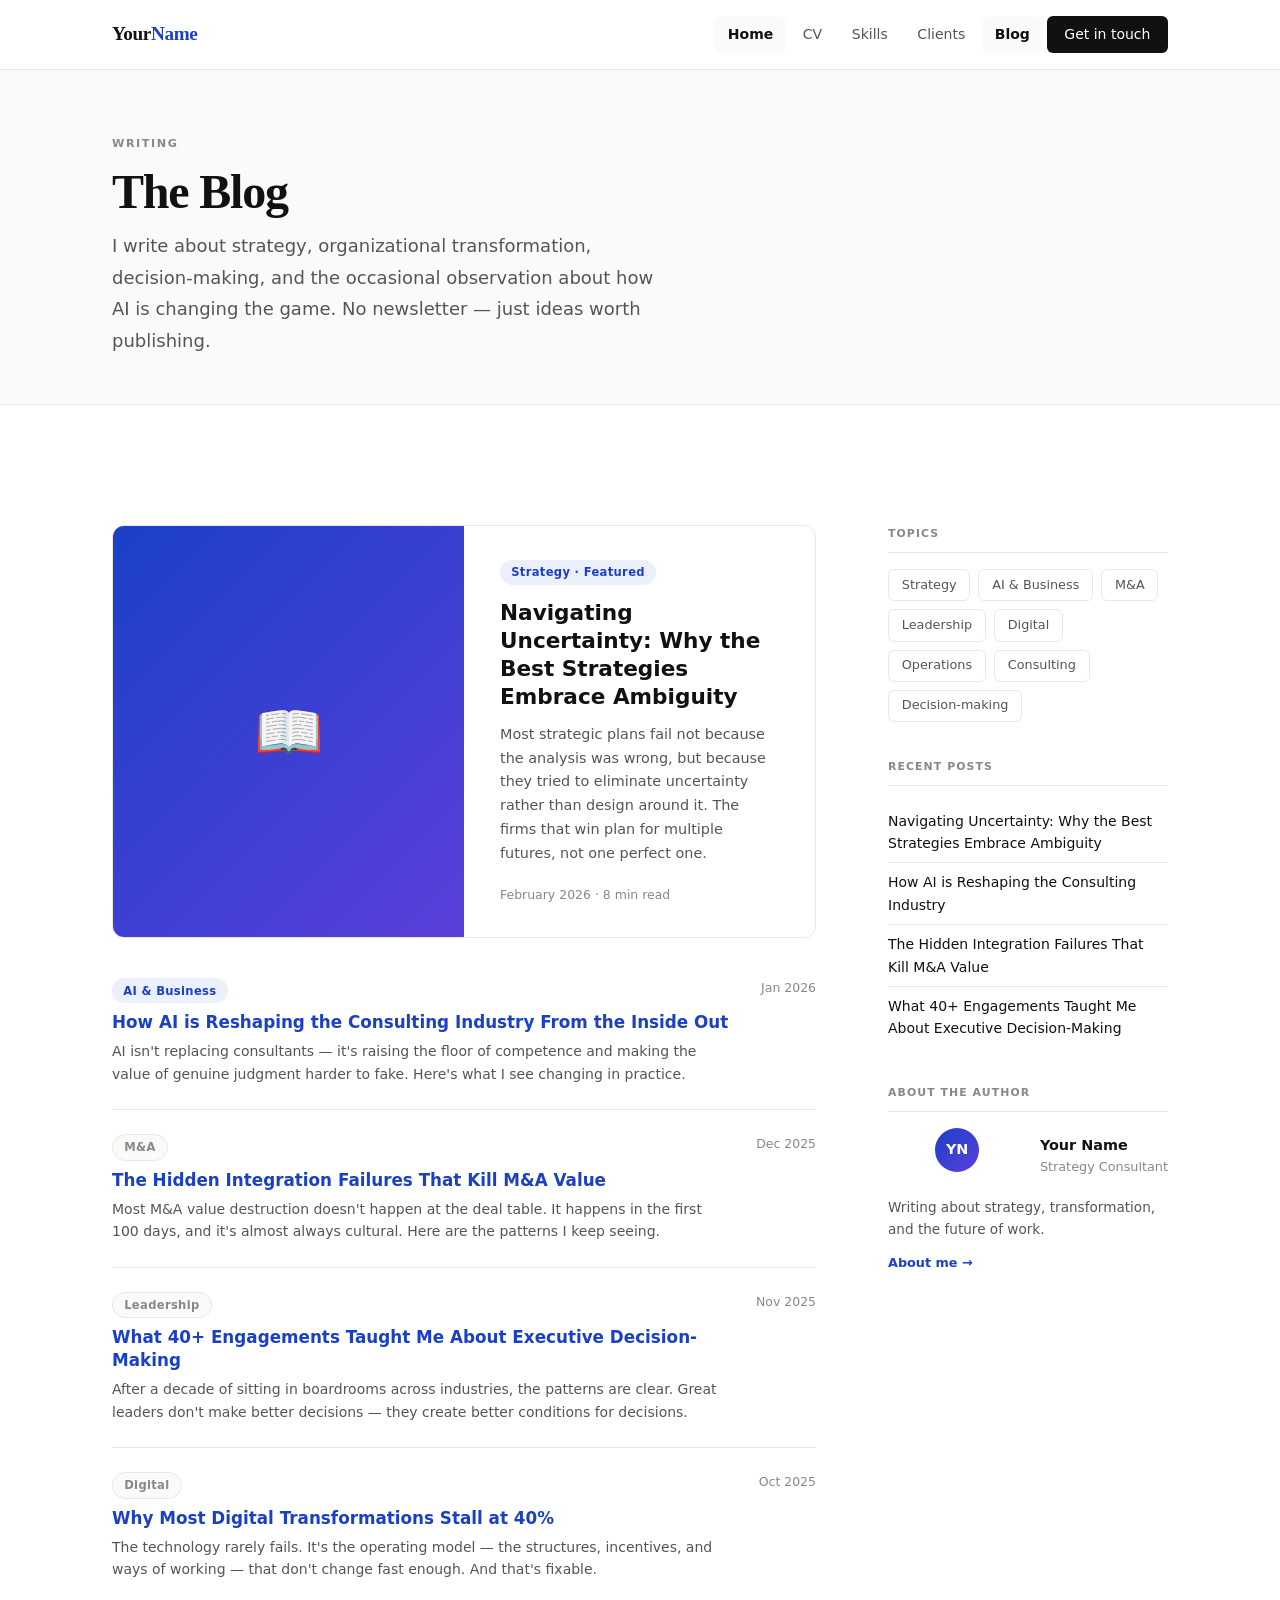
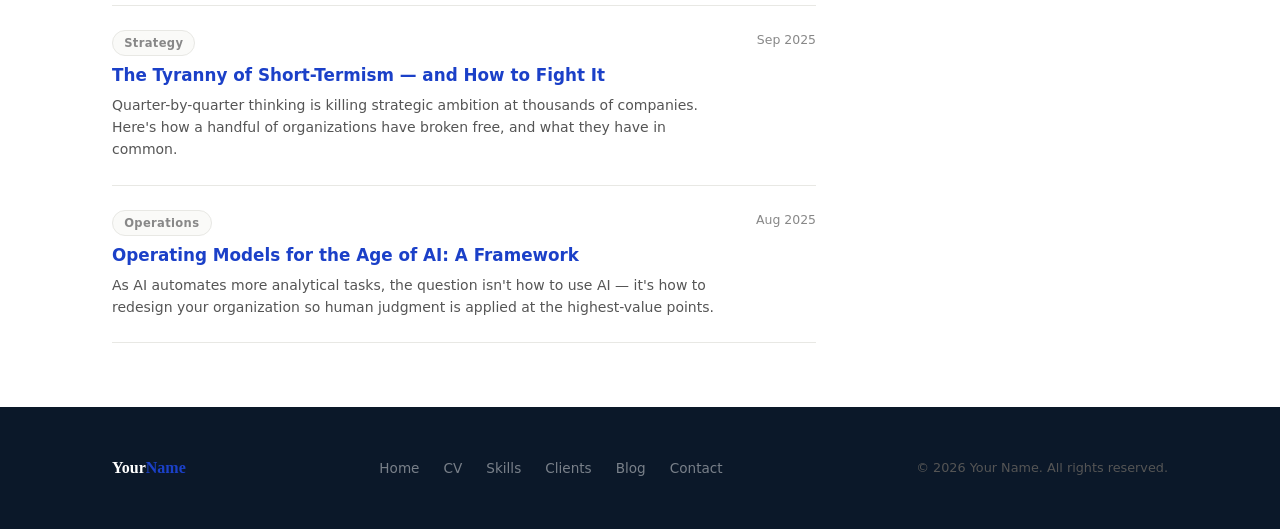
==== blog/index.html @ 81dd2c65 "Initial commit: personal website" ====
<!DOCTYPE html>
<html lang="en">
<head>
  <meta charset="UTF-8" />
  <meta name="viewport" content="width=device-width, initial-scale=1.0" />
  <title>Blog — Your Name</title>
  <meta name="description" content="Writing on strategy, consulting, digital transformation, and decision-making." />
  <link rel="stylesheet" href="../css/style.css" />
</head>
<body>

  <!-- NAV -->
  <nav class="nav">
    <div class="wrap nav-inner">
      <a href="../index.html" class="nav-logo">Your<em>Name</em></a>
      <ul class="nav-links">
        <li><a href="../index.html">Home</a></li>
        <li><a href="../cv.html">CV</a></li>
        <li><a href="../skills.html">Skills</a></li>
        <li><a href="../clients.html">Clients</a></li>
        <li><a href="index.html" class="active">Blog</a></li>
        <li><a href="mailto:hello@yourname.com" class="nav-cta">Get in touch</a></li>
      </ul>
      <button class="nav-burger" aria-label="Toggle menu" aria-expanded="false">
        <span></span><span></span><span></span>
      </button>
    </div>
  </nav>

  <!-- BLOG HEADER -->
  <header class="blog-header">
    <div class="wrap">
      <p class="label" style="margin-bottom:.75rem;">Writing</p>
      <h1 class="display-sm">The Blog</h1>
      <p class="lead" style="margin-top:.75rem; max-width:560px;">
        I write about strategy, organizational transformation, decision-making, and the
        occasional observation about how AI is changing the game. No newsletter — just ideas
        worth publishing.
      </p>
    </div>
  </header>

  <!-- BLOG BODY -->
  <main class="section-md">
    <div class="wrap">
      <div class="blog-body">

        <!-- Posts column -->
        <div>

          <!-- Featured post -->
          <div class="blog-featured fade-in">
            <div class="blog-featured-img">📖</div>
            <div class="blog-featured-body">
              <div class="blog-featured-tag"><span class="tag tag-blue">Strategy · Featured</span></div>
              <div class="blog-featured-title">
                <a href="navigating-uncertainty.html">
                  Navigating Uncertainty: Why the Best Strategies Embrace Ambiguity
                </a>
              </div>
              <p class="blog-featured-excerpt">
                Most strategic plans fail not because the analysis was wrong, but because they tried
                to eliminate uncertainty rather than design around it. The firms that win plan for
                multiple futures, not one perfect one.
              </p>
              <div class="blog-featured-meta">February 2026 · 8 min read</div>
            </div>
          </div>

          <!-- Post list -->
          <div class="blog-post-list fade-in">

            <div class="blog-post-item">
              <div>
                <div class="blog-post-tags">
                  <span class="tag tag-blue">AI &amp; Business</span>
                </div>
                <div class="blog-post-title">
                  <a href="ai-reshaping-consulting.html">How AI is Reshaping the Consulting Industry From the Inside Out</a>
                </div>
                <p class="blog-post-excerpt">
                  AI isn't replacing consultants — it's raising the floor of competence and making
                  the value of genuine judgment harder to fake. Here's what I see changing in practice.
                </p>
              </div>
              <span class="blog-post-date">Jan 2026</span>
            </div>

            <div class="blog-post-item">
              <div>
                <div class="blog-post-tags">
                  <span class="tag tag-gray">M&amp;A</span>
                </div>
                <div class="blog-post-title">
                  <a href="#">The Hidden Integration Failures That Kill M&amp;A Value</a>
                </div>
                <p class="blog-post-excerpt">
                  Most M&amp;A value destruction doesn't happen at the deal table. It happens in the
                  first 100 days, and it's almost always cultural. Here are the patterns I keep seeing.
                </p>
              </div>
              <span class="blog-post-date">Dec 2025</span>
            </div>

            <div class="blog-post-item">
              <div>
                <div class="blog-post-tags">
                  <span class="tag tag-gray">Leadership</span>
                </div>
                <div class="blog-post-title">
                  <a href="#">What 40+ Engagements Taught Me About Executive Decision-Making</a>
                </div>
                <p class="blog-post-excerpt">
                  After a decade of sitting in boardrooms across industries, the patterns are clear.
                  Great leaders don't make better decisions — they create better conditions for decisions.
                </p>
              </div>
              <span class="blog-post-date">Nov 2025</span>
            </div>

            <div class="blog-post-item">
              <div>
                <div class="blog-post-tags">
                  <span class="tag tag-gray">Digital</span>
                </div>
                <div class="blog-post-title">
                  <a href="#">Why Most Digital Transformations Stall at 40%</a>
                </div>
                <p class="blog-post-excerpt">
                  The technology rarely fails. It's the operating model — the structures, incentives,
                  and ways of working — that don't change fast enough. And that's fixable.
                </p>
              </div>
              <span class="blog-post-date">Oct 2025</span>
            </div>

            <div class="blog-post-item">
              <div>
                <div class="blog-post-tags">
                  <span class="tag tag-gray">Strategy</span>
                </div>
                <div class="blog-post-title">
                  <a href="#">The Tyranny of Short-Termism — and How to Fight It</a>
                </div>
                <p class="blog-post-excerpt">
                  Quarter-by-quarter thinking is killing strategic ambition at thousands of companies.
                  Here's how a handful of organizations have broken free, and what they have in common.
                </p>
              </div>
              <span class="blog-post-date">Sep 2025</span>
            </div>

            <div class="blog-post-item">
              <div>
                <div class="blog-post-tags">
                  <span class="tag tag-gray">Operations</span>
                </div>
                <div class="blog-post-title">
                  <a href="#">Operating Models for the Age of AI: A Framework</a>
                </div>
                <p class="blog-post-excerpt">
                  As AI automates more analytical tasks, the question isn't how to use AI — it's how
                  to redesign your organization so human judgment is applied at the highest-value points.
                </p>
              </div>
              <span class="blog-post-date">Aug 2025</span>
            </div>

          </div>
        </div>

        <!-- Sidebar -->
        <aside class="blog-sidebar fade-in">

          <div class="blog-sidebar-section">
            <div class="blog-sidebar-section-title">Topics</div>
            <div class="topic-tags">
              <span class="topic-tag">Strategy</span>
              <span class="topic-tag">AI &amp; Business</span>
              <span class="topic-tag">M&amp;A</span>
              <span class="topic-tag">Leadership</span>
              <span class="topic-tag">Digital</span>
              <span class="topic-tag">Operations</span>
              <span class="topic-tag">Consulting</span>
              <span class="topic-tag">Decision-making</span>
            </div>
          </div>

          <div class="blog-sidebar-section">
            <div class="blog-sidebar-section-title">Recent Posts</div>
            <a href="navigating-uncertainty.html" class="recent-post-link">Navigating Uncertainty: Why the Best Strategies Embrace Ambiguity</a>
            <a href="ai-reshaping-consulting.html" class="recent-post-link">How AI is Reshaping the Consulting Industry</a>
            <a href="#" class="recent-post-link">The Hidden Integration Failures That Kill M&amp;A Value</a>
            <a href="#" class="recent-post-link">What 40+ Engagements Taught Me About Executive Decision-Making</a>
          </div>

          <div class="blog-sidebar-section">
            <div class="blog-sidebar-section-title">About the Author</div>
            <div style="display:flex; align-items:center; gap:.85rem; margin-bottom:.85rem;">
              <div class="author-avatar" style="width:44px; height:44px; font-size:.9rem;">YN</div>
              <div>
                <div style="font-weight:700; font-size:.9rem; color:var(--text);">Your Name</div>
                <div style="font-size:.8rem; color:var(--text-3);">Strategy Consultant</div>
              </div>
            </div>
            <p style="font-size:.85rem; color:var(--text-2); line-height:1.6;">
              Writing about strategy, transformation, and the future of work.
            </p>
            <a href="../index.html" style="display:inline-block; margin-top:.75rem; font-size:.8rem; font-weight:600; color:var(--accent);">About me →</a>
          </div>

        </aside>

      </div>
    </div>
  </main>

  <!-- FOOTER -->
  <footer>
    <div class="wrap footer-inner">
      <div class="footer-logo">Your<em>Name</em></div>
      <ul class="footer-links">
        <li><a href="../index.html">Home</a></li>
        <li><a href="../cv.html">CV</a></li>
        <li><a href="../skills.html">Skills</a></li>
        <li><a href="../clients.html">Clients</a></li>
        <li><a href="index.html">Blog</a></li>
        <li><a href="mailto:hello@yourname.com">Contact</a></li>
      </ul>
      <p class="footer-copy">© 2026 Your Name. All rights reserved.</p>
    </div>
  </footer>

  <script src="../js/main.js"></script>
</body>
</html>
---- css/style.css ----
/* ================================================
   PERSONAL WEBSITE — Editorial × Consulting
   Clean light, strong typography, professional
   ================================================ */

/* --- Reset --- */
*, *::before, *::after { box-sizing: border-box; margin: 0; padding: 0; }

/* --- Design Tokens --- */
:root {
  /* Colors */
  --white:      #FFFFFF;
  --bg:         #FAFAF8;
  --bg-dark:    #0B1829;
  --text:       #111111;
  --text-2:     #555555;
  --text-3:     #888888;
  --accent:     #1B40C8;
  --accent-2:   #ECF0FD;
  --accent-grd: linear-gradient(135deg, #1B40C8 0%, #5B3FDB 100%);
  --border:     #E8E8E4;
  --border-2:   #D0D0CA;

  /* Typography */
  --serif:  Georgia, 'Times New Roman', serif;
  --sans:   system-ui, -apple-system, BlinkMacSystemFont, 'Segoe UI', Helvetica, Arial, sans-serif;

  /* Layout */
  --max:    1120px;
  --nav-h:  70px;
  --r:      10px;          /* default border-radius */
}

html { font-size: 16px; scroll-behavior: smooth; }

body {
  font-family: var(--sans);
  color: var(--text);
  background: var(--white);
  line-height: 1.6;
  -webkit-font-smoothing: antialiased;
}

img { display: block; max-width: 100%; }

/* ================================================
   TYPOGRAPHY
   ================================================ */
.display {
  font-family: var(--serif);
  font-size: clamp(2.75rem, 6vw, 5rem);
  font-weight: 700;
  line-height: 1.08;
  letter-spacing: -0.03em;
  color: var(--text);
}
.display-sm {
  font-family: var(--serif);
  font-size: clamp(2rem, 4vw, 3rem);
  font-weight: 700;
  line-height: 1.1;
  letter-spacing: -0.025em;
  color: var(--text);
}
.heading {
  font-size: clamp(1.3rem, 2.5vw, 1.75rem);
  font-weight: 700;
  line-height: 1.2;
  letter-spacing: -0.02em;
  color: var(--text);
}
.subheading {
  font-size: 1.1rem;
  font-weight: 600;
  color: var(--text);
  letter-spacing: -0.01em;
}
.label {
  font-size: 0.7rem;
  font-weight: 700;
  letter-spacing: 0.14em;
  text-transform: uppercase;
  color: var(--text-3);
}
.lead {
  font-size: 1.125rem;
  color: var(--text-2);
  line-height: 1.75;
}
p { color: var(--text-2); line-height: 1.75; }
a { color: var(--accent); text-decoration: none; transition: opacity .15s; }
a:hover { opacity: .7; }

/* ================================================
   LAYOUT HELPERS
   ================================================ */
.wrap          { max-width: var(--max); margin: 0 auto; padding: 0 2rem; }
.wrap-narrow   { max-width: 780px; margin: 0 auto; padding: 0 2rem; }
.section       { padding: 96px 0; }
.section-md    { padding: 64px 0; }
.section-sm    { padding: 48px 0; }
.grid-2        { display: grid; grid-template-columns: repeat(2, 1fr); gap: 1.5rem; }
.grid-3        { display: grid; grid-template-columns: repeat(3, 1fr); gap: 1.5rem; }
.grid-auto     { display: grid; grid-template-columns: repeat(auto-fill, minmax(260px, 1fr)); gap: 1.5rem; }
.flex-between  { display: flex; justify-content: space-between; align-items: center; }
.flex-center   { display: flex; align-items: center; }
.gap-1         { gap: .5rem; }
.gap-2         { gap: 1rem; }
.gap-3         { gap: 1.5rem; }

/* ================================================
   NAVIGATION
   ================================================ */
.nav {
  position: sticky;
  top: 0;
  z-index: 200;
  height: var(--nav-h);
  background: rgba(255,255,255,.92);
  backdrop-filter: blur(12px);
  -webkit-backdrop-filter: blur(12px);
  border-bottom: 1px solid var(--border);
}
.nav-inner {
  height: 100%;
  display: flex;
  align-items: center;
  justify-content: space-between;
  gap: 2rem;
}
.nav-logo {
  font-family: var(--serif);
  font-size: 1.2rem;
  font-weight: 700;
  color: var(--text);
  text-decoration: none;
  letter-spacing: -0.02em;
  white-space: nowrap;
}
.nav-logo em { font-style: normal; color: var(--accent); }
.nav-links {
  display: flex;
  align-items: center;
  gap: .25rem;
  list-style: none;
}
.nav-links a {
  display: block;
  padding: .4rem .8rem;
  font-size: .875rem;
  font-weight: 500;
  color: var(--text-2);
  text-decoration: none;
  border-radius: 6px;
  transition: color .15s, background .15s;
}
.nav-links a:hover, .nav-links a.active {
  color: var(--text);
  background: var(--bg);
}
.nav-links a.active { font-weight: 600; }
.nav-cta {
  background: var(--text) !important;
  color: var(--white) !important;
  padding: .45rem 1.1rem !important;
  border-radius: 6px !important;
}
.nav-cta:hover { background: var(--accent) !important; opacity: 1 !important; }

.nav-burger {
  display: none;
  flex-direction: column;
  justify-content: center;
  gap: 5px;
  width: 36px;
  height: 36px;
  cursor: pointer;
  background: none;
  border: none;
  padding: 4px;
}
.nav-burger span {
  display: block;
  height: 2px;
  background: var(--text);
  border-radius: 2px;
  transition: all .25s;
}
.nav-burger.open span:nth-child(1) { transform: translateY(7px) rotate(45deg); }
.nav-burger.open span:nth-child(2) { opacity: 0; }
.nav-burger.open span:nth-child(3) { transform: translateY(-7px) rotate(-45deg); }

/* ================================================
   BUTTONS
   ================================================ */
.btn {
  display: inline-flex;
  align-items: center;
  gap: .5rem;
  padding: .7rem 1.5rem;
  border-radius: 7px;
  font-size: .9rem;
  font-weight: 600;
  cursor: pointer;
  transition: all .2s;
  text-decoration: none;
  border: 1.5px solid transparent;
  white-space: nowrap;
}
.btn-primary {
  background: var(--accent-grd);
  color: var(--white);
  border-color: transparent;
  box-shadow: 0 2px 12px rgba(27,64,200,.25);
}
.btn-primary:hover { transform: translateY(-1px); box-shadow: 0 6px 20px rgba(27,64,200,.3); opacity: 1; }
.btn-ghost {
  background: transparent;
  color: var(--text);
  border-color: var(--border-2);
}
.btn-ghost:hover { border-color: var(--text); background: var(--bg); opacity: 1; }
.btn-dark {
  background: var(--bg-dark);
  color: var(--white);
  border-color: transparent;
}
.btn-dark:hover { background: var(--accent); transform: translateY(-1px); opacity: 1; }
.btn-sm { padding: .45rem 1rem; font-size: .8rem; }

/* ================================================
   TAGS
   ================================================ */
.tag {
  display: inline-block;
  padding: .2rem .7rem;
  border-radius: 100px;
  font-size: .72rem;
  font-weight: 600;
  letter-spacing: .03em;
}
.tag-blue { background: var(--accent-2); color: var(--accent); }
.tag-dark { background: var(--bg-dark); color: rgba(255,255,255,.85); }
.tag-gray { background: var(--bg); color: var(--text-3); border: 1px solid var(--border); }

/* ================================================
   DIVIDER / ORNAMENT
   ================================================ */
.divider { border: none; border-top: 1px solid var(--border); }
.section-rule {
  display: flex;
  align-items: center;
  gap: 1rem;
  margin-bottom: 3rem;
}
.section-rule::after { content: ''; flex: 1; height: 1px; background: var(--border); }

/* ================================================
   PAGE HERO (inner pages)
   ================================================ */
.page-hero {
  background: var(--bg-dark);
  padding: 72px 0 60px;
  position: relative;
  overflow: hidden;
}
.page-hero::before {
  content: '';
  position: absolute;
  inset: 0;
  background: radial-gradient(ellipse at 80% 50%, rgba(91,63,219,.18) 0%, transparent 60%);
}
.page-hero .label { color: rgba(255,255,255,.45); margin-bottom: .75rem; }
.page-hero .display-sm { color: var(--white); }
.page-hero .lead { color: rgba(255,255,255,.55); margin-top: .75rem; }

/* ================================================
   FOOTER
   ================================================ */
footer {
  background: var(--bg-dark);
  color: rgba(255,255,255,.45);
  padding: 3rem 0;
}
.footer-inner {
  display: flex;
  align-items: center;
  justify-content: space-between;
  flex-wrap: wrap;
  gap: 1.5rem;
}
.footer-logo { font-family: var(--serif); font-size: 1rem; font-weight: 700; color: var(--white); }
.footer-logo em { font-style: normal; color: var(--accent); }
.footer-links { display: flex; gap: 1.5rem; list-style: none; flex-wrap: wrap; }
.footer-links a { font-size: .85rem; color: rgba(255,255,255,.45); text-decoration: none; transition: color .15s; }
.footer-links a:hover { color: var(--white); }
.footer-copy { font-size: .8rem; }

/* ================================================
   HOME — HERO
   ================================================ */
.hero {
  background: var(--bg-dark);
  padding: 96px 0 80px;
  position: relative;
  overflow: hidden;
}
.hero::before {
  content: '';
  position: absolute;
  inset: 0;
  background:
    radial-gradient(ellipse at 70% 60%, rgba(91,63,219,.22) 0%, transparent 55%),
    radial-gradient(ellipse at 20% 30%, rgba(27,64,200,.15) 0%, transparent 50%);
}
.hero-inner {
  position: relative;
  display: grid;
  grid-template-columns: 1fr auto;
  align-items: center;
  gap: 4rem;
}
.hero-eyebrow {
  display: inline-flex;
  align-items: center;
  gap: .65rem;
  margin-bottom: 1.5rem;
}
.hero-eyebrow-dot {
  width: 8px; height: 8px;
  border-radius: 50%;
  background: #4ADE80;
  box-shadow: 0 0 0 3px rgba(74,222,128,.25);
  animation: pulse 2.5s infinite;
}
@keyframes pulse {
  0%, 100% { box-shadow: 0 0 0 3px rgba(74,222,128,.25); }
  50%       { box-shadow: 0 0 0 6px rgba(74,222,128,.1);  }
}
.hero-eyebrow-text { font-size: .78rem; font-weight: 600; letter-spacing: .1em; text-transform: uppercase; color: rgba(255,255,255,.5); }

.hero .display { color: var(--white); }
.hero .display em { font-style: italic; color: rgba(255,255,255,.45); }

.hero-sub {
  font-size: 1.1rem;
  color: rgba(255,255,255,.55);
  max-width: 520px;
  line-height: 1.75;
  margin: 1.25rem 0 2rem;
}
.hero-actions { display: flex; gap: .85rem; flex-wrap: wrap; }

.hero-photo {
  width: 200px;
  height: 200px;
  border-radius: 50%;
  border: 3px solid rgba(255,255,255,.12);
  background: rgba(255,255,255,.06);
  display: flex;
  align-items: center;
  justify-content: center;
  font-size: 5rem;
  flex-shrink: 0;
  overflow: hidden;
  position: relative;
}
.hero-photo::after {
  content: '';
  position: absolute;
  inset: -3px;
  border-radius: 50%;
  background: var(--accent-grd);
  z-index: -1;
  opacity: .6;
}

/* Hero stats bar */
.hero-stats {
  display: flex;
  gap: 0;
  margin-top: 3.5rem;
  padding-top: 2.5rem;
  border-top: 1px solid rgba(255,255,255,.08);
}
.hero-stat {
  padding: 0 2.5rem 0 0;
  margin-right: 2.5rem;
  border-right: 1px solid rgba(255,255,255,.1);
}
.hero-stat:last-child { border-right: none; }
.hero-stat-num { font-family: var(--serif); font-size: 2.25rem; font-weight: 700; color: var(--white); line-height: 1; }
.hero-stat-label { font-size: .72rem; font-weight: 600; letter-spacing: .08em; text-transform: uppercase; color: rgba(255,255,255,.4); margin-top: .35rem; }

/* ================================================
   HOME — ABOUT STRIP
   ================================================ */
.about-strip { background: var(--bg); border-bottom: 1px solid var(--border); }
.about-strip-inner { display: grid; grid-template-columns: 1fr 1fr; gap: 5rem; align-items: center; }

.about-body { }
.about-body p + p { margin-top: 1rem; }
.about-body .label { margin-bottom: .75rem; }

.about-cards { display: flex; flex-direction: column; gap: .85rem; }
.about-card {
  background: var(--white);
  border: 1px solid var(--border);
  border-radius: var(--r);
  padding: 1.25rem 1.5rem;
  display: flex;
  align-items: flex-start;
  gap: 1rem;
  transition: border-color .2s, box-shadow .2s;
}
.about-card:hover { border-color: var(--accent); box-shadow: 0 2px 16px rgba(27,64,200,.08); }
.about-card-icon {
  width: 42px;
  height: 42px;
  border-radius: 10px;
  background: var(--accent-2);
  display: flex;
  align-items: center;
  justify-content: center;
  font-size: 1.2rem;
  flex-shrink: 0;
}
.about-card-title { font-size: .95rem; font-weight: 700; color: var(--text); margin-bottom: .2rem; }
.about-card-desc { font-size: .82rem; color: var(--text-3); line-height: 1.5; }

/* ================================================
   HOME — FEATURED SECTION (clients preview)
   ================================================ */
.featured-clients {
  display: flex;
  align-items: center;
  gap: 2rem;
  padding: 2rem 0;
  flex-wrap: wrap;
}
.featured-clients-label { font-size: .75rem; font-weight: 700; letter-spacing: .1em; text-transform: uppercase; color: var(--text-3); white-space: nowrap; }
.client-logo-strip { display: flex; gap: 1.5rem; flex-wrap: wrap; align-items: center; }
.client-logo-item {
  padding: .5rem 1.25rem;
  border: 1px solid var(--border);
  border-radius: 7px;
  font-size: .85rem;
  font-weight: 700;
  color: var(--text-3);
  letter-spacing: .04em;
  transition: color .2s, border-color .2s;
}
.client-logo-item:hover { color: var(--text); border-color: var(--border-2); }

/* ================================================
   HOME — LATEST POSTS preview
   ================================================ */
.post-preview {
  border-bottom: 1px solid var(--border);
  padding: 2rem 0;
  display: grid;
  grid-template-columns: auto 1fr auto;
  align-items: baseline;
  gap: 1.5rem;
}
.post-preview:first-child { padding-top: 0; }
.post-preview-num { font-family: var(--serif); font-size: 1.5rem; color: var(--border-2); font-weight: 700; min-width: 2.5rem; }
.post-preview-title { font-size: 1.05rem; font-weight: 600; color: var(--text); text-decoration: none; transition: color .2s; }
.post-preview-title:hover { color: var(--accent); }
.post-preview-meta { font-size: .8rem; color: var(--text-3); white-space: nowrap; }

/* ================================================
   CV PAGE
   ================================================ */
.cv-grid { display: grid; grid-template-columns: 1fr 320px; gap: 5rem; align-items: start; }

.cv-block + .cv-block { margin-top: 3.5rem; }
.cv-block-title {
  display: flex;
  align-items: center;
  gap: 1rem;
  margin-bottom: 2rem;
}
.cv-block-title::after { content: ''; flex: 1; height: 1px; background: var(--border); }
.cv-block-title span { font-size: .7rem; font-weight: 700; letter-spacing: .12em; text-transform: uppercase; color: var(--accent); white-space: nowrap; }

/* Timeline */
.timeline { display: flex; flex-direction: column; }
.tl-item { display: grid; grid-template-columns: 20px 1fr; gap: 1.25rem; }
.tl-line { display: flex; flex-direction: column; align-items: center; }
.tl-dot {
  width: 10px; height: 10px;
  border-radius: 50%;
  background: var(--accent);
  border: 2px solid var(--white);
  box-shadow: 0 0 0 2px var(--accent);
  margin-top: 4px;
  flex-shrink: 0;
}
.tl-connector { width: 1px; flex: 1; background: var(--border); min-height: 1.5rem; margin: 6px 0 0; }
.tl-item:last-child .tl-connector { display: none; }
.tl-body { padding-bottom: 2.25rem; }
.tl-period { font-size: .72rem; font-weight: 700; letter-spacing: .08em; text-transform: uppercase; color: var(--accent); margin-bottom: .35rem; }
.tl-role { font-size: 1.05rem; font-weight: 700; color: var(--text); margin-bottom: .1rem; }
.tl-org { font-size: .9rem; color: var(--text-3); font-weight: 500; margin-bottom: .65rem; }
.tl-desc { font-size: .9rem; color: var(--text-2); }
.tl-desc ul { padding-left: 1.1rem; margin-top: .4rem; }
.tl-desc li { margin-bottom: .3rem; }

/* CV Sidebar */
.cv-sidebar {}
.cv-sidebar-card {
  border: 1px solid var(--border);
  border-radius: var(--r);
  padding: 1.5rem;
  margin-bottom: 1.25rem;
}
.cv-sidebar-card-title { font-size: .68rem; font-weight: 700; letter-spacing: .1em; text-transform: uppercase; color: var(--text-3); margin-bottom: 1.25rem; }
.edu-item + .edu-item { margin-top: 1.25rem; padding-top: 1.25rem; border-top: 1px solid var(--border); }
.edu-degree { font-weight: 700; font-size: .95rem; color: var(--text); }
.edu-school { font-size: .875rem; color: var(--text-2); }
.edu-year { font-size: .75rem; color: var(--text-3); font-weight: 600; margin-top: .15rem; }
.lang-row { display: flex; justify-content: space-between; align-items: center; }
.lang-row + .lang-row { margin-top: .75rem; }
.lang-name { font-size: .9rem; font-weight: 500; color: var(--text); }
.lang-level { font-size: .75rem; font-weight: 600; color: var(--text-3); }

.cv-dl-btn {
  display: flex;
  align-items: center;
  justify-content: space-between;
  gap: 1rem;
  background: var(--bg-dark);
  color: var(--white);
  padding: 1.25rem 1.5rem;
  border-radius: var(--r);
  text-decoration: none;
  transition: background .2s;
  margin-bottom: 1.25rem;
}
.cv-dl-btn:hover { background: var(--accent); opacity: 1; }
.cv-dl-label { font-size: .72rem; color: rgba(255,255,255,.45); display: block; }
.cv-dl-text { font-weight: 700; font-size: .95rem; }
.cv-dl-arrow { font-size: 1.1rem; }

/* ================================================
   SKILLS PAGE
   ================================================ */
.skills-category + .skills-category { margin-top: 4rem; }
.skills-cat-header { display: flex; align-items: center; gap: 1rem; margin-bottom: 1.75rem; }
.skills-cat-icon {
  width: 40px; height: 40px;
  border-radius: 10px;
  background: var(--accent-2);
  display: flex; align-items: center; justify-content: center;
  font-size: 1.2rem;
}
.skills-cat-name { font-size: 1.15rem; font-weight: 700; color: var(--text); }
.skills-cat-desc { font-size: .85rem; color: var(--text-3); }

.skill-cards { display: grid; grid-template-columns: repeat(auto-fill, minmax(190px, 1fr)); gap: .85rem; }
.skill-item {
  border: 1px solid var(--border);
  border-radius: var(--r);
  padding: 1.1rem 1.25rem;
  display: flex;
  align-items: center;
  gap: .9rem;
  cursor: default;
  transition: border-color .2s, box-shadow .2s, transform .2s;
}
.skill-item:hover { border-color: var(--accent); box-shadow: 0 2px 16px rgba(27,64,200,.08); transform: translateY(-1px); }
.skill-emoji { font-size: 1.3rem; line-height: 1; flex-shrink: 0; }
.skill-name { font-size: .9rem; font-weight: 600; color: var(--text); }
.skill-lvl { font-size: .72rem; color: var(--text-3); margin-top: .1rem; }

.skill-dots { display: flex; gap: 3px; margin-top: .35rem; }
.skill-dot { width: 6px; height: 6px; border-radius: 50%; background: var(--border); }
.skill-dot.on { background: var(--accent); }

/* ================================================
   CLIENTS PAGE
   ================================================ */
.clients-grid { display: grid; grid-template-columns: repeat(auto-fill, minmax(310px, 1fr)); gap: 1.5rem; }
.client-card {
  border: 1px solid var(--border);
  border-radius: var(--r);
  padding: 2rem;
  transition: box-shadow .2s, transform .2s;
}
.client-card:hover { box-shadow: 0 8px 32px rgba(0,0,0,.07); transform: translateY(-2px); }
.client-card-top { display: flex; justify-content: space-between; align-items: flex-start; margin-bottom: 1.25rem; }
.client-monogram {
  width: 52px; height: 52px;
  border-radius: 12px;
  background: var(--bg-dark);
  color: var(--white);
  font-weight: 800;
  font-size: 1.1rem;
  display: flex; align-items: center; justify-content: center;
  letter-spacing: -.02em;
  flex-shrink: 0;
}
.client-period { font-size: .72rem; font-weight: 700; letter-spacing: .06em; color: var(--text-3); text-transform: uppercase; }
.client-name { font-size: 1.15rem; font-weight: 700; color: var(--text); margin-bottom: .25rem; }
.client-sector { font-size: .82rem; color: var(--text-3); margin-bottom: .85rem; }
.client-desc { font-size: .9rem; color: var(--text-2); line-height: 1.65; margin-bottom: 1.1rem; }
.client-tags { display: flex; flex-wrap: wrap; gap: .4rem; }

/* Timeline of clients (alternate view) */
.client-timeline { position: relative; padding-left: 2rem; }
.client-timeline::before {
  content: '';
  position: absolute;
  left: 4px;
  top: 8px;
  bottom: 0;
  width: 1px;
  background: var(--border);
}
.client-tl-item { position: relative; padding-bottom: 2.5rem; }
.client-tl-item::before {
  content: '';
  position: absolute;
  left: -1.75rem;
  top: 6px;
  width: 10px; height: 10px;
  border-radius: 50%;
  background: var(--accent);
  border: 2px solid var(--white);
  box-shadow: 0 0 0 2px var(--accent);
}

/* Testimonials */
.testimonials { background: var(--bg); border-radius: 16px; padding: 3rem; margin-top: 4rem; }
.testimonials-title { margin-bottom: 2rem; }
.testimonial-cards { display: grid; grid-template-columns: repeat(auto-fill, minmax(280px, 1fr)); gap: 1.25rem; }
.testimonial {
  background: var(--white);
  border: 1px solid var(--border);
  border-radius: var(--r);
  padding: 1.5rem;
}
.testimonial-quote {
  font-size: .95rem;
  color: var(--text-2);
  line-height: 1.7;
  font-style: italic;
  margin-bottom: 1.25rem;
  position: relative;
}
.testimonial-quote::before {
  content: '\201C';
  font-family: var(--serif);
  font-size: 2rem;
  line-height: 0;
  vertical-align: -10px;
  color: var(--accent);
  margin-right: .2rem;
  font-style: normal;
}
.testimonial-person { display: flex; align-items: center; gap: .75rem; }
.testimonial-avatar {
  width: 36px; height: 36px;
  border-radius: 50%;
  background: var(--accent-grd);
  color: var(--white);
  font-weight: 700;
  font-size: .8rem;
  display: flex; align-items: center; justify-content: center;
  flex-shrink: 0;
}
.testimonial-name { font-weight: 700; font-size: .875rem; color: var(--text); }
.testimonial-role { font-size: .75rem; color: var(--text-3); }

/* ================================================
   BLOG — LIST PAGE
   ================================================ */
.blog-header { background: var(--bg); border-bottom: 1px solid var(--border); padding: 64px 0 48px; }
.blog-body { display: grid; grid-template-columns: 1fr 280px; gap: 4.5rem; margin-top: 3.5rem; }

/* Featured post */
.blog-featured {
  border: 1px solid var(--border);
  border-radius: 12px;
  overflow: hidden;
  margin-bottom: 2.5rem;
  display: grid;
  grid-template-columns: 1fr 1fr;
  transition: box-shadow .2s;
}
.blog-featured:hover { box-shadow: 0 8px 32px rgba(0,0,0,.07); }
.blog-featured-img {
  background: var(--accent-grd);
  min-height: 220px;
  display: flex;
  align-items: center;
  justify-content: center;
  font-size: 3.5rem;
}
.blog-featured-body { padding: 2rem 2.25rem; display: flex; flex-direction: column; justify-content: center; }
.blog-featured-tag { margin-bottom: .85rem; }
.blog-featured-title { font-size: 1.35rem; font-weight: 700; color: var(--text); line-height: 1.3; margin-bottom: .75rem; }
.blog-featured-title a { color: inherit; text-decoration: none; transition: color .2s; }
.blog-featured-title a:hover { color: var(--accent); }
.blog-featured-excerpt { font-size: .9rem; color: var(--text-2); line-height: 1.65; margin-bottom: 1.25rem; }
.blog-featured-meta { font-size: .78rem; color: var(--text-3); }

/* Post list */
.blog-post-list { display: flex; flex-direction: column; gap: 0; }
.blog-post-item {
  display: grid;
  grid-template-columns: 1fr auto;
  align-items: start;
  gap: 1.5rem;
  padding: 1.5rem 0;
  border-bottom: 1px solid var(--border);
  text-decoration: none;
  transition: background .15s;
}
.blog-post-item:first-child { padding-top: 0; }
.blog-post-item:hover .blog-post-title { color: var(--accent); }
.blog-post-tags { display: flex; gap: .4rem; flex-wrap: wrap; margin-bottom: .5rem; }
.blog-post-title { font-size: 1.05rem; font-weight: 700; color: var(--text); line-height: 1.35; margin-bottom: .4rem; transition: color .2s; }
.blog-post-excerpt { font-size: .875rem; color: var(--text-2); line-height: 1.6; }
.blog-post-date { font-size: .78rem; color: var(--text-3); white-space: nowrap; font-weight: 500; }

/* Sidebar */
.blog-sidebar-section { margin-bottom: 2.25rem; }
.blog-sidebar-section-title { font-size: .68rem; font-weight: 700; letter-spacing: .1em; text-transform: uppercase; color: var(--text-3); border-bottom: 1px solid var(--border); padding-bottom: .6rem; margin-bottom: 1rem; }
.topic-tags { display: flex; flex-wrap: wrap; gap: .5rem; }
.topic-tag {
  display: inline-block;
  padding: .3rem .8rem;
  border: 1px solid var(--border);
  border-radius: 6px;
  font-size: .8rem;
  font-weight: 500;
  color: var(--text-2);
  cursor: pointer;
  transition: border-color .15s, color .15s;
}
.topic-tag:hover { border-color: var(--accent); color: var(--accent); }

.recent-post-link { display: block; font-size: .875rem; color: var(--text); font-weight: 500; padding: .5rem 0; border-bottom: 1px solid var(--border); text-decoration: none; transition: color .2s; }
.recent-post-link:hover { color: var(--accent); }
.recent-post-link:last-child { border-bottom: none; }

/* ================================================
   BLOG — POST PAGE
   ================================================ */
.post-header { background: var(--bg-dark); padding: 80px 0 64px; position: relative; overflow: hidden; }
.post-header::before {
  content: '';
  position: absolute;
  inset: 0;
  background: radial-gradient(ellipse at 70% 60%, rgba(91,63,219,.2) 0%, transparent 55%);
}
.post-header-inner { position: relative; max-width: 760px; }
.post-header .label { color: rgba(255,255,255,.4); margin-bottom: 1rem; }
.post-title { color: var(--white); font-family: var(--serif); font-size: clamp(1.9rem, 4vw, 3rem); font-weight: 700; line-height: 1.15; letter-spacing: -0.025em; margin-bottom: 1rem; }
.post-subtitle { color: rgba(255,255,255,.6); font-size: 1.1rem; line-height: 1.7; }
.post-byline { display: flex; align-items: center; gap: 1rem; margin-top: 1.75rem; flex-wrap: wrap; }
.post-byline-avatar {
  width: 38px; height: 38px;
  border-radius: 50%;
  background: var(--accent-grd);
  color: var(--white);
  font-weight: 700;
  display: flex; align-items: center; justify-content: center;
  font-size: .85rem;
}
.post-byline-name { font-weight: 600; font-size: .875rem; color: rgba(255,255,255,.85); }
.post-byline-meta { font-size: .8rem; color: rgba(255,255,255,.4); }

.post-layout { display: grid; grid-template-columns: 1fr 260px; gap: 5rem; max-width: var(--max); margin: 0 auto; padding: 4rem 2rem 5rem; align-items: start; }

.post-content { max-width: 720px; }
.post-content h2 { font-family: var(--serif); font-size: 1.7rem; color: var(--text); margin: 2.5rem 0 .9rem; letter-spacing: -0.02em; }
.post-content h3 { font-size: 1.2rem; font-weight: 700; color: var(--text); margin: 2rem 0 .75rem; }
.post-content p { font-size: 1.0rem; margin-bottom: 1.35rem; line-height: 1.8; }
.post-content ul, .post-content ol { padding-left: 1.5rem; margin-bottom: 1.35rem; }
.post-content li { font-size: 1rem; color: var(--text-2); line-height: 1.75; margin-bottom: .35rem; }
.post-content a { color: var(--accent); }
.post-content blockquote {
  border-left: 3px solid var(--accent);
  padding: 1.1rem 1.5rem;
  margin: 1.75rem 0;
  background: var(--accent-2);
  border-radius: 0 8px 8px 0;
  font-style: italic;
}
.post-content blockquote p { color: var(--text); margin: 0; }
.post-content code {
  background: var(--bg);
  border: 1px solid var(--border);
  padding: .15rem .4rem;
  border-radius: 4px;
  font-family: 'Courier New', Courier, monospace;
  font-size: .85em;
  color: var(--accent);
}
.post-content pre {
  background: var(--bg-dark);
  color: #cbd5e1;
  padding: 1.5rem;
  border-radius: 10px;
  overflow-x: auto;
  margin: 1.75rem 0;
  font-size: .875rem;
  line-height: 1.7;
}
.post-content pre code { background: none; border: none; color: inherit; padding: 0; }
.post-content hr { border: none; border-top: 1px solid var(--border); margin: 2.5rem 0; }

.post-sidebar { position: sticky; top: calc(var(--nav-h) + 2rem); }
.toc-card { border: 1px solid var(--border); border-radius: var(--r); padding: 1.25rem; }
.toc-title { font-size: .68rem; font-weight: 700; letter-spacing: .1em; text-transform: uppercase; color: var(--text-3); margin-bottom: 1rem; }
.toc-list { list-style: none; }
.toc-list li + li { margin-top: .4rem; }
.toc-list a { font-size: .85rem; color: var(--text-2); text-decoration: none; display: block; line-height: 1.4; transition: color .15s; }
.toc-list a:hover { color: var(--accent); }

.author-card { border: 1px solid var(--border); border-radius: var(--r); padding: 1.25rem; margin-top: 1.25rem; text-align: center; }
.author-avatar {
  width: 56px; height: 56px;
  border-radius: 50%;
  background: var(--accent-grd);
  color: var(--white);
  font-weight: 700;
  font-size: 1.1rem;
  display: flex; align-items: center; justify-content: center;
  margin: 0 auto .75rem;
}
.author-name { font-weight: 700; font-size: .9rem; color: var(--text); }
.author-bio { font-size: .8rem; color: var(--text-3); line-height: 1.5; margin-top: .3rem; }

.post-back { border-top: 1px solid var(--border); padding-top: 2.5rem; margin-top: 3rem; }
.back-link { display: inline-flex; align-items: center; gap: .5rem; font-weight: 600; color: var(--text-2); font-size: .9rem; text-decoration: none; transition: color .2s; }
.back-link:hover { color: var(--accent); opacity: 1; }
.back-link-arrow { transition: transform .2s; }
.back-link:hover .back-link-arrow { transform: translateX(-3px); }

/* ================================================
   RESPONSIVE
   ================================================ */
@media (max-width: 960px) {
  .hero-inner { grid-template-columns: 1fr; }
  .hero-photo { width: 130px; height: 130px; font-size: 3.5rem; order: -1; }
  .about-strip-inner { grid-template-columns: 1fr; gap: 3rem; }
  .cv-grid { grid-template-columns: 1fr; }
  .blog-body { grid-template-columns: 1fr; }
  .blog-featured { grid-template-columns: 1fr; }
  .blog-featured-img { min-height: 140px; }
  .post-layout { grid-template-columns: 1fr; padding: 2.5rem 1.5rem 4rem; }
  .post-sidebar { position: static; }
  .grid-2, .grid-3 { grid-template-columns: 1fr; }
  .hero-stats { flex-wrap: wrap; gap: 1.5rem; }
  .hero-stat { border-right: none; padding-right: 0; margin-right: 0; }
}

@media (max-width: 640px) {
  :root { --nav-h: 60px; }
  .wrap, .wrap-narrow { padding: 0 1.25rem; }
  .section { padding: 60px 0; }
  .section-md { padding: 44px 0; }
  .nav-links { display: none; flex-direction: column; align-items: flex-start; gap: .25rem; position: fixed; top: var(--nav-h); left: 0; right: 0; background: var(--white); border-bottom: 1px solid var(--border); padding: 1rem 1.25rem 1.25rem; }
  .nav-links.open { display: flex; }
  .nav-burger { display: flex; }
  .hero { padding: 56px 0 48px; }
  .hero-stats { padding-top: 1.75rem; margin-top: 2.5rem; }
  .clients-grid, .testimonial-cards { grid-template-columns: 1fr; }
  .skill-cards { grid-template-columns: repeat(auto-fill, minmax(160px, 1fr)); }
  .footer-inner { flex-direction: column; text-align: center; }
  .footer-links { justify-content: center; }
  .testimonials { padding: 1.75rem 1.25rem; }
}
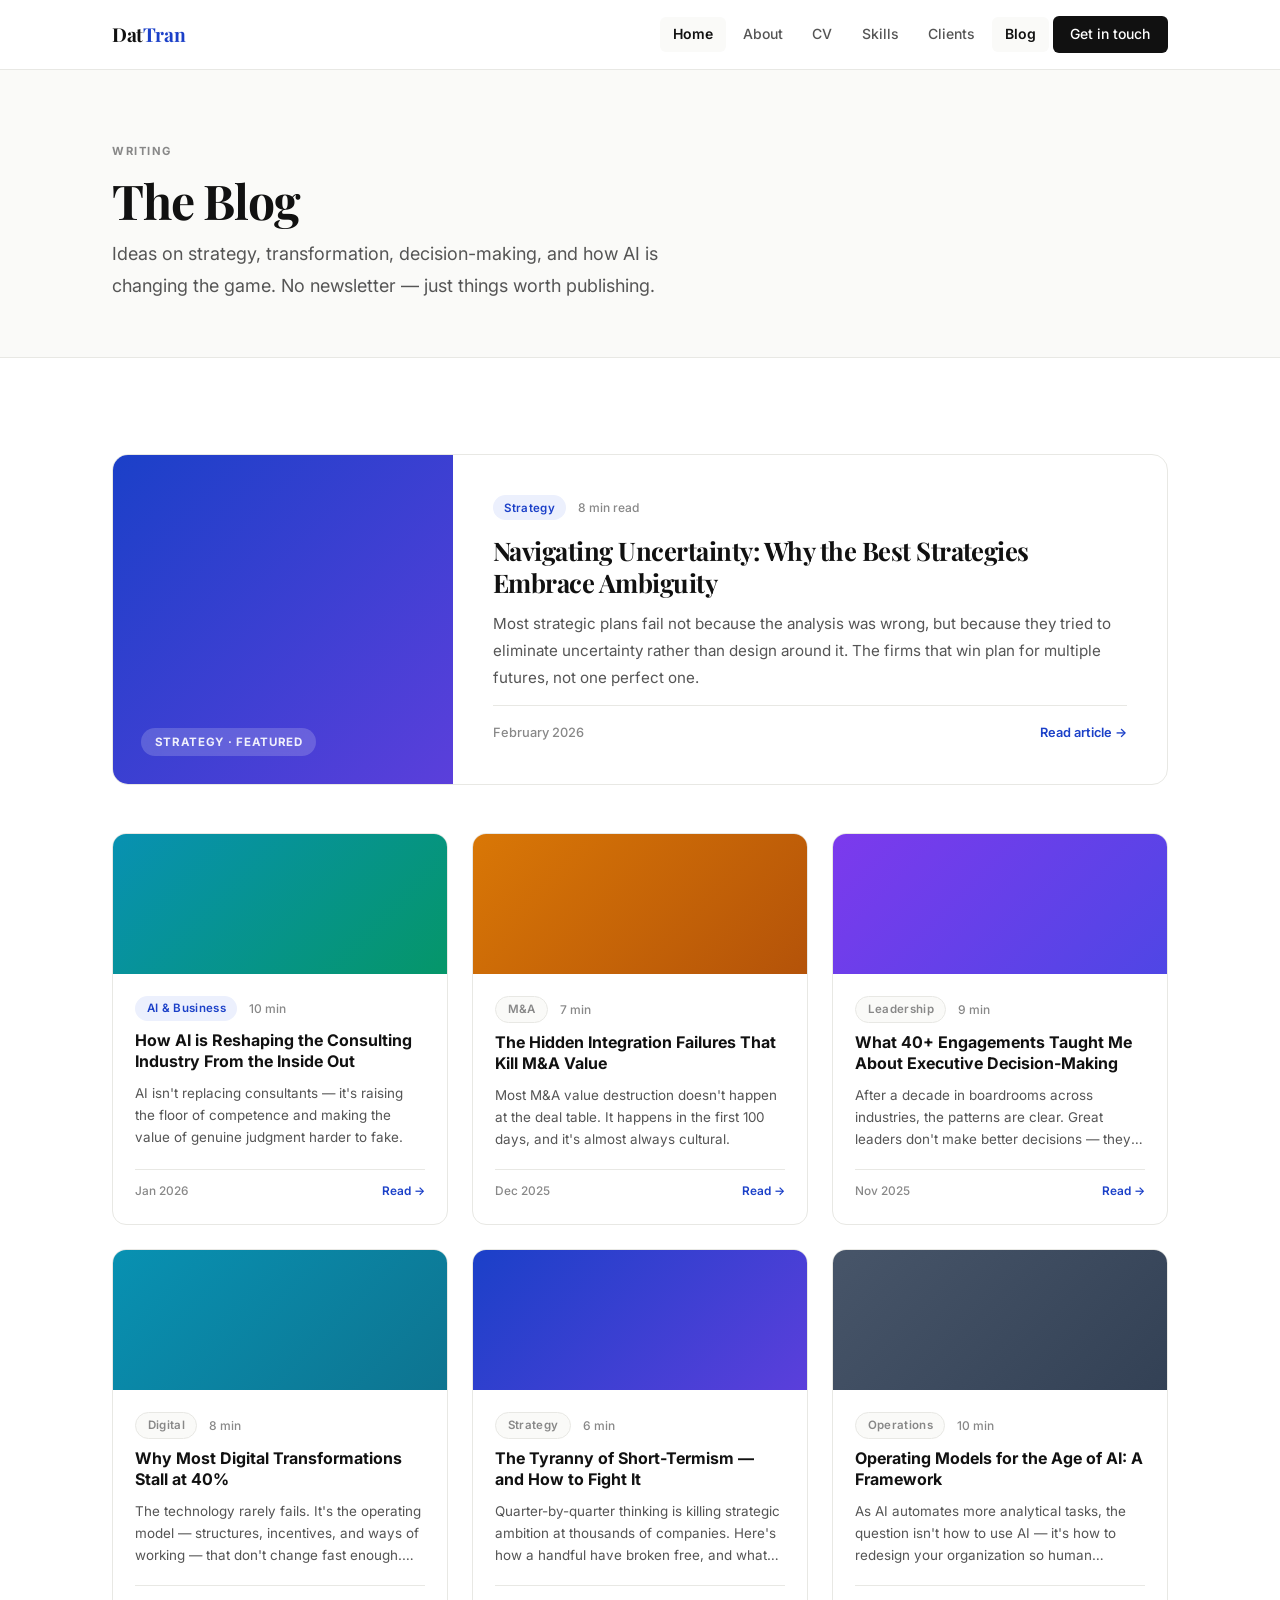
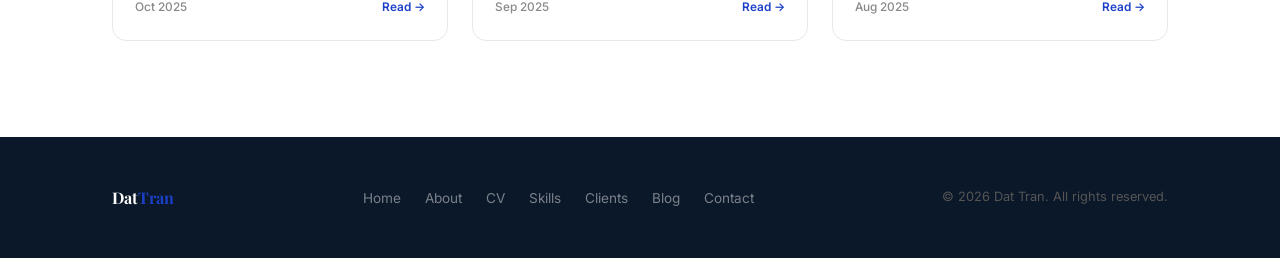
==== commit 56d3eb49: "Redesign: fintech aesthetic, new About page, blog cards, LinkedIn - Add Inter + Playfair Display fon" ====
--- a/blog/index.html
+++ b/blog/index.html
@@ -3,7 +3,7 @@
 <head>
   <meta charset="UTF-8" />
   <meta name="viewport" content="width=device-width, initial-scale=1.0" />
-  <title>Blog — Your Name</title>
+  <title>Blog — Dat Tran</title>
   <meta name="description" content="Writing on strategy, consulting, digital transformation, and decision-making." />
   <link rel="stylesheet" href="../css/style.css" />
 </head>
@@ -12,14 +12,15 @@
   <!-- NAV -->
   <nav class="nav">
     <div class="wrap nav-inner">
-      <a href="../index.html" class="nav-logo">Your<em>Name</em></a>
+      <a href="../index.html" class="nav-logo">Dat<em>Tran</em></a>
       <ul class="nav-links">
         <li><a href="../index.html">Home</a></li>
+        <li><a href="../about.html">About</a></li>
         <li><a href="../cv.html">CV</a></li>
         <li><a href="../skills.html">Skills</a></li>
         <li><a href="../clients.html">Clients</a></li>
         <li><a href="index.html" class="active">Blog</a></li>
-        <li><a href="mailto:hello@yourname.com" class="nav-cta">Get in touch</a></li>
+        <li><a href="mailto:hello@dat-tran.com" class="nav-cta">Get in touch</a></li>
       </ul>
       <button class="nav-burger" aria-label="Toggle menu" aria-expanded="false">
         <span></span><span></span><span></span>
@@ -27,207 +28,187 @@
     </div>
   </nav>
 
-  <!-- BLOG HEADER -->
-  <header class="blog-header">
+  <!-- ================================================
+       BLOG HEADER
+       ================================================ -->
+  <header class="blog-index-hero">
     <div class="wrap">
       <p class="label" style="margin-bottom:.75rem;">Writing</p>
       <h1 class="display-sm">The Blog</h1>
       <p class="lead" style="margin-top:.75rem; max-width:560px;">
-        I write about strategy, organizational transformation, decision-making, and the
-        occasional observation about how AI is changing the game. No newsletter — just ideas
-        worth publishing.
+        Ideas on strategy, transformation, decision-making, and how AI is
+        changing the game. No newsletter — just things worth publishing.
       </p>
     </div>
   </header>
 
-  <!-- BLOG BODY -->
-  <main class="section-md">
+  <!-- ================================================
+       CONTENT
+       ================================================ -->
+  <main class="section">
     <div class="wrap">
-      <div class="blog-body">
-
-        <!-- Posts column -->
-        <div>
-
-          <!-- Featured post -->
-          <div class="blog-featured fade-in">
-            <div class="blog-featured-img">📖</div>
-            <div class="blog-featured-body">
-              <div class="blog-featured-tag"><span class="tag tag-blue">Strategy · Featured</span></div>
-              <div class="blog-featured-title">
-                <a href="navigating-uncertainty.html">
-                  Navigating Uncertainty: Why the Best Strategies Embrace Ambiguity
-                </a>
-              </div>
-              <p class="blog-featured-excerpt">
-                Most strategic plans fail not because the analysis was wrong, but because they tried
-                to eliminate uncertainty rather than design around it. The firms that win plan for
-                multiple futures, not one perfect one.
-              </p>
-              <div class="blog-featured-meta">February 2026 · 8 min read</div>
-            </div>
-          </div>
-
-          <!-- Post list -->
-          <div class="blog-post-list fade-in">
-
-            <div class="blog-post-item">
-              <div>
-                <div class="blog-post-tags">
-                  <span class="tag tag-blue">AI &amp; Business</span>
-                </div>
-                <div class="blog-post-title">
-                  <a href="ai-reshaping-consulting.html">How AI is Reshaping the Consulting Industry From the Inside Out</a>
-                </div>
-                <p class="blog-post-excerpt">
-                  AI isn't replacing consultants — it's raising the floor of competence and making
-                  the value of genuine judgment harder to fake. Here's what I see changing in practice.
-                </p>
-              </div>
-              <span class="blog-post-date">Jan 2026</span>
-            </div>
-
-            <div class="blog-post-item">
-              <div>
-                <div class="blog-post-tags">
-                  <span class="tag tag-gray">M&amp;A</span>
-                </div>
-                <div class="blog-post-title">
-                  <a href="#">The Hidden Integration Failures That Kill M&amp;A Value</a>
-                </div>
-                <p class="blog-post-excerpt">
-                  Most M&amp;A value destruction doesn't happen at the deal table. It happens in the
-                  first 100 days, and it's almost always cultural. Here are the patterns I keep seeing.
-                </p>
-              </div>
-              <span class="blog-post-date">Dec 2025</span>
-            </div>
-
-            <div class="blog-post-item">
-              <div>
-                <div class="blog-post-tags">
-                  <span class="tag tag-gray">Leadership</span>
-                </div>
-                <div class="blog-post-title">
-                  <a href="#">What 40+ Engagements Taught Me About Executive Decision-Making</a>
-                </div>
-                <p class="blog-post-excerpt">
-                  After a decade of sitting in boardrooms across industries, the patterns are clear.
-                  Great leaders don't make better decisions — they create better conditions for decisions.
-                </p>
-              </div>
-              <span class="blog-post-date">Nov 2025</span>
-            </div>
-
-            <div class="blog-post-item">
-              <div>
-                <div class="blog-post-tags">
-                  <span class="tag tag-gray">Digital</span>
-                </div>
-                <div class="blog-post-title">
-                  <a href="#">Why Most Digital Transformations Stall at 40%</a>
-                </div>
-                <p class="blog-post-excerpt">
-                  The technology rarely fails. It's the operating model — the structures, incentives,
-                  and ways of working — that don't change fast enough. And that's fixable.
-                </p>
-              </div>
-              <span class="blog-post-date">Oct 2025</span>
-            </div>
-
-            <div class="blog-post-item">
-              <div>
-                <div class="blog-post-tags">
-                  <span class="tag tag-gray">Strategy</span>
-                </div>
-                <div class="blog-post-title">
-                  <a href="#">The Tyranny of Short-Termism — and How to Fight It</a>
-                </div>
-                <p class="blog-post-excerpt">
-                  Quarter-by-quarter thinking is killing strategic ambition at thousands of companies.
-                  Here's how a handful of organizations have broken free, and what they have in common.
-                </p>
-              </div>
-              <span class="blog-post-date">Sep 2025</span>
-            </div>
-
-            <div class="blog-post-item">
-              <div>
-                <div class="blog-post-tags">
-                  <span class="tag tag-gray">Operations</span>
-                </div>
-                <div class="blog-post-title">
-                  <a href="#">Operating Models for the Age of AI: A Framework</a>
-                </div>
-                <p class="blog-post-excerpt">
-                  As AI automates more analytical tasks, the question isn't how to use AI — it's how
-                  to redesign your organization so human judgment is applied at the highest-value points.
-                </p>
-              </div>
-              <span class="blog-post-date">Aug 2025</span>
-            </div>
-
-          </div>
+
+      <!-- Featured post -->
+      <a href="navigating-uncertainty.html" class="blog-featured-card fade-in">
+        <div class="blog-featured-card-cover cover-blue">
+          <span class="blog-featured-label">Strategy · Featured</span>
         </div>
-
-        <!-- Sidebar -->
-        <aside class="blog-sidebar fade-in">
-
-          <div class="blog-sidebar-section">
-            <div class="blog-sidebar-section-title">Topics</div>
-            <div class="topic-tags">
-              <span class="topic-tag">Strategy</span>
-              <span class="topic-tag">AI &amp; Business</span>
-              <span class="topic-tag">M&amp;A</span>
-              <span class="topic-tag">Leadership</span>
-              <span class="topic-tag">Digital</span>
-              <span class="topic-tag">Operations</span>
-              <span class="topic-tag">Consulting</span>
-              <span class="topic-tag">Decision-making</span>
-            </div>
-          </div>
-
-          <div class="blog-sidebar-section">
-            <div class="blog-sidebar-section-title">Recent Posts</div>
-            <a href="navigating-uncertainty.html" class="recent-post-link">Navigating Uncertainty: Why the Best Strategies Embrace Ambiguity</a>
-            <a href="ai-reshaping-consulting.html" class="recent-post-link">How AI is Reshaping the Consulting Industry</a>
-            <a href="#" class="recent-post-link">The Hidden Integration Failures That Kill M&amp;A Value</a>
-            <a href="#" class="recent-post-link">What 40+ Engagements Taught Me About Executive Decision-Making</a>
-          </div>
-
-          <div class="blog-sidebar-section">
-            <div class="blog-sidebar-section-title">About the Author</div>
-            <div style="display:flex; align-items:center; gap:.85rem; margin-bottom:.85rem;">
-              <div class="author-avatar" style="width:44px; height:44px; font-size:.9rem;">YN</div>
-              <div>
-                <div style="font-weight:700; font-size:.9rem; color:var(--text);">Your Name</div>
-                <div style="font-size:.8rem; color:var(--text-3);">Strategy Consultant</div>
-              </div>
-            </div>
-            <p style="font-size:.85rem; color:var(--text-2); line-height:1.6;">
-              Writing about strategy, transformation, and the future of work.
-            </p>
-            <a href="../index.html" style="display:inline-block; margin-top:.75rem; font-size:.8rem; font-weight:600; color:var(--accent);">About me →</a>
-          </div>
-
-        </aside>
+        <div class="blog-featured-card-body">
+          <div class="blog-card-meta-top">
+            <span class="tag tag-blue">Strategy</span>
+            <span class="blog-card-time">8 min read</span>
+          </div>
+          <div class="blog-featured-card-title">
+            Navigating Uncertainty: Why the Best Strategies Embrace Ambiguity
+          </div>
+          <p class="blog-featured-card-excerpt">
+            Most strategic plans fail not because the analysis was wrong, but because they tried
+            to eliminate uncertainty rather than design around it. The firms that win plan for
+            multiple futures, not one perfect one.
+          </p>
+          <div class="blog-card-footer">
+            <span>February 2026</span>
+            <span class="blog-card-footer-cta">Read article →</span>
+          </div>
+        </div>
+      </a>
+
+      <!-- Post card grid -->
+      <div class="blog-card-grid fade-in">
+
+        <a href="ai-reshaping-consulting.html" class="blog-card">
+          <div class="blog-card-cover cover-teal"></div>
+          <div class="blog-card-body">
+            <div class="blog-card-meta-top">
+              <span class="tag tag-blue">AI &amp; Business</span>
+              <span class="blog-card-time">10 min</span>
+            </div>
+            <div class="blog-card-title">How AI is Reshaping the Consulting Industry From the Inside Out</div>
+            <p class="blog-card-excerpt">
+              AI isn't replacing consultants — it's raising the floor of competence and making
+              the value of genuine judgment harder to fake.
+            </p>
+            <div class="blog-card-bottom">
+              <span>Jan 2026</span>
+              <span style="color:var(--accent); font-weight:600;">Read →</span>
+            </div>
+          </div>
+        </a>
+
+        <a href="#" class="blog-card">
+          <div class="blog-card-cover cover-amber"></div>
+          <div class="blog-card-body">
+            <div class="blog-card-meta-top">
+              <span class="tag tag-gray">M&amp;A</span>
+              <span class="blog-card-time">7 min</span>
+            </div>
+            <div class="blog-card-title">The Hidden Integration Failures That Kill M&amp;A Value</div>
+            <p class="blog-card-excerpt">
+              Most M&amp;A value destruction doesn't happen at the deal table. It happens in the
+              first 100 days, and it's almost always cultural.
+            </p>
+            <div class="blog-card-bottom">
+              <span>Dec 2025</span>
+              <span style="color:var(--accent); font-weight:600;">Read →</span>
+            </div>
+          </div>
+        </a>
+
+        <a href="#" class="blog-card">
+          <div class="blog-card-cover cover-purple"></div>
+          <div class="blog-card-body">
+            <div class="blog-card-meta-top">
+              <span class="tag tag-gray">Leadership</span>
+              <span class="blog-card-time">9 min</span>
+            </div>
+            <div class="blog-card-title">What 40+ Engagements Taught Me About Executive Decision-Making</div>
+            <p class="blog-card-excerpt">
+              After a decade in boardrooms across industries, the patterns are clear.
+              Great leaders don't make better decisions — they create better conditions for them.
+            </p>
+            <div class="blog-card-bottom">
+              <span>Nov 2025</span>
+              <span style="color:var(--accent); font-weight:600;">Read →</span>
+            </div>
+          </div>
+        </a>
+
+        <a href="#" class="blog-card">
+          <div class="blog-card-cover cover-cyan"></div>
+          <div class="blog-card-body">
+            <div class="blog-card-meta-top">
+              <span class="tag tag-gray">Digital</span>
+              <span class="blog-card-time">8 min</span>
+            </div>
+            <div class="blog-card-title">Why Most Digital Transformations Stall at 40%</div>
+            <p class="blog-card-excerpt">
+              The technology rarely fails. It's the operating model — structures, incentives,
+              and ways of working — that don't change fast enough. And that's fixable.
+            </p>
+            <div class="blog-card-bottom">
+              <span>Oct 2025</span>
+              <span style="color:var(--accent); font-weight:600;">Read →</span>
+            </div>
+          </div>
+        </a>
+
+        <a href="#" class="blog-card">
+          <div class="blog-card-cover cover-blue"></div>
+          <div class="blog-card-body">
+            <div class="blog-card-meta-top">
+              <span class="tag tag-gray">Strategy</span>
+              <span class="blog-card-time">6 min</span>
+            </div>
+            <div class="blog-card-title">The Tyranny of Short-Termism — and How to Fight It</div>
+            <p class="blog-card-excerpt">
+              Quarter-by-quarter thinking is killing strategic ambition at thousands of companies.
+              Here's how a handful have broken free, and what they have in common.
+            </p>
+            <div class="blog-card-bottom">
+              <span>Sep 2025</span>
+              <span style="color:var(--accent); font-weight:600;">Read →</span>
+            </div>
+          </div>
+        </a>
+
+        <a href="#" class="blog-card">
+          <div class="blog-card-cover cover-slate"></div>
+          <div class="blog-card-body">
+            <div class="blog-card-meta-top">
+              <span class="tag tag-gray">Operations</span>
+              <span class="blog-card-time">10 min</span>
+            </div>
+            <div class="blog-card-title">Operating Models for the Age of AI: A Framework</div>
+            <p class="blog-card-excerpt">
+              As AI automates more analytical tasks, the question isn't how to use AI — it's
+              how to redesign your organization so human judgment is applied where it matters most.
+            </p>
+            <div class="blog-card-bottom">
+              <span>Aug 2025</span>
+              <span style="color:var(--accent); font-weight:600;">Read →</span>
+            </div>
+          </div>
+        </a>
 
       </div>
+
     </div>
   </main>
 
   <!-- FOOTER -->
   <footer>
     <div class="wrap footer-inner">
-      <div class="footer-logo">Your<em>Name</em></div>
+      <div class="footer-logo">Dat<em>Tran</em></div>
       <ul class="footer-links">
         <li><a href="../index.html">Home</a></li>
+        <li><a href="../about.html">About</a></li>
         <li><a href="../cv.html">CV</a></li>
         <li><a href="../skills.html">Skills</a></li>
         <li><a href="../clients.html">Clients</a></li>
         <li><a href="index.html">Blog</a></li>
-        <li><a href="mailto:hello@yourname.com">Contact</a></li>
+        <li><a href="mailto:hello@dat-tran.com">Contact</a></li>
       </ul>
-      <p class="footer-copy">© 2026 Your Name. All rights reserved.</p>
+      <p class="footer-copy">© 2026 Dat Tran. All rights reserved.</p>
     </div>
   </footer>
 
--- a/css/style.css
+++ b/css/style.css
@@ -1,7 +1,9 @@
 /* ================================================
-   PERSONAL WEBSITE — Editorial × Consulting
-   Clean light, strong typography, professional
-   ================================================ */
+   PERSONAL WEBSITE — Fintech × Consulting
+   Inter body, Playfair Display headings, bold & minimal
+   ================================================ */
+
+@import url('https://fonts.googleapis.com/css2?family=Inter:ital,opsz,wght@0,14..32,400;0,14..32,500;0,14..32,600;0,14..32,700;0,14..32,800;1,14..32,400&family=Playfair+Display:ital,wght@0,700;1,700&display=swap');
 
 /* --- Reset --- */
 *, *::before, *::after { box-sizing: border-box; margin: 0; padding: 0; }
@@ -22,8 +24,8 @@
   --border-2:   #D0D0CA;
 
   /* Typography */
-  --serif:  Georgia, 'Times New Roman', serif;
-  --sans:   system-ui, -apple-system, BlinkMacSystemFont, 'Segoe UI', Helvetica, Arial, sans-serif;
+  --serif:  'Playfair Display', Georgia, 'Times New Roman', serif;
+  --sans:   'Inter', system-ui, -apple-system, BlinkMacSystemFont, 'Segoe UI', Helvetica, Arial, sans-serif;
 
   /* Layout */
   --max:    1120px;
@@ -875,3 +877,367 @@
   .footer-links { justify-content: center; }
   .testimonials { padding: 1.75rem 1.25rem; }
 }
+
+/* ================================================
+   LINKEDIN BUTTON
+   ================================================ */
+.linkedin-btn {
+  display: flex;
+  align-items: center;
+  justify-content: space-between;
+  gap: 1rem;
+  background: #0A66C2;
+  color: var(--white);
+  padding: 1.1rem 1.5rem;
+  border-radius: var(--r);
+  text-decoration: none;
+  transition: background .2s;
+  margin-bottom: 1.25rem;
+}
+.linkedin-btn:hover { background: #004182; opacity: 1; }
+.linkedin-btn-label { font-size: .72rem; color: rgba(255,255,255,.65); display: block; }
+.linkedin-btn-text { font-weight: 700; font-size: .95rem; }
+.linkedin-btn-icon { font-size: 1.25rem; flex-shrink: 0; }
+
+/* ================================================
+   SKILLS — RELATED LINKS
+   ================================================ */
+.skills-related {
+  margin-top: 1.5rem;
+  padding: 1.1rem 1.5rem;
+  background: var(--bg);
+  border: 1px solid var(--border);
+  border-radius: var(--r);
+  display: flex;
+  gap: 2rem;
+  flex-wrap: wrap;
+  align-items: center;
+}
+.skills-related-label {
+  font-size: .68rem;
+  font-weight: 700;
+  letter-spacing: .1em;
+  text-transform: uppercase;
+  color: var(--text-3);
+  white-space: nowrap;
+}
+.skills-related-links { display: flex; gap: .75rem; flex-wrap: wrap; }
+.skills-related-link {
+  display: inline-flex;
+  align-items: center;
+  gap: .3rem;
+  font-size: .82rem;
+  font-weight: 600;
+  color: var(--accent);
+  text-decoration: none;
+  transition: opacity .15s;
+}
+.skills-related-link:hover { opacity: .65; }
+
+/* ================================================
+   BLOG INDEX — CARD GRID (Untitled UI style)
+   ================================================ */
+.blog-index-hero {
+  background: var(--bg);
+  border-bottom: 1px solid var(--border);
+  padding: 72px 0 56px;
+}
+
+/* Featured card */
+a.blog-featured-card {
+  display: grid;
+  grid-template-columns: 340px 1fr;
+  border: 1px solid var(--border);
+  border-radius: 16px;
+  overflow: hidden;
+  text-decoration: none;
+  margin-bottom: 3rem;
+  background: var(--white);
+  transition: box-shadow .25s, transform .2s;
+}
+a.blog-featured-card:hover { box-shadow: 0 12px 48px rgba(0,0,0,.09); transform: translateY(-2px); opacity: 1; }
+.blog-featured-card-cover {
+  background: var(--accent-grd);
+  position: relative;
+  min-height: 300px;
+  display: flex;
+  align-items: flex-end;
+  padding: 1.75rem;
+}
+.blog-featured-label {
+  display: inline-block;
+  padding: .3rem .85rem;
+  border-radius: 100px;
+  background: rgba(255,255,255,.18);
+  backdrop-filter: blur(8px);
+  font-size: .72rem;
+  font-weight: 700;
+  letter-spacing: .06em;
+  text-transform: uppercase;
+  color: rgba(255,255,255,.9);
+}
+.blog-featured-card-body {
+  padding: 2.5rem;
+  display: flex;
+  flex-direction: column;
+  justify-content: center;
+  gap: .85rem;
+}
+.blog-card-meta-top { display: flex; align-items: center; gap: .75rem; }
+.blog-card-time { font-size: .75rem; color: var(--text-3); font-weight: 500; }
+.blog-featured-card-title {
+  font-family: var(--serif);
+  font-size: clamp(1.35rem, 2vw, 1.65rem);
+  font-weight: 700;
+  color: var(--text);
+  line-height: 1.25;
+  letter-spacing: -0.02em;
+}
+.blog-featured-card-excerpt {
+  font-size: .95rem;
+  color: var(--text-2);
+  line-height: 1.75;
+}
+.blog-card-footer {
+  display: flex;
+  align-items: center;
+  justify-content: space-between;
+  font-size: .8rem;
+  color: var(--text-3);
+  padding-top: 1.1rem;
+  border-top: 1px solid var(--border);
+  font-weight: 500;
+}
+.blog-card-footer-cta { color: var(--accent) !important; font-weight: 600; }
+
+/* Card grid */
+.blog-card-grid {
+  display: grid;
+  grid-template-columns: repeat(3, 1fr);
+  gap: 1.5rem;
+}
+a.blog-card {
+  display: flex;
+  flex-direction: column;
+  border: 1px solid var(--border);
+  border-radius: 14px;
+  overflow: hidden;
+  text-decoration: none;
+  background: var(--white);
+  transition: box-shadow .25s, transform .2s;
+}
+a.blog-card:hover { box-shadow: 0 8px 32px rgba(0,0,0,.09); transform: translateY(-2px); opacity: 1; }
+
+.blog-card-cover { height: 140px; position: relative; }
+.cover-blue   { background: linear-gradient(135deg, #1B40C8 0%, #5B3FDB 100%); }
+.cover-teal   { background: linear-gradient(135deg, #0891B2 0%, #059669 100%); }
+.cover-amber  { background: linear-gradient(135deg, #D97706 0%, #B45309 100%); }
+.cover-purple { background: linear-gradient(135deg, #7C3AED 0%, #4F46E5 100%); }
+.cover-cyan   { background: linear-gradient(135deg, #0891B2 0%, #0E7490 100%); }
+.cover-slate  { background: linear-gradient(135deg, #475569 0%, #334155 100%); }
+
+.blog-card-body { padding: 1.4rem; display: flex; flex-direction: column; flex: 1; gap: .55rem; }
+.blog-card-title {
+  font-size: 1rem;
+  font-weight: 700;
+  color: var(--text);
+  line-height: 1.35;
+  display: -webkit-box;
+  -webkit-line-clamp: 2;
+  -webkit-box-orient: vertical;
+  overflow: hidden;
+}
+.blog-card-excerpt {
+  font-size: .84rem;
+  color: var(--text-2);
+  line-height: 1.65;
+  display: -webkit-box;
+  -webkit-line-clamp: 3;
+  -webkit-box-orient: vertical;
+  overflow: hidden;
+  flex: 1;
+}
+.blog-card-bottom {
+  display: flex;
+  align-items: center;
+  justify-content: space-between;
+  margin-top: .65rem;
+  padding-top: .75rem;
+  border-top: 1px solid var(--border);
+  font-size: .74rem;
+  color: var(--text-3);
+  font-weight: 500;
+}
+
+/* ================================================
+   BLOG POST — LIGHT HEADER (Untitled UI / Nightingale style)
+   ================================================ */
+.post-header-light {
+  background: var(--white);
+  border-bottom: 1px solid var(--border);
+  padding: 48px 0 40px;
+}
+.post-back-top {
+  display: inline-flex;
+  align-items: center;
+  gap: .4rem;
+  font-size: .82rem;
+  font-weight: 600;
+  color: var(--text-3);
+  text-decoration: none;
+  margin-bottom: 2rem;
+  transition: color .15s;
+}
+.post-back-top:hover { color: var(--accent); opacity: 1; }
+.post-breadcrumb { display: flex; align-items: center; gap: .75rem; margin-bottom: 1.25rem; }
+.post-breadcrumb-sep { color: var(--border-2); font-size: .75rem; }
+.post-breadcrumb-item { font-size: .75rem; font-weight: 600; letter-spacing: .06em; text-transform: uppercase; color: var(--text-3); }
+.post-title-light {
+  font-family: var(--serif);
+  font-size: clamp(2rem, 5vw, 3.2rem);
+  font-weight: 700;
+  color: var(--text);
+  line-height: 1.12;
+  letter-spacing: -0.025em;
+  margin-bottom: 1rem;
+  max-width: 800px;
+}
+.post-subtitle-light {
+  font-size: 1.1rem;
+  color: var(--text-2);
+  line-height: 1.75;
+  max-width: 680px;
+}
+.post-byline-light {
+  display: flex;
+  align-items: center;
+  gap: 1rem;
+  margin-top: 1.75rem;
+  flex-wrap: wrap;
+  padding-top: 1.75rem;
+  border-top: 1px solid var(--border);
+}
+.post-byline-avatar-light {
+  width: 40px; height: 40px;
+  border-radius: 50%;
+  background: var(--accent-grd);
+  color: var(--white);
+  font-weight: 700;
+  display: flex; align-items: center; justify-content: center;
+  font-size: .875rem;
+  flex-shrink: 0;
+}
+.post-byline-name-light { font-weight: 700; font-size: .9rem; color: var(--text); }
+.post-byline-meta-light { font-size: .8rem; color: var(--text-3); }
+.post-byline-dot { color: var(--border-2); font-size: .7rem; }
+
+/* Cover banner below the light header */
+.post-cover-banner {
+  height: 320px;
+  position: relative;
+  overflow: hidden;
+}
+
+/* ================================================
+   ABOUT PAGE
+   ================================================ */
+.about-page-hero {
+  background: var(--bg-dark);
+  padding: 88px 0 72px;
+  position: relative;
+  overflow: hidden;
+}
+.about-page-hero::before {
+  content: '';
+  position: absolute;
+  inset: 0;
+  background:
+    radial-gradient(ellipse at 75% 50%, rgba(91,63,219,.2) 0%, transparent 55%),
+    radial-gradient(ellipse at 20% 80%, rgba(27,64,200,.12) 0%, transparent 50%);
+}
+.about-page-inner {
+  position: relative;
+  display: grid;
+  grid-template-columns: 1fr 280px;
+  gap: 4rem;
+  align-items: center;
+}
+.about-photo-placeholder {
+  width: 260px;
+  height: 320px;
+  border-radius: 20px;
+  border: 2px solid rgba(255,255,255,.12);
+  background: rgba(255,255,255,.06);
+  display: flex;
+  align-items: center;
+  justify-content: center;
+  font-size: 6rem;
+  flex-shrink: 0;
+  overflow: hidden;
+}
+
+.about-personal-section { background: var(--bg); border-bottom: 1px solid var(--border); }
+
+.about-values-grid {
+  display: grid;
+  grid-template-columns: repeat(3, 1fr);
+  gap: 1.5rem;
+  margin-top: 3rem;
+}
+.about-value-card {
+  border: 1px solid var(--border);
+  border-radius: var(--r);
+  padding: 1.75rem;
+  background: var(--white);
+  transition: box-shadow .2s, border-color .2s;
+}
+.about-value-card:hover { border-color: var(--accent); box-shadow: 0 4px 20px rgba(27,64,200,.07); }
+.about-value-icon { font-size: 1.75rem; margin-bottom: 1rem; }
+.about-value-title { font-weight: 700; font-size: 1rem; color: var(--text); margin-bottom: .5rem; }
+.about-value-desc { font-size: .875rem; color: var(--text-2); line-height: 1.65; }
+
+.about-interests { display: flex; flex-wrap: wrap; gap: .5rem; margin-top: 1.25rem; }
+.interest-tag {
+  display: inline-flex;
+  align-items: center;
+  gap: .4rem;
+  padding: .45rem 1rem;
+  border: 1px solid var(--border);
+  border-radius: 100px;
+  font-size: .84rem;
+  font-weight: 500;
+  color: var(--text-2);
+  background: var(--white);
+}
+
+.about-connect-section {
+  background: var(--bg-dark);
+  padding: 80px 0;
+  position: relative;
+  overflow: hidden;
+  text-align: center;
+}
+.about-connect-section::before {
+  content: '';
+  position: absolute;
+  inset: 0;
+  background: radial-gradient(ellipse at 50% 60%, rgba(91,63,219,.2) 0%, transparent 55%);
+}
+
+/* ================================================
+   RESPONSIVE — new additions
+   ================================================ */
+@media (max-width: 960px) {
+  a.blog-featured-card { grid-template-columns: 1fr; }
+  .blog-featured-card-cover { min-height: 200px; }
+  .blog-card-grid { grid-template-columns: repeat(2, 1fr); }
+  .about-page-inner { grid-template-columns: 1fr; }
+  .about-photo-placeholder { width: 180px; height: 220px; font-size: 4rem; }
+  .about-values-grid { grid-template-columns: repeat(2, 1fr); }
+}
+
+@media (max-width: 640px) {
+  .blog-card-grid { grid-template-columns: 1fr; }
+  .about-values-grid { grid-template-columns: 1fr; }
+  .skills-related { flex-direction: column; align-items: flex-start; gap: .75rem; }
+}
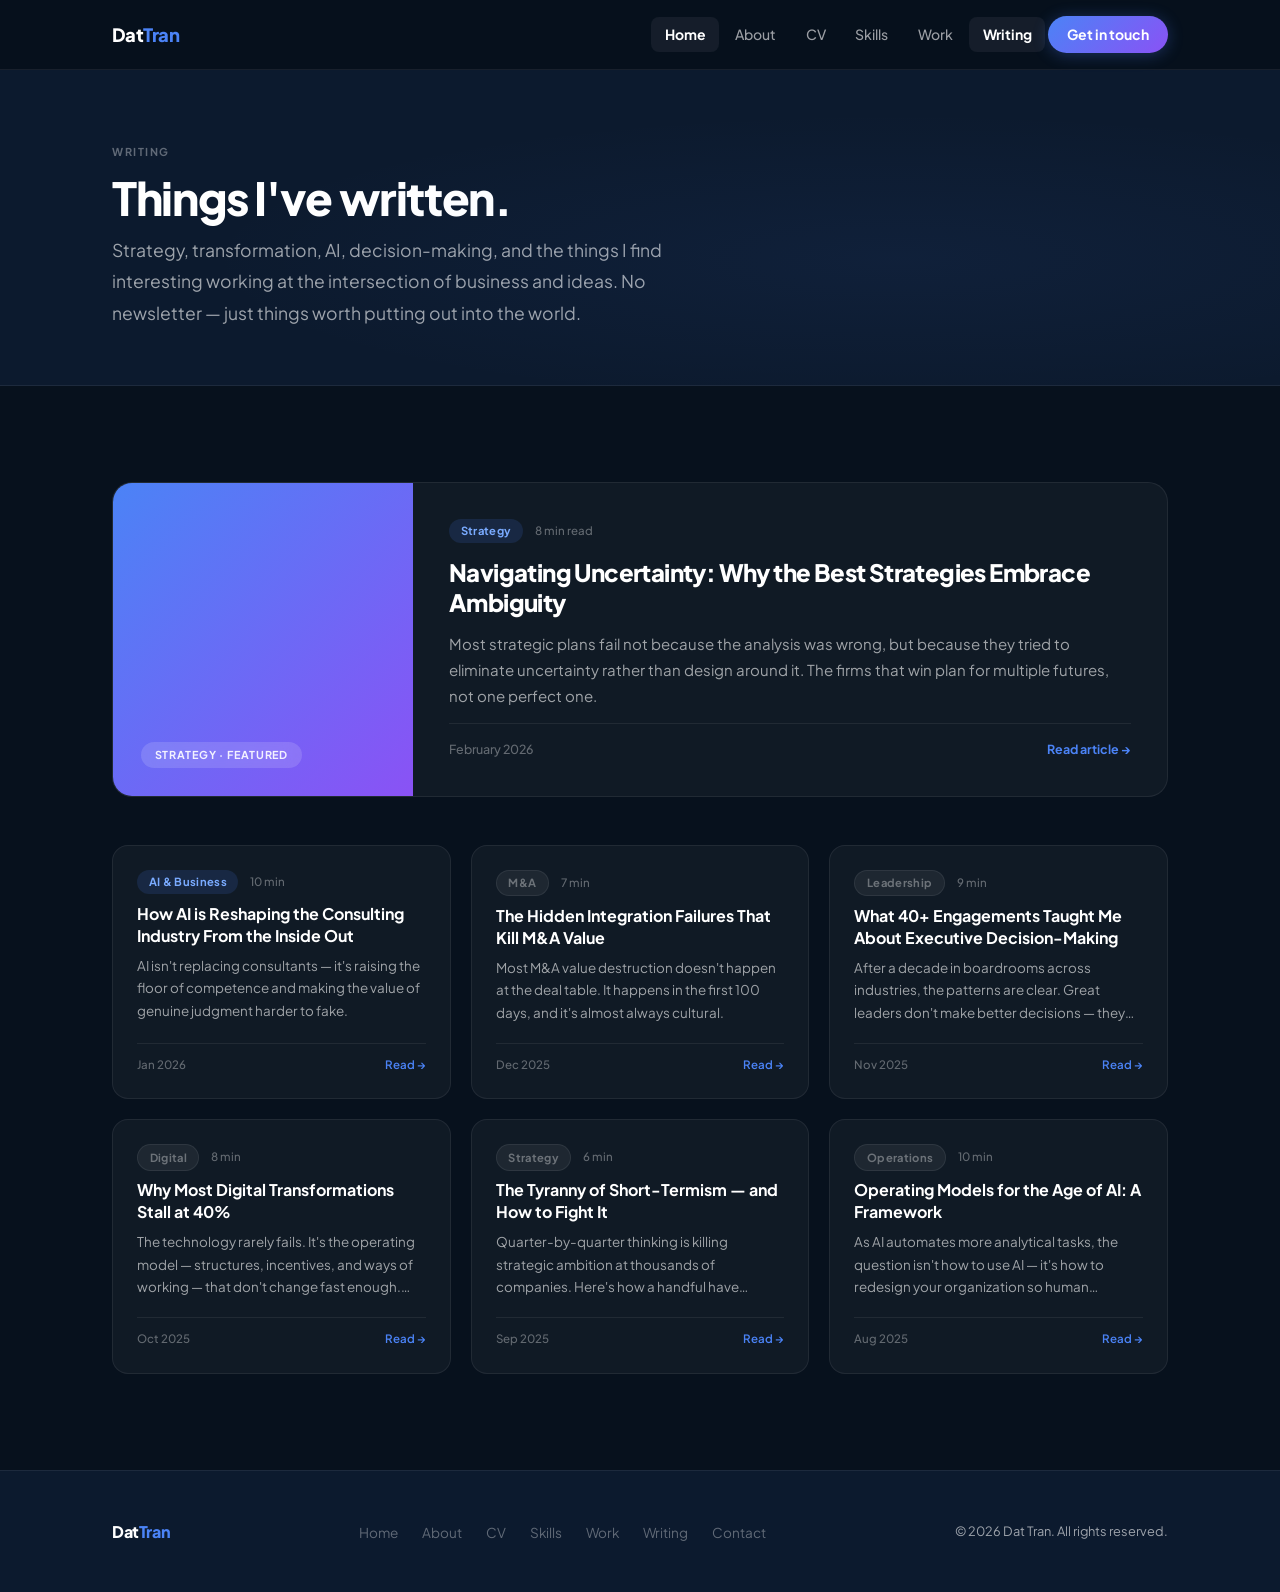
==== commit 82763bc5: "Redesign: Ramotion dark theme + personal tone throughout - Full CSS rewrite: dark navy (#07111D), Pl" ====
--- a/blog/index.html
+++ b/blog/index.html
@@ -3,7 +3,7 @@
 <head>
   <meta charset="UTF-8" />
   <meta name="viewport" content="width=device-width, initial-scale=1.0" />
-  <title>Blog — Dat Tran</title>
+  <title>Writing — Dat Tran</title>
   <meta name="description" content="Writing on strategy, consulting, digital transformation, and decision-making." />
   <link rel="stylesheet" href="../css/style.css" />
 </head>
@@ -18,8 +18,8 @@
         <li><a href="../about.html">About</a></li>
         <li><a href="../cv.html">CV</a></li>
         <li><a href="../skills.html">Skills</a></li>
-        <li><a href="../clients.html">Clients</a></li>
-        <li><a href="index.html" class="active">Blog</a></li>
+        <li><a href="../clients.html">Work</a></li>
+        <li><a href="index.html" class="active">Writing</a></li>
         <li><a href="mailto:hello@dat-tran.com" class="nav-cta">Get in touch</a></li>
       </ul>
       <button class="nav-burger" aria-label="Toggle menu" aria-expanded="false">
@@ -34,10 +34,11 @@
   <header class="blog-index-hero">
     <div class="wrap">
       <p class="label" style="margin-bottom:.75rem;">Writing</p>
-      <h1 class="display-sm">The Blog</h1>
+      <h1 class="display-sm">Things I've written.</h1>
       <p class="lead" style="margin-top:.75rem; max-width:560px;">
-        Ideas on strategy, transformation, decision-making, and how AI is
-        changing the game. No newsletter — just things worth publishing.
+        Strategy, transformation, AI, decision-making, and the things I find interesting
+        working at the intersection of business and ideas. No newsletter — just things
+        worth putting out into the world.
       </p>
     </div>
   </header>
@@ -50,7 +51,7 @@
 
       <!-- Featured post -->
       <a href="navigating-uncertainty.html" class="blog-featured-card fade-in">
-        <div class="blog-featured-card-cover cover-blue">
+        <div class="blog-featured-card-cover">
           <span class="blog-featured-label">Strategy · Featured</span>
         </div>
         <div class="blog-featured-card-body">
@@ -77,7 +78,6 @@
       <div class="blog-card-grid fade-in">
 
         <a href="ai-reshaping-consulting.html" class="blog-card">
-          <div class="blog-card-cover cover-teal"></div>
           <div class="blog-card-body">
             <div class="blog-card-meta-top">
               <span class="tag tag-blue">AI &amp; Business</span>
@@ -96,7 +96,6 @@
         </a>
 
         <a href="#" class="blog-card">
-          <div class="blog-card-cover cover-amber"></div>
           <div class="blog-card-body">
             <div class="blog-card-meta-top">
               <span class="tag tag-gray">M&amp;A</span>
@@ -115,7 +114,6 @@
         </a>
 
         <a href="#" class="blog-card">
-          <div class="blog-card-cover cover-purple"></div>
           <div class="blog-card-body">
             <div class="blog-card-meta-top">
               <span class="tag tag-gray">Leadership</span>
@@ -134,7 +132,6 @@
         </a>
 
         <a href="#" class="blog-card">
-          <div class="blog-card-cover cover-cyan"></div>
           <div class="blog-card-body">
             <div class="blog-card-meta-top">
               <span class="tag tag-gray">Digital</span>
@@ -153,7 +150,6 @@
         </a>
 
         <a href="#" class="blog-card">
-          <div class="blog-card-cover cover-blue"></div>
           <div class="blog-card-body">
             <div class="blog-card-meta-top">
               <span class="tag tag-gray">Strategy</span>
@@ -172,7 +168,6 @@
         </a>
 
         <a href="#" class="blog-card">
-          <div class="blog-card-cover cover-slate"></div>
           <div class="blog-card-body">
             <div class="blog-card-meta-top">
               <span class="tag tag-gray">Operations</span>
@@ -204,8 +199,8 @@
         <li><a href="../about.html">About</a></li>
         <li><a href="../cv.html">CV</a></li>
         <li><a href="../skills.html">Skills</a></li>
-        <li><a href="../clients.html">Clients</a></li>
-        <li><a href="index.html">Blog</a></li>
+        <li><a href="../clients.html">Work</a></li>
+        <li><a href="index.html">Writing</a></li>
         <li><a href="mailto:hello@dat-tran.com">Contact</a></li>
       </ul>
       <p class="footer-copy">© 2026 Dat Tran. All rights reserved.</p>
--- a/css/style.css
+++ b/css/style.css
@@ -1,36 +1,40 @@
 /* ================================================
-   PERSONAL WEBSITE — Fintech × Consulting
-   Inter body, Playfair Display headings, bold & minimal
-   ================================================ */
-
-@import url('https://fonts.googleapis.com/css2?family=Inter:ital,opsz,wght@0,14..32,400;0,14..32,500;0,14..32,600;0,14..32,700;0,14..32,800;1,14..32,400&family=Playfair+Display:ital,wght@0,700;1,700&display=swap');
+   DAT TRAN — Personal Site
+   Ramotion Fintech aesthetic:
+   · Near-black navy throughout
+   · Plus Jakarta Sans (no serif)
+   · Electric blue → purple gradient accents
+   · Glass cards, pill buttons, gradient text
+   ================================================ */
+
+@import url('https://fonts.googleapis.com/css2?family=Plus+Jakarta+Sans:ital,wght@0,400;0,500;0,600;0,700;0,800;1,400&display=swap');
 
 /* --- Reset --- */
 *, *::before, *::after { box-sizing: border-box; margin: 0; padding: 0; }
 
 /* --- Design Tokens --- */
 :root {
-  /* Colors */
-  --white:      #FFFFFF;
-  --bg:         #FAFAF8;
-  --bg-dark:    #0B1829;
-  --text:       #111111;
-  --text-2:     #555555;
-  --text-3:     #888888;
-  --accent:     #1B40C8;
-  --accent-2:   #ECF0FD;
-  --accent-grd: linear-gradient(135deg, #1B40C8 0%, #5B3FDB 100%);
-  --border:     #E8E8E4;
-  --border-2:   #D0D0CA;
-
-  /* Typography */
-  --serif:  'Playfair Display', Georgia, 'Times New Roman', serif;
-  --sans:   'Inter', system-ui, -apple-system, BlinkMacSystemFont, 'Segoe UI', Helvetica, Arial, sans-serif;
-
-  /* Layout */
-  --max:    1120px;
-  --nav-h:  70px;
-  --r:      10px;          /* default border-radius */
+  /* Dark palette */
+  --bg:        #07111D;
+  --bg-2:      #0C1A2E;
+  --bg-3:      #111F35;
+  --white:     #FFFFFF;
+  --text:      #FFFFFF;
+  --text-2:    rgba(255,255,255,.6);
+  --text-3:    rgba(255,255,255,.35);
+  --accent:    #4B83F6;
+  --purple:    #8A52F5;
+  --accent-2:  rgba(75,131,246,.12);
+  --accent-grd:linear-gradient(135deg, #4B83F6 0%, #8A52F5 100%);
+  --border:    rgba(255,255,255,.07);
+  --border-2:  rgba(255,255,255,.15);
+  --card:      rgba(255,255,255,.04);
+  --card-h:    rgba(255,255,255,.07);
+
+  --sans:  'Plus Jakarta Sans', system-ui, -apple-system, sans-serif;
+  --max:   1120px;
+  --nav-h: 70px;
+  --r:     14px;
 }
 
 html { font-size: 16px; scroll-behavior: smooth; }
@@ -38,7 +42,7 @@
 body {
   font-family: var(--sans);
   color: var(--text);
-  background: var(--white);
+  background: var(--bg);
   line-height: 1.6;
   -webkit-font-smoothing: antialiased;
 }
@@ -49,66 +53,61 @@
    TYPOGRAPHY
    ================================================ */
 .display {
-  font-family: var(--serif);
   font-size: clamp(2.75rem, 6vw, 5rem);
-  font-weight: 700;
-  line-height: 1.08;
+  font-weight: 800;
+  line-height: 1.05;
+  letter-spacing: -0.035em;
+  color: var(--text);
+}
+.display-sm {
+  font-size: clamp(1.85rem, 4vw, 2.85rem);
+  font-weight: 800;
+  line-height: 1.1;
   letter-spacing: -0.03em;
   color: var(--text);
 }
-.display-sm {
-  font-family: var(--serif);
-  font-size: clamp(2rem, 4vw, 3rem);
-  font-weight: 700;
-  line-height: 1.1;
-  letter-spacing: -0.025em;
-  color: var(--text);
-}
 .heading {
-  font-size: clamp(1.3rem, 2.5vw, 1.75rem);
+  font-size: clamp(1.2rem, 2.5vw, 1.55rem);
   font-weight: 700;
   line-height: 1.2;
   letter-spacing: -0.02em;
   color: var(--text);
 }
-.subheading {
-  font-size: 1.1rem;
-  font-weight: 600;
-  color: var(--text);
-  letter-spacing: -0.01em;
-}
 .label {
-  font-size: 0.7rem;
+  font-size: .68rem;
   font-weight: 700;
-  letter-spacing: 0.14em;
+  letter-spacing: .14em;
   text-transform: uppercase;
   color: var(--text-3);
 }
 .lead {
-  font-size: 1.125rem;
+  font-size: 1.1rem;
   color: var(--text-2);
-  line-height: 1.75;
+  line-height: 1.78;
 }
 p { color: var(--text-2); line-height: 1.75; }
 a { color: var(--accent); text-decoration: none; transition: opacity .15s; }
-a:hover { opacity: .7; }
-
-/* ================================================
-   LAYOUT HELPERS
-   ================================================ */
-.wrap          { max-width: var(--max); margin: 0 auto; padding: 0 2rem; }
-.wrap-narrow   { max-width: 780px; margin: 0 auto; padding: 0 2rem; }
-.section       { padding: 96px 0; }
-.section-md    { padding: 64px 0; }
-.section-sm    { padding: 48px 0; }
-.grid-2        { display: grid; grid-template-columns: repeat(2, 1fr); gap: 1.5rem; }
-.grid-3        { display: grid; grid-template-columns: repeat(3, 1fr); gap: 1.5rem; }
-.grid-auto     { display: grid; grid-template-columns: repeat(auto-fill, minmax(260px, 1fr)); gap: 1.5rem; }
-.flex-between  { display: flex; justify-content: space-between; align-items: center; }
-.flex-center   { display: flex; align-items: center; }
-.gap-1         { gap: .5rem; }
-.gap-2         { gap: 1rem; }
-.gap-3         { gap: 1.5rem; }
+a:hover { opacity: .72; }
+
+.gradient-text {
+  background: var(--accent-grd);
+  -webkit-background-clip: text;
+  -webkit-text-fill-color: transparent;
+  background-clip: text;
+}
+
+/* ================================================
+   LAYOUT
+   ================================================ */
+.wrap        { max-width: var(--max); margin: 0 auto; padding: 0 2rem; }
+.wrap-narrow { max-width: 780px; margin: 0 auto; padding: 0 2rem; }
+.section     { padding: 96px 0; }
+.section-md  { padding: 64px 0; }
+.section-sm  { padding: 48px 0; }
+.flex-between{ display: flex; justify-content: space-between; align-items: center; }
+.flex-center { display: flex; align-items: center; }
+.gap-2 { gap: 1rem; }
+.gap-3 { gap: 1.5rem; }
 
 /* ================================================
    NAVIGATION
@@ -118,9 +117,9 @@
   top: 0;
   z-index: 200;
   height: var(--nav-h);
-  background: rgba(255,255,255,.92);
-  backdrop-filter: blur(12px);
-  -webkit-backdrop-filter: blur(12px);
+  background: rgba(7,17,29,.88);
+  backdrop-filter: blur(20px);
+  -webkit-backdrop-filter: blur(20px);
   border-bottom: 1px solid var(--border);
 }
 .nav-inner {
@@ -131,63 +130,56 @@
   gap: 2rem;
 }
 .nav-logo {
-  font-family: var(--serif);
-  font-size: 1.2rem;
-  font-weight: 700;
+  font-size: 1.15rem;
+  font-weight: 800;
   color: var(--text);
   text-decoration: none;
-  letter-spacing: -0.02em;
+  letter-spacing: -0.03em;
   white-space: nowrap;
 }
 .nav-logo em { font-style: normal; color: var(--accent); }
 .nav-links {
   display: flex;
   align-items: center;
-  gap: .25rem;
+  gap: .15rem;
   list-style: none;
 }
 .nav-links a {
   display: block;
-  padding: .4rem .8rem;
+  padding: .4rem .85rem;
   font-size: .875rem;
   font-weight: 500;
   color: var(--text-2);
   text-decoration: none;
-  border-radius: 6px;
+  border-radius: 8px;
   transition: color .15s, background .15s;
 }
 .nav-links a:hover, .nav-links a.active {
   color: var(--text);
-  background: var(--bg);
-}
-.nav-links a.active { font-weight: 600; }
+  background: rgba(255,255,255,.06);
+}
+.nav-links a.active { font-weight: 700; }
 .nav-cta {
-  background: var(--text) !important;
+  background: var(--accent-grd) !important;
   color: var(--white) !important;
-  padding: .45rem 1.1rem !important;
-  border-radius: 6px !important;
-}
-.nav-cta:hover { background: var(--accent) !important; opacity: 1 !important; }
-
+  padding: .45rem 1.2rem !important;
+  border-radius: 100px !important;
+  font-weight: 700 !important;
+  box-shadow: 0 2px 16px rgba(75,131,246,.3);
+}
+.nav-cta:hover { transform: translateY(-1px); box-shadow: 0 4px 24px rgba(75,131,246,.45); opacity: 1 !important; }
 .nav-burger {
   display: none;
   flex-direction: column;
   justify-content: center;
   gap: 5px;
-  width: 36px;
-  height: 36px;
+  width: 36px; height: 36px;
   cursor: pointer;
   background: none;
   border: none;
   padding: 4px;
 }
-.nav-burger span {
-  display: block;
-  height: 2px;
-  background: var(--text);
-  border-radius: 2px;
-  transition: all .25s;
-}
+.nav-burger span { display: block; height: 2px; background: var(--text-2); border-radius: 2px; transition: all .25s; }
 .nav-burger.open span:nth-child(1) { transform: translateY(7px) rotate(45deg); }
 .nav-burger.open span:nth-child(2) { opacity: 0; }
 .nav-burger.open span:nth-child(3) { transform: translateY(-7px) rotate(-45deg); }
@@ -199,54 +191,55 @@
   display: inline-flex;
   align-items: center;
   gap: .5rem;
-  padding: .7rem 1.5rem;
-  border-radius: 7px;
+  padding: .7rem 1.6rem;
+  border-radius: 100px;
   font-size: .9rem;
-  font-weight: 600;
+  font-weight: 700;
   cursor: pointer;
   transition: all .2s;
   text-decoration: none;
   border: 1.5px solid transparent;
   white-space: nowrap;
+  font-family: var(--sans);
 }
 .btn-primary {
   background: var(--accent-grd);
   color: var(--white);
-  border-color: transparent;
-  box-shadow: 0 2px 12px rgba(27,64,200,.25);
-}
-.btn-primary:hover { transform: translateY(-1px); box-shadow: 0 6px 20px rgba(27,64,200,.3); opacity: 1; }
+  box-shadow: 0 4px 20px rgba(75,131,246,.3);
+}
+.btn-primary:hover { transform: translateY(-1px); box-shadow: 0 6px 28px rgba(75,131,246,.45); opacity: 1; }
 .btn-ghost {
-  background: transparent;
-  color: var(--text);
-  border-color: var(--border-2);
-}
-.btn-ghost:hover { border-color: var(--text); background: var(--bg); opacity: 1; }
+  background: rgba(255,255,255,.06);
+  color: rgba(255,255,255,.75);
+  border-color: rgba(255,255,255,.1);
+}
+.btn-ghost:hover { background: rgba(255,255,255,.1); color: var(--white); border-color: rgba(255,255,255,.2); opacity: 1; }
 .btn-dark {
-  background: var(--bg-dark);
+  background: rgba(255,255,255,.07);
   color: var(--white);
-  border-color: transparent;
-}
-.btn-dark:hover { background: var(--accent); transform: translateY(-1px); opacity: 1; }
-.btn-sm { padding: .45rem 1rem; font-size: .8rem; }
+  border-color: rgba(255,255,255,.1);
+}
+.btn-dark:hover { background: rgba(255,255,255,.12); opacity: 1; }
+.btn-sm { padding: .42rem 1.05rem; font-size: .8rem; }
 
 /* ================================================
    TAGS
    ================================================ */
 .tag {
   display: inline-block;
-  padding: .2rem .7rem;
+  padding: .2rem .72rem;
   border-radius: 100px;
-  font-size: .72rem;
-  font-weight: 600;
+  font-size: .7rem;
+  font-weight: 700;
   letter-spacing: .03em;
 }
-.tag-blue { background: var(--accent-2); color: var(--accent); }
-.tag-dark { background: var(--bg-dark); color: rgba(255,255,255,.85); }
-.tag-gray { background: var(--bg); color: var(--text-3); border: 1px solid var(--border); }
-
-/* ================================================
-   DIVIDER / ORNAMENT
+.tag-blue   { background: rgba(75,131,246,.14); color: #7AABFF; }
+.tag-purple { background: rgba(138,82,245,.14); color: #B48BFF; }
+.tag-gray   { background: rgba(255,255,255,.06); color: var(--text-3); border: 1px solid var(--border); }
+.tag-dark   { background: rgba(255,255,255,.08); color: var(--text-2); }
+
+/* ================================================
+   DIVIDERS
    ================================================ */
 .divider { border: none; border-top: 1px solid var(--border); }
 .section-rule {
@@ -261,28 +254,31 @@
    PAGE HERO (inner pages)
    ================================================ */
 .page-hero {
-  background: var(--bg-dark);
+  background: var(--bg-2);
   padding: 72px 0 60px;
   position: relative;
   overflow: hidden;
+  border-bottom: 1px solid var(--border);
 }
 .page-hero::before {
   content: '';
   position: absolute;
   inset: 0;
-  background: radial-gradient(ellipse at 80% 50%, rgba(91,63,219,.18) 0%, transparent 60%);
-}
-.page-hero .label { color: rgba(255,255,255,.45); margin-bottom: .75rem; }
+  background: radial-gradient(ellipse at 80% 50%, rgba(75,131,246,.08) 0%, transparent 60%);
+  pointer-events: none;
+}
+.page-hero .label { color: var(--text-3); margin-bottom: .75rem; }
 .page-hero .display-sm { color: var(--white); }
-.page-hero .lead { color: rgba(255,255,255,.55); margin-top: .75rem; }
+.page-hero .lead { color: var(--text-2); margin-top: .75rem; }
 
 /* ================================================
    FOOTER
    ================================================ */
 footer {
-  background: var(--bg-dark);
-  color: rgba(255,255,255,.45);
+  background: var(--bg-2);
+  color: var(--text-3);
   padding: 3rem 0;
+  border-top: 1px solid var(--border);
 }
 .footer-inner {
   display: flex;
@@ -291,10 +287,10 @@
   flex-wrap: wrap;
   gap: 1.5rem;
 }
-.footer-logo { font-family: var(--serif); font-size: 1rem; font-weight: 700; color: var(--white); }
+.footer-logo { font-size: 1rem; font-weight: 800; color: var(--white); letter-spacing: -0.025em; }
 .footer-logo em { font-style: normal; color: var(--accent); }
 .footer-links { display: flex; gap: 1.5rem; list-style: none; flex-wrap: wrap; }
-.footer-links a { font-size: .85rem; color: rgba(255,255,255,.45); text-decoration: none; transition: color .15s; }
+.footer-links a { font-size: .85rem; color: var(--text-3); text-decoration: none; transition: color .15s; }
 .footer-links a:hover { color: var(--white); }
 .footer-copy { font-size: .8rem; }
 
@@ -302,18 +298,28 @@
    HOME — HERO
    ================================================ */
 .hero {
-  background: var(--bg-dark);
-  padding: 96px 0 80px;
+  background: var(--bg);
+  padding: 100px 0 84px;
   position: relative;
   overflow: hidden;
 }
 .hero::before {
   content: '';
   position: absolute;
-  inset: 0;
-  background:
-    radial-gradient(ellipse at 70% 60%, rgba(91,63,219,.22) 0%, transparent 55%),
-    radial-gradient(ellipse at 20% 30%, rgba(27,64,200,.15) 0%, transparent 50%);
+  width: 720px; height: 720px;
+  border-radius: 50%;
+  background: radial-gradient(circle, rgba(75,131,246,.1) 0%, transparent 70%);
+  top: -250px; right: -200px;
+  pointer-events: none;
+}
+.hero::after {
+  content: '';
+  position: absolute;
+  width: 500px; height: 500px;
+  border-radius: 50%;
+  background: radial-gradient(circle, rgba(138,82,245,.07) 0%, transparent 70%);
+  bottom: -150px; left: -150px;
+  pointer-events: none;
 }
 .hero-inner {
   position: relative;
@@ -332,159 +338,136 @@
   width: 8px; height: 8px;
   border-radius: 50%;
   background: #4ADE80;
-  box-shadow: 0 0 0 3px rgba(74,222,128,.25);
+  box-shadow: 0 0 0 3px rgba(74,222,128,.2);
   animation: pulse 2.5s infinite;
 }
 @keyframes pulse {
-  0%, 100% { box-shadow: 0 0 0 3px rgba(74,222,128,.25); }
-  50%       { box-shadow: 0 0 0 6px rgba(74,222,128,.1);  }
-}
-.hero-eyebrow-text { font-size: .78rem; font-weight: 600; letter-spacing: .1em; text-transform: uppercase; color: rgba(255,255,255,.5); }
-
+  0%,100% { box-shadow: 0 0 0 3px rgba(74,222,128,.2); }
+  50%      { box-shadow: 0 0 0 7px rgba(74,222,128,.06); }
+}
+.hero-eyebrow-text { font-size: .72rem; font-weight: 700; letter-spacing: .14em; text-transform: uppercase; color: var(--text-3); }
 .hero .display { color: var(--white); }
-.hero .display em { font-style: italic; color: rgba(255,255,255,.45); }
-
 .hero-sub {
   font-size: 1.1rem;
-  color: rgba(255,255,255,.55);
-  max-width: 520px;
-  line-height: 1.75;
-  margin: 1.25rem 0 2rem;
+  color: var(--text-2);
+  max-width: 500px;
+  line-height: 1.78;
+  margin: 1.5rem 0 2.25rem;
 }
 .hero-actions { display: flex; gap: .85rem; flex-wrap: wrap; }
-
 .hero-photo {
-  width: 200px;
-  height: 200px;
-  border-radius: 50%;
-  border: 3px solid rgba(255,255,255,.12);
-  background: rgba(255,255,255,.06);
-  display: flex;
-  align-items: center;
-  justify-content: center;
+  width: 200px; height: 200px;
+  border-radius: 24px;
+  border: 1px solid var(--border-2);
+  background: var(--card);
+  display: flex; align-items: center; justify-content: center;
   font-size: 5rem;
   flex-shrink: 0;
   overflow: hidden;
+}
+.hero-stats {
   position: relative;
-}
-.hero-photo::after {
-  content: '';
-  position: absolute;
-  inset: -3px;
-  border-radius: 50%;
-  background: var(--accent-grd);
-  z-index: -1;
-  opacity: .6;
-}
-
-/* Hero stats bar */
-.hero-stats {
-  display: flex;
-  gap: 0;
+  display: flex;
   margin-top: 3.5rem;
   padding-top: 2.5rem;
-  border-top: 1px solid rgba(255,255,255,.08);
+  border-top: 1px solid var(--border);
 }
 .hero-stat {
-  padding: 0 2.5rem 0 0;
-  margin-right: 2.5rem;
-  border-right: 1px solid rgba(255,255,255,.1);
-}
-.hero-stat:last-child { border-right: none; }
-.hero-stat-num { font-family: var(--serif); font-size: 2.25rem; font-weight: 700; color: var(--white); line-height: 1; }
-.hero-stat-label { font-size: .72rem; font-weight: 600; letter-spacing: .08em; text-transform: uppercase; color: rgba(255,255,255,.4); margin-top: .35rem; }
-
-/* ================================================
-   HOME — ABOUT STRIP
-   ================================================ */
-.about-strip { background: var(--bg); border-bottom: 1px solid var(--border); }
+  padding-right: 3rem;
+  margin-right: 3rem;
+  border-right: 1px solid var(--border);
+}
+.hero-stat:last-child { border-right: none; padding-right: 0; margin-right: 0; }
+.hero-stat-num {
+  font-size: 2.2rem;
+  font-weight: 800;
+  letter-spacing: -0.04em;
+  line-height: 1;
+  background: var(--accent-grd);
+  -webkit-background-clip: text;
+  -webkit-text-fill-color: transparent;
+  background-clip: text;
+}
+.hero-stat-label { font-size: .68rem; font-weight: 600; letter-spacing: .1em; text-transform: uppercase; color: var(--text-3); margin-top: .4rem; }
+
+/* ================================================
+   HOME — INTEREST CARDS
+   ================================================ */
+.about-strip { background: var(--bg-2); border-top: 1px solid var(--border); border-bottom: 1px solid var(--border); }
 .about-strip-inner { display: grid; grid-template-columns: 1fr 1fr; gap: 5rem; align-items: center; }
-
-.about-body { }
+.about-body .label { margin-bottom: .75rem; }
 .about-body p + p { margin-top: 1rem; }
-.about-body .label { margin-bottom: .75rem; }
-
 .about-cards { display: flex; flex-direction: column; gap: .85rem; }
 .about-card {
-  background: var(--white);
+  background: var(--card);
   border: 1px solid var(--border);
   border-radius: var(--r);
   padding: 1.25rem 1.5rem;
   display: flex;
   align-items: flex-start;
   gap: 1rem;
-  transition: border-color .2s, box-shadow .2s;
-}
-.about-card:hover { border-color: var(--accent); box-shadow: 0 2px 16px rgba(27,64,200,.08); }
+  transition: border-color .2s, background .2s;
+}
+.about-card:hover { border-color: var(--border-2); background: var(--card-h); }
 .about-card-icon {
-  width: 42px;
-  height: 42px;
+  width: 40px; height: 40px;
   border-radius: 10px;
-  background: var(--accent-2);
-  display: flex;
-  align-items: center;
-  justify-content: center;
-  font-size: 1.2rem;
+  background: rgba(75,131,246,.12);
+  display: flex; align-items: center; justify-content: center;
+  font-size: 1.15rem;
   flex-shrink: 0;
 }
-.about-card-title { font-size: .95rem; font-weight: 700; color: var(--text); margin-bottom: .2rem; }
+.about-card-title { font-size: .95rem; font-weight: 700; color: var(--white); margin-bottom: .2rem; }
 .about-card-desc { font-size: .82rem; color: var(--text-3); line-height: 1.5; }
 
 /* ================================================
-   HOME — FEATURED SECTION (clients preview)
-   ================================================ */
-.featured-clients {
-  display: flex;
-  align-items: center;
-  gap: 2rem;
-  padding: 2rem 0;
-  flex-wrap: wrap;
-}
-.featured-clients-label { font-size: .75rem; font-weight: 700; letter-spacing: .1em; text-transform: uppercase; color: var(--text-3); white-space: nowrap; }
-.client-logo-strip { display: flex; gap: 1.5rem; flex-wrap: wrap; align-items: center; }
-.client-logo-item {
-  padding: .5rem 1.25rem;
+   HOME — TOPIC PILLS
+   ================================================ */
+.topic-strip { background: var(--bg); border-top: 1px solid var(--border); border-bottom: 1px solid var(--border); }
+.topic-strip-inner { display: flex; align-items: center; gap: 2rem; padding: 1.75rem 0; flex-wrap: wrap; }
+.topic-strip-label { font-size: .68rem; font-weight: 700; letter-spacing: .12em; text-transform: uppercase; color: var(--text-3); white-space: nowrap; }
+.topic-pills { display: flex; gap: .6rem; flex-wrap: wrap; }
+.topic-pill {
+  padding: .42rem 1.05rem;
   border: 1px solid var(--border);
-  border-radius: 7px;
-  font-size: .85rem;
-  font-weight: 700;
-  color: var(--text-3);
-  letter-spacing: .04em;
-  transition: color .2s, border-color .2s;
-}
-.client-logo-item:hover { color: var(--text); border-color: var(--border-2); }
-
-/* ================================================
-   HOME — LATEST POSTS preview
-   ================================================ */
-.post-preview {
+  border-radius: 100px;
+  font-size: .82rem;
+  font-weight: 500;
+  color: var(--text-2);
+  background: var(--card);
+  cursor: default;
+  transition: color .2s, border-color .2s, background .2s;
+}
+.topic-pill:hover { color: var(--text); border-color: rgba(75,131,246,.35); background: rgba(75,131,246,.07); }
+
+/* ================================================
+   HOME — WRITING PREVIEW
+   ================================================ */
+.blog-post-list { display: flex; flex-direction: column; }
+.blog-post-item {
+  display: grid;
+  grid-template-columns: 1fr auto;
+  align-items: start;
+  gap: 1.5rem;
+  padding: 1.5rem 0;
   border-bottom: 1px solid var(--border);
-  padding: 2rem 0;
-  display: grid;
-  grid-template-columns: auto 1fr auto;
-  align-items: baseline;
-  gap: 1.5rem;
-}
-.post-preview:first-child { padding-top: 0; }
-.post-preview-num { font-family: var(--serif); font-size: 1.5rem; color: var(--border-2); font-weight: 700; min-width: 2.5rem; }
-.post-preview-title { font-size: 1.05rem; font-weight: 600; color: var(--text); text-decoration: none; transition: color .2s; }
-.post-preview-title:hover { color: var(--accent); }
-.post-preview-meta { font-size: .8rem; color: var(--text-3); white-space: nowrap; }
+  text-decoration: none;
+}
+.blog-post-item:first-child { padding-top: 0; }
+.blog-post-item:hover .blog-post-title { color: var(--accent); }
+.blog-post-tags { display: flex; gap: .4rem; flex-wrap: wrap; margin-bottom: .5rem; }
+.blog-post-title { font-size: 1.05rem; font-weight: 700; color: var(--white); line-height: 1.35; margin-bottom: .4rem; transition: color .2s; }
+.blog-post-excerpt { font-size: .875rem; color: var(--text-2); line-height: 1.6; }
+.blog-post-date { font-size: .76rem; color: var(--text-3); white-space: nowrap; font-weight: 500; }
 
 /* ================================================
    CV PAGE
    ================================================ */
-.cv-grid { display: grid; grid-template-columns: 1fr 320px; gap: 5rem; align-items: start; }
-
+.cv-grid { display: grid; grid-template-columns: 1fr 300px; gap: 5rem; align-items: start; }
 .cv-block + .cv-block { margin-top: 3.5rem; }
-.cv-block-title {
-  display: flex;
-  align-items: center;
-  gap: 1rem;
-  margin-bottom: 2rem;
-}
+.cv-block-title { display: flex; align-items: center; gap: 1rem; margin-bottom: 2rem; }
 .cv-block-title::after { content: ''; flex: 1; height: 1px; background: var(--border); }
-.cv-block-title span { font-size: .7rem; font-weight: 700; letter-spacing: .12em; text-transform: uppercase; color: var(--accent); white-space: nowrap; }
+.cv-block-title span { font-size: .68rem; font-weight: 700; letter-spacing: .12em; text-transform: uppercase; color: var(--accent); white-space: nowrap; }
 
 /* Timeline */
 .timeline { display: flex; flex-direction: column; }
@@ -494,393 +477,56 @@
   width: 10px; height: 10px;
   border-radius: 50%;
   background: var(--accent);
-  border: 2px solid var(--white);
+  border: 2px solid var(--bg);
   box-shadow: 0 0 0 2px var(--accent);
-  margin-top: 4px;
+  margin-top: 5px;
   flex-shrink: 0;
 }
 .tl-connector { width: 1px; flex: 1; background: var(--border); min-height: 1.5rem; margin: 6px 0 0; }
 .tl-item:last-child .tl-connector { display: none; }
 .tl-body { padding-bottom: 2.25rem; }
-.tl-period { font-size: .72rem; font-weight: 700; letter-spacing: .08em; text-transform: uppercase; color: var(--accent); margin-bottom: .35rem; }
-.tl-role { font-size: 1.05rem; font-weight: 700; color: var(--text); margin-bottom: .1rem; }
+.tl-period { font-size: .68rem; font-weight: 700; letter-spacing: .1em; text-transform: uppercase; color: var(--accent); margin-bottom: .35rem; }
+.tl-role { font-size: 1.05rem; font-weight: 700; color: var(--white); margin-bottom: .1rem; }
 .tl-org { font-size: .9rem; color: var(--text-3); font-weight: 500; margin-bottom: .65rem; }
 .tl-desc { font-size: .9rem; color: var(--text-2); }
 .tl-desc ul { padding-left: 1.1rem; margin-top: .4rem; }
 .tl-desc li { margin-bottom: .3rem; }
 
 /* CV Sidebar */
-.cv-sidebar {}
 .cv-sidebar-card {
+  background: var(--card);
   border: 1px solid var(--border);
   border-radius: var(--r);
   padding: 1.5rem;
-  margin-bottom: 1.25rem;
+  margin-bottom: 1rem;
 }
 .cv-sidebar-card-title { font-size: .68rem; font-weight: 700; letter-spacing: .1em; text-transform: uppercase; color: var(--text-3); margin-bottom: 1.25rem; }
 .edu-item + .edu-item { margin-top: 1.25rem; padding-top: 1.25rem; border-top: 1px solid var(--border); }
-.edu-degree { font-weight: 700; font-size: .95rem; color: var(--text); }
+.edu-degree { font-weight: 700; font-size: .95rem; color: var(--white); }
 .edu-school { font-size: .875rem; color: var(--text-2); }
 .edu-year { font-size: .75rem; color: var(--text-3); font-weight: 600; margin-top: .15rem; }
 .lang-row { display: flex; justify-content: space-between; align-items: center; }
 .lang-row + .lang-row { margin-top: .75rem; }
 .lang-name { font-size: .9rem; font-weight: 500; color: var(--text); }
 .lang-level { font-size: .75rem; font-weight: 600; color: var(--text-3); }
-
 .cv-dl-btn {
   display: flex;
   align-items: center;
   justify-content: space-between;
   gap: 1rem;
-  background: var(--bg-dark);
+  background: var(--accent-grd);
   color: var(--white);
-  padding: 1.25rem 1.5rem;
+  padding: 1.1rem 1.5rem;
   border-radius: var(--r);
   text-decoration: none;
-  transition: background .2s;
-  margin-bottom: 1.25rem;
-}
-.cv-dl-btn:hover { background: var(--accent); opacity: 1; }
-.cv-dl-label { font-size: .72rem; color: rgba(255,255,255,.45); display: block; }
+  transition: opacity .2s, transform .2s;
+  margin-bottom: 1rem;
+  box-shadow: 0 4px 20px rgba(75,131,246,.25);
+}
+.cv-dl-btn:hover { opacity: .9; transform: translateY(-1px); }
+.cv-dl-label { font-size: .7rem; color: rgba(255,255,255,.6); display: block; }
 .cv-dl-text { font-weight: 700; font-size: .95rem; }
 .cv-dl-arrow { font-size: 1.1rem; }
-
-/* ================================================
-   SKILLS PAGE
-   ================================================ */
-.skills-category + .skills-category { margin-top: 4rem; }
-.skills-cat-header { display: flex; align-items: center; gap: 1rem; margin-bottom: 1.75rem; }
-.skills-cat-icon {
-  width: 40px; height: 40px;
-  border-radius: 10px;
-  background: var(--accent-2);
-  display: flex; align-items: center; justify-content: center;
-  font-size: 1.2rem;
-}
-.skills-cat-name { font-size: 1.15rem; font-weight: 700; color: var(--text); }
-.skills-cat-desc { font-size: .85rem; color: var(--text-3); }
-
-.skill-cards { display: grid; grid-template-columns: repeat(auto-fill, minmax(190px, 1fr)); gap: .85rem; }
-.skill-item {
-  border: 1px solid var(--border);
-  border-radius: var(--r);
-  padding: 1.1rem 1.25rem;
-  display: flex;
-  align-items: center;
-  gap: .9rem;
-  cursor: default;
-  transition: border-color .2s, box-shadow .2s, transform .2s;
-}
-.skill-item:hover { border-color: var(--accent); box-shadow: 0 2px 16px rgba(27,64,200,.08); transform: translateY(-1px); }
-.skill-emoji { font-size: 1.3rem; line-height: 1; flex-shrink: 0; }
-.skill-name { font-size: .9rem; font-weight: 600; color: var(--text); }
-.skill-lvl { font-size: .72rem; color: var(--text-3); margin-top: .1rem; }
-
-.skill-dots { display: flex; gap: 3px; margin-top: .35rem; }
-.skill-dot { width: 6px; height: 6px; border-radius: 50%; background: var(--border); }
-.skill-dot.on { background: var(--accent); }
-
-/* ================================================
-   CLIENTS PAGE
-   ================================================ */
-.clients-grid { display: grid; grid-template-columns: repeat(auto-fill, minmax(310px, 1fr)); gap: 1.5rem; }
-.client-card {
-  border: 1px solid var(--border);
-  border-radius: var(--r);
-  padding: 2rem;
-  transition: box-shadow .2s, transform .2s;
-}
-.client-card:hover { box-shadow: 0 8px 32px rgba(0,0,0,.07); transform: translateY(-2px); }
-.client-card-top { display: flex; justify-content: space-between; align-items: flex-start; margin-bottom: 1.25rem; }
-.client-monogram {
-  width: 52px; height: 52px;
-  border-radius: 12px;
-  background: var(--bg-dark);
-  color: var(--white);
-  font-weight: 800;
-  font-size: 1.1rem;
-  display: flex; align-items: center; justify-content: center;
-  letter-spacing: -.02em;
-  flex-shrink: 0;
-}
-.client-period { font-size: .72rem; font-weight: 700; letter-spacing: .06em; color: var(--text-3); text-transform: uppercase; }
-.client-name { font-size: 1.15rem; font-weight: 700; color: var(--text); margin-bottom: .25rem; }
-.client-sector { font-size: .82rem; color: var(--text-3); margin-bottom: .85rem; }
-.client-desc { font-size: .9rem; color: var(--text-2); line-height: 1.65; margin-bottom: 1.1rem; }
-.client-tags { display: flex; flex-wrap: wrap; gap: .4rem; }
-
-/* Timeline of clients (alternate view) */
-.client-timeline { position: relative; padding-left: 2rem; }
-.client-timeline::before {
-  content: '';
-  position: absolute;
-  left: 4px;
-  top: 8px;
-  bottom: 0;
-  width: 1px;
-  background: var(--border);
-}
-.client-tl-item { position: relative; padding-bottom: 2.5rem; }
-.client-tl-item::before {
-  content: '';
-  position: absolute;
-  left: -1.75rem;
-  top: 6px;
-  width: 10px; height: 10px;
-  border-radius: 50%;
-  background: var(--accent);
-  border: 2px solid var(--white);
-  box-shadow: 0 0 0 2px var(--accent);
-}
-
-/* Testimonials */
-.testimonials { background: var(--bg); border-radius: 16px; padding: 3rem; margin-top: 4rem; }
-.testimonials-title { margin-bottom: 2rem; }
-.testimonial-cards { display: grid; grid-template-columns: repeat(auto-fill, minmax(280px, 1fr)); gap: 1.25rem; }
-.testimonial {
-  background: var(--white);
-  border: 1px solid var(--border);
-  border-radius: var(--r);
-  padding: 1.5rem;
-}
-.testimonial-quote {
-  font-size: .95rem;
-  color: var(--text-2);
-  line-height: 1.7;
-  font-style: italic;
-  margin-bottom: 1.25rem;
-  position: relative;
-}
-.testimonial-quote::before {
-  content: '\201C';
-  font-family: var(--serif);
-  font-size: 2rem;
-  line-height: 0;
-  vertical-align: -10px;
-  color: var(--accent);
-  margin-right: .2rem;
-  font-style: normal;
-}
-.testimonial-person { display: flex; align-items: center; gap: .75rem; }
-.testimonial-avatar {
-  width: 36px; height: 36px;
-  border-radius: 50%;
-  background: var(--accent-grd);
-  color: var(--white);
-  font-weight: 700;
-  font-size: .8rem;
-  display: flex; align-items: center; justify-content: center;
-  flex-shrink: 0;
-}
-.testimonial-name { font-weight: 700; font-size: .875rem; color: var(--text); }
-.testimonial-role { font-size: .75rem; color: var(--text-3); }
-
-/* ================================================
-   BLOG — LIST PAGE
-   ================================================ */
-.blog-header { background: var(--bg); border-bottom: 1px solid var(--border); padding: 64px 0 48px; }
-.blog-body { display: grid; grid-template-columns: 1fr 280px; gap: 4.5rem; margin-top: 3.5rem; }
-
-/* Featured post */
-.blog-featured {
-  border: 1px solid var(--border);
-  border-radius: 12px;
-  overflow: hidden;
-  margin-bottom: 2.5rem;
-  display: grid;
-  grid-template-columns: 1fr 1fr;
-  transition: box-shadow .2s;
-}
-.blog-featured:hover { box-shadow: 0 8px 32px rgba(0,0,0,.07); }
-.blog-featured-img {
-  background: var(--accent-grd);
-  min-height: 220px;
-  display: flex;
-  align-items: center;
-  justify-content: center;
-  font-size: 3.5rem;
-}
-.blog-featured-body { padding: 2rem 2.25rem; display: flex; flex-direction: column; justify-content: center; }
-.blog-featured-tag { margin-bottom: .85rem; }
-.blog-featured-title { font-size: 1.35rem; font-weight: 700; color: var(--text); line-height: 1.3; margin-bottom: .75rem; }
-.blog-featured-title a { color: inherit; text-decoration: none; transition: color .2s; }
-.blog-featured-title a:hover { color: var(--accent); }
-.blog-featured-excerpt { font-size: .9rem; color: var(--text-2); line-height: 1.65; margin-bottom: 1.25rem; }
-.blog-featured-meta { font-size: .78rem; color: var(--text-3); }
-
-/* Post list */
-.blog-post-list { display: flex; flex-direction: column; gap: 0; }
-.blog-post-item {
-  display: grid;
-  grid-template-columns: 1fr auto;
-  align-items: start;
-  gap: 1.5rem;
-  padding: 1.5rem 0;
-  border-bottom: 1px solid var(--border);
-  text-decoration: none;
-  transition: background .15s;
-}
-.blog-post-item:first-child { padding-top: 0; }
-.blog-post-item:hover .blog-post-title { color: var(--accent); }
-.blog-post-tags { display: flex; gap: .4rem; flex-wrap: wrap; margin-bottom: .5rem; }
-.blog-post-title { font-size: 1.05rem; font-weight: 700; color: var(--text); line-height: 1.35; margin-bottom: .4rem; transition: color .2s; }
-.blog-post-excerpt { font-size: .875rem; color: var(--text-2); line-height: 1.6; }
-.blog-post-date { font-size: .78rem; color: var(--text-3); white-space: nowrap; font-weight: 500; }
-
-/* Sidebar */
-.blog-sidebar-section { margin-bottom: 2.25rem; }
-.blog-sidebar-section-title { font-size: .68rem; font-weight: 700; letter-spacing: .1em; text-transform: uppercase; color: var(--text-3); border-bottom: 1px solid var(--border); padding-bottom: .6rem; margin-bottom: 1rem; }
-.topic-tags { display: flex; flex-wrap: wrap; gap: .5rem; }
-.topic-tag {
-  display: inline-block;
-  padding: .3rem .8rem;
-  border: 1px solid var(--border);
-  border-radius: 6px;
-  font-size: .8rem;
-  font-weight: 500;
-  color: var(--text-2);
-  cursor: pointer;
-  transition: border-color .15s, color .15s;
-}
-.topic-tag:hover { border-color: var(--accent); color: var(--accent); }
-
-.recent-post-link { display: block; font-size: .875rem; color: var(--text); font-weight: 500; padding: .5rem 0; border-bottom: 1px solid var(--border); text-decoration: none; transition: color .2s; }
-.recent-post-link:hover { color: var(--accent); }
-.recent-post-link:last-child { border-bottom: none; }
-
-/* ================================================
-   BLOG — POST PAGE
-   ================================================ */
-.post-header { background: var(--bg-dark); padding: 80px 0 64px; position: relative; overflow: hidden; }
-.post-header::before {
-  content: '';
-  position: absolute;
-  inset: 0;
-  background: radial-gradient(ellipse at 70% 60%, rgba(91,63,219,.2) 0%, transparent 55%);
-}
-.post-header-inner { position: relative; max-width: 760px; }
-.post-header .label { color: rgba(255,255,255,.4); margin-bottom: 1rem; }
-.post-title { color: var(--white); font-family: var(--serif); font-size: clamp(1.9rem, 4vw, 3rem); font-weight: 700; line-height: 1.15; letter-spacing: -0.025em; margin-bottom: 1rem; }
-.post-subtitle { color: rgba(255,255,255,.6); font-size: 1.1rem; line-height: 1.7; }
-.post-byline { display: flex; align-items: center; gap: 1rem; margin-top: 1.75rem; flex-wrap: wrap; }
-.post-byline-avatar {
-  width: 38px; height: 38px;
-  border-radius: 50%;
-  background: var(--accent-grd);
-  color: var(--white);
-  font-weight: 700;
-  display: flex; align-items: center; justify-content: center;
-  font-size: .85rem;
-}
-.post-byline-name { font-weight: 600; font-size: .875rem; color: rgba(255,255,255,.85); }
-.post-byline-meta { font-size: .8rem; color: rgba(255,255,255,.4); }
-
-.post-layout { display: grid; grid-template-columns: 1fr 260px; gap: 5rem; max-width: var(--max); margin: 0 auto; padding: 4rem 2rem 5rem; align-items: start; }
-
-.post-content { max-width: 720px; }
-.post-content h2 { font-family: var(--serif); font-size: 1.7rem; color: var(--text); margin: 2.5rem 0 .9rem; letter-spacing: -0.02em; }
-.post-content h3 { font-size: 1.2rem; font-weight: 700; color: var(--text); margin: 2rem 0 .75rem; }
-.post-content p { font-size: 1.0rem; margin-bottom: 1.35rem; line-height: 1.8; }
-.post-content ul, .post-content ol { padding-left: 1.5rem; margin-bottom: 1.35rem; }
-.post-content li { font-size: 1rem; color: var(--text-2); line-height: 1.75; margin-bottom: .35rem; }
-.post-content a { color: var(--accent); }
-.post-content blockquote {
-  border-left: 3px solid var(--accent);
-  padding: 1.1rem 1.5rem;
-  margin: 1.75rem 0;
-  background: var(--accent-2);
-  border-radius: 0 8px 8px 0;
-  font-style: italic;
-}
-.post-content blockquote p { color: var(--text); margin: 0; }
-.post-content code {
-  background: var(--bg);
-  border: 1px solid var(--border);
-  padding: .15rem .4rem;
-  border-radius: 4px;
-  font-family: 'Courier New', Courier, monospace;
-  font-size: .85em;
-  color: var(--accent);
-}
-.post-content pre {
-  background: var(--bg-dark);
-  color: #cbd5e1;
-  padding: 1.5rem;
-  border-radius: 10px;
-  overflow-x: auto;
-  margin: 1.75rem 0;
-  font-size: .875rem;
-  line-height: 1.7;
-}
-.post-content pre code { background: none; border: none; color: inherit; padding: 0; }
-.post-content hr { border: none; border-top: 1px solid var(--border); margin: 2.5rem 0; }
-
-.post-sidebar { position: sticky; top: calc(var(--nav-h) + 2rem); }
-.toc-card { border: 1px solid var(--border); border-radius: var(--r); padding: 1.25rem; }
-.toc-title { font-size: .68rem; font-weight: 700; letter-spacing: .1em; text-transform: uppercase; color: var(--text-3); margin-bottom: 1rem; }
-.toc-list { list-style: none; }
-.toc-list li + li { margin-top: .4rem; }
-.toc-list a { font-size: .85rem; color: var(--text-2); text-decoration: none; display: block; line-height: 1.4; transition: color .15s; }
-.toc-list a:hover { color: var(--accent); }
-
-.author-card { border: 1px solid var(--border); border-radius: var(--r); padding: 1.25rem; margin-top: 1.25rem; text-align: center; }
-.author-avatar {
-  width: 56px; height: 56px;
-  border-radius: 50%;
-  background: var(--accent-grd);
-  color: var(--white);
-  font-weight: 700;
-  font-size: 1.1rem;
-  display: flex; align-items: center; justify-content: center;
-  margin: 0 auto .75rem;
-}
-.author-name { font-weight: 700; font-size: .9rem; color: var(--text); }
-.author-bio { font-size: .8rem; color: var(--text-3); line-height: 1.5; margin-top: .3rem; }
-
-.post-back { border-top: 1px solid var(--border); padding-top: 2.5rem; margin-top: 3rem; }
-.back-link { display: inline-flex; align-items: center; gap: .5rem; font-weight: 600; color: var(--text-2); font-size: .9rem; text-decoration: none; transition: color .2s; }
-.back-link:hover { color: var(--accent); opacity: 1; }
-.back-link-arrow { transition: transform .2s; }
-.back-link:hover .back-link-arrow { transform: translateX(-3px); }
-
-/* ================================================
-   RESPONSIVE
-   ================================================ */
-@media (max-width: 960px) {
-  .hero-inner { grid-template-columns: 1fr; }
-  .hero-photo { width: 130px; height: 130px; font-size: 3.5rem; order: -1; }
-  .about-strip-inner { grid-template-columns: 1fr; gap: 3rem; }
-  .cv-grid { grid-template-columns: 1fr; }
-  .blog-body { grid-template-columns: 1fr; }
-  .blog-featured { grid-template-columns: 1fr; }
-  .blog-featured-img { min-height: 140px; }
-  .post-layout { grid-template-columns: 1fr; padding: 2.5rem 1.5rem 4rem; }
-  .post-sidebar { position: static; }
-  .grid-2, .grid-3 { grid-template-columns: 1fr; }
-  .hero-stats { flex-wrap: wrap; gap: 1.5rem; }
-  .hero-stat { border-right: none; padding-right: 0; margin-right: 0; }
-}
-
-@media (max-width: 640px) {
-  :root { --nav-h: 60px; }
-  .wrap, .wrap-narrow { padding: 0 1.25rem; }
-  .section { padding: 60px 0; }
-  .section-md { padding: 44px 0; }
-  .nav-links { display: none; flex-direction: column; align-items: flex-start; gap: .25rem; position: fixed; top: var(--nav-h); left: 0; right: 0; background: var(--white); border-bottom: 1px solid var(--border); padding: 1rem 1.25rem 1.25rem; }
-  .nav-links.open { display: flex; }
-  .nav-burger { display: flex; }
-  .hero { padding: 56px 0 48px; }
-  .hero-stats { padding-top: 1.75rem; margin-top: 2.5rem; }
-  .clients-grid, .testimonial-cards { grid-template-columns: 1fr; }
-  .skill-cards { grid-template-columns: repeat(auto-fill, minmax(160px, 1fr)); }
-  .footer-inner { flex-direction: column; text-align: center; }
-  .footer-links { justify-content: center; }
-  .testimonials { padding: 1.75rem 1.25rem; }
-}
-
-/* ================================================
-   LINKEDIN BUTTON
-   ================================================ */
 .linkedin-btn {
   display: flex;
   align-items: center;
@@ -892,20 +538,48 @@
   border-radius: var(--r);
   text-decoration: none;
   transition: background .2s;
-  margin-bottom: 1.25rem;
+  margin-bottom: 1rem;
 }
 .linkedin-btn:hover { background: #004182; opacity: 1; }
-.linkedin-btn-label { font-size: .72rem; color: rgba(255,255,255,.65); display: block; }
+.linkedin-btn-label { font-size: .7rem; color: rgba(255,255,255,.6); display: block; }
 .linkedin-btn-text { font-weight: 700; font-size: .95rem; }
-.linkedin-btn-icon { font-size: 1.25rem; flex-shrink: 0; }
-
-/* ================================================
-   SKILLS — RELATED LINKS
-   ================================================ */
+
+/* ================================================
+   SKILLS PAGE
+   ================================================ */
+.skills-category + .skills-category { margin-top: 4rem; }
+.skills-cat-header { display: flex; align-items: center; gap: 1rem; margin-bottom: 1.75rem; }
+.skills-cat-icon {
+  width: 40px; height: 40px;
+  border-radius: 10px;
+  background: rgba(75,131,246,.12);
+  display: flex; align-items: center; justify-content: center;
+  font-size: 1.15rem;
+}
+.skills-cat-name { font-size: 1.1rem; font-weight: 700; color: var(--white); }
+.skills-cat-desc { font-size: .85rem; color: var(--text-3); }
+.skill-cards { display: grid; grid-template-columns: repeat(auto-fill, minmax(190px, 1fr)); gap: .85rem; }
+.skill-item {
+  background: var(--card);
+  border: 1px solid var(--border);
+  border-radius: var(--r);
+  padding: 1.1rem 1.25rem;
+  display: flex;
+  align-items: flex-start;
+  gap: .9rem;
+  transition: border-color .2s, background .2s;
+}
+.skill-item:hover { border-color: rgba(75,131,246,.3); background: var(--card-h); }
+.skill-emoji { font-size: 1.3rem; line-height: 1; flex-shrink: 0; margin-top: .1rem; }
+.skill-name { font-size: .9rem; font-weight: 600; color: var(--white); }
+.skill-lvl { font-size: .72rem; color: var(--text-3); margin-top: .1rem; }
+.skill-dots { display: flex; gap: 3px; margin-top: .35rem; }
+.skill-dot { width: 6px; height: 6px; border-radius: 50%; background: var(--border-2); }
+.skill-dot.on { background: var(--accent); }
 .skills-related {
   margin-top: 1.5rem;
   padding: 1.1rem 1.5rem;
-  background: var(--bg);
+  background: var(--card);
   border: 1px solid var(--border);
   border-radius: var(--r);
   display: flex;
@@ -913,330 +587,272 @@
   flex-wrap: wrap;
   align-items: center;
 }
-.skills-related-label {
+.skills-related-label { font-size: .68rem; font-weight: 700; letter-spacing: .1em; text-transform: uppercase; color: var(--text-3); white-space: nowrap; }
+.skills-related-links { display: flex; gap: .75rem; flex-wrap: wrap; }
+.skills-related-link { display: inline-flex; align-items: center; gap: .3rem; font-size: .82rem; font-weight: 600; color: var(--accent); text-decoration: none; transition: opacity .15s; }
+.skills-related-link:hover { opacity: .7; }
+
+/* ================================================
+   WORK / CLIENTS PAGE
+   ================================================ */
+.clients-grid { display: grid; grid-template-columns: repeat(auto-fill, minmax(310px, 1fr)); gap: 1.5rem; }
+.client-card {
+  background: var(--card);
+  border: 1px solid var(--border);
+  border-radius: var(--r);
+  padding: 2rem;
+  transition: border-color .2s, background .2s;
+}
+.client-card:hover { border-color: var(--border-2); background: var(--card-h); }
+.client-card-top { display: flex; justify-content: space-between; align-items: flex-start; margin-bottom: 1.25rem; }
+.client-monogram {
+  width: 48px; height: 48px;
+  border-radius: 12px;
+  background: rgba(75,131,246,.12);
+  color: #7AABFF;
+  font-weight: 800;
+  font-size: 1rem;
+  display: flex; align-items: center; justify-content: center;
+  flex-shrink: 0;
+}
+.client-period { font-size: .68rem; font-weight: 700; letter-spacing: .06em; color: var(--text-3); text-transform: uppercase; }
+.client-name { font-size: 1.1rem; font-weight: 700; color: var(--white); margin-bottom: .25rem; }
+.client-sector { font-size: .82rem; color: var(--text-3); margin-bottom: .85rem; }
+.client-desc { font-size: .9rem; color: var(--text-2); line-height: 1.65; margin-bottom: 1.1rem; }
+.client-tags { display: flex; flex-wrap: wrap; gap: .4rem; }
+.testimonials { background: var(--bg-2); border-radius: 20px; padding: 3rem; margin-top: 4rem; border: 1px solid var(--border); }
+.testimonials-title { margin-bottom: 2rem; }
+.testimonial-cards { display: grid; grid-template-columns: repeat(auto-fill, minmax(280px, 1fr)); gap: 1.25rem; }
+.testimonial {
+  background: var(--card);
+  border: 1px solid var(--border);
+  border-radius: var(--r);
+  padding: 1.5rem;
+}
+.testimonial-quote { font-size: .95rem; color: var(--text-2); line-height: 1.7; font-style: italic; margin-bottom: 1.25rem; position: relative; }
+.testimonial-quote::before { content: '\201C'; font-size: 2rem; line-height: 0; vertical-align: -10px; color: var(--accent); margin-right: .2rem; font-style: normal; }
+.testimonial-person { display: flex; align-items: center; gap: .75rem; }
+.testimonial-avatar { width: 36px; height: 36px; border-radius: 50%; background: var(--accent-grd); color: var(--white); font-weight: 700; font-size: .8rem; display: flex; align-items: center; justify-content: center; flex-shrink: 0; }
+.testimonial-name { font-weight: 700; font-size: .875rem; color: var(--white); }
+.testimonial-role { font-size: .75rem; color: var(--text-3); }
+
+/* ================================================
+   BLOG / WRITING INDEX
+   ================================================ */
+.blog-index-hero {
+  background: var(--bg-2);
+  border-bottom: 1px solid var(--border);
+  padding: 72px 0 56px;
+  position: relative;
+  overflow: hidden;
+}
+.blog-index-hero::before {
+  content: '';
+  position: absolute;
+  inset: 0;
+  background: radial-gradient(ellipse at 70% 60%, rgba(75,131,246,.06) 0%, transparent 55%);
+  pointer-events: none;
+}
+a.blog-featured-card {
+  display: grid;
+  grid-template-columns: 300px 1fr;
+  border: 1px solid var(--border);
+  border-radius: 20px;
+  overflow: hidden;
+  text-decoration: none;
+  margin-bottom: 3rem;
+  background: var(--card);
+  transition: border-color .25s, box-shadow .25s;
+}
+a.blog-featured-card:hover { border-color: var(--border-2); box-shadow: 0 8px 40px rgba(75,131,246,.1); opacity: 1; }
+.blog-featured-card-cover {
+  background: var(--accent-grd);
+  position: relative;
+  min-height: 280px;
+  display: flex;
+  align-items: flex-end;
+  padding: 1.75rem;
+}
+.blog-featured-label {
+  display: inline-block;
+  padding: .28rem .85rem;
+  border-radius: 100px;
+  background: rgba(255,255,255,.14);
+  backdrop-filter: blur(8px);
   font-size: .68rem;
   font-weight: 700;
-  letter-spacing: .1em;
+  letter-spacing: .08em;
   text-transform: uppercase;
-  color: var(--text-3);
-  white-space: nowrap;
-}
-.skills-related-links { display: flex; gap: .75rem; flex-wrap: wrap; }
-.skills-related-link {
-  display: inline-flex;
-  align-items: center;
-  gap: .3rem;
-  font-size: .82rem;
-  font-weight: 600;
-  color: var(--accent);
-  text-decoration: none;
-  transition: opacity .15s;
-}
-.skills-related-link:hover { opacity: .65; }
-
-/* ================================================
-   BLOG INDEX — CARD GRID (Untitled UI style)
-   ================================================ */
-.blog-index-hero {
-  background: var(--bg);
-  border-bottom: 1px solid var(--border);
-  padding: 72px 0 56px;
-}
-
-/* Featured card */
-a.blog-featured-card {
-  display: grid;
-  grid-template-columns: 340px 1fr;
+  color: rgba(255,255,255,.9);
+}
+.blog-featured-card-body { padding: 2.25rem; display: flex; flex-direction: column; justify-content: center; gap: .85rem; }
+.blog-card-meta-top { display: flex; align-items: center; gap: .75rem; }
+.blog-card-time { font-size: .72rem; color: var(--text-3); font-weight: 500; }
+.blog-featured-card-title { font-size: clamp(1.2rem, 2vw, 1.5rem); font-weight: 800; color: var(--white); line-height: 1.25; letter-spacing: -0.025em; }
+.blog-featured-card-excerpt { font-size: .94rem; color: var(--text-2); line-height: 1.75; }
+.blog-card-footer { display: flex; align-items: center; justify-content: space-between; font-size: .78rem; color: var(--text-3); padding-top: 1rem; border-top: 1px solid var(--border); font-weight: 500; }
+.blog-card-footer-cta { color: var(--accent) !important; font-weight: 700; }
+
+/* Card grid — dark glass, accent top border on hover */
+.blog-card-grid { display: grid; grid-template-columns: repeat(3, 1fr); gap: 1.25rem; }
+a.blog-card {
+  display: flex;
+  flex-direction: column;
   border: 1px solid var(--border);
   border-radius: 16px;
   overflow: hidden;
   text-decoration: none;
-  margin-bottom: 3rem;
-  background: var(--white);
-  transition: box-shadow .25s, transform .2s;
-}
-a.blog-featured-card:hover { box-shadow: 0 12px 48px rgba(0,0,0,.09); transform: translateY(-2px); opacity: 1; }
-.blog-featured-card-cover {
+  background: var(--card);
+  position: relative;
+  transition: border-color .25s, box-shadow .25s;
+}
+a.blog-card::before {
+  content: '';
+  position: absolute;
+  top: 0; left: 0; right: 0;
+  height: 2px;
   background: var(--accent-grd);
-  position: relative;
-  min-height: 300px;
-  display: flex;
-  align-items: flex-end;
-  padding: 1.75rem;
-}
-.blog-featured-label {
-  display: inline-block;
-  padding: .3rem .85rem;
-  border-radius: 100px;
-  background: rgba(255,255,255,.18);
-  backdrop-filter: blur(8px);
-  font-size: .72rem;
-  font-weight: 700;
-  letter-spacing: .06em;
-  text-transform: uppercase;
-  color: rgba(255,255,255,.9);
-}
-.blog-featured-card-body {
-  padding: 2.5rem;
-  display: flex;
-  flex-direction: column;
-  justify-content: center;
-  gap: .85rem;
-}
-.blog-card-meta-top { display: flex; align-items: center; gap: .75rem; }
-.blog-card-time { font-size: .75rem; color: var(--text-3); font-weight: 500; }
-.blog-featured-card-title {
-  font-family: var(--serif);
-  font-size: clamp(1.35rem, 2vw, 1.65rem);
-  font-weight: 700;
-  color: var(--text);
-  line-height: 1.25;
-  letter-spacing: -0.02em;
-}
-.blog-featured-card-excerpt {
-  font-size: .95rem;
-  color: var(--text-2);
-  line-height: 1.75;
-}
-.blog-card-footer {
-  display: flex;
-  align-items: center;
-  justify-content: space-between;
-  font-size: .8rem;
-  color: var(--text-3);
-  padding-top: 1.1rem;
-  border-top: 1px solid var(--border);
-  font-weight: 500;
-}
-.blog-card-footer-cta { color: var(--accent) !important; font-weight: 600; }
-
-/* Card grid */
-.blog-card-grid {
-  display: grid;
-  grid-template-columns: repeat(3, 1fr);
-  gap: 1.5rem;
-}
-a.blog-card {
-  display: flex;
-  flex-direction: column;
-  border: 1px solid var(--border);
-  border-radius: 14px;
-  overflow: hidden;
-  text-decoration: none;
-  background: var(--white);
-  transition: box-shadow .25s, transform .2s;
-}
-a.blog-card:hover { box-shadow: 0 8px 32px rgba(0,0,0,.09); transform: translateY(-2px); opacity: 1; }
-
-.blog-card-cover { height: 140px; position: relative; }
-.cover-blue   { background: linear-gradient(135deg, #1B40C8 0%, #5B3FDB 100%); }
-.cover-teal   { background: linear-gradient(135deg, #0891B2 0%, #059669 100%); }
-.cover-amber  { background: linear-gradient(135deg, #D97706 0%, #B45309 100%); }
-.cover-purple { background: linear-gradient(135deg, #7C3AED 0%, #4F46E5 100%); }
-.cover-cyan   { background: linear-gradient(135deg, #0891B2 0%, #0E7490 100%); }
-.cover-slate  { background: linear-gradient(135deg, #475569 0%, #334155 100%); }
-
-.blog-card-body { padding: 1.4rem; display: flex; flex-direction: column; flex: 1; gap: .55rem; }
-.blog-card-title {
-  font-size: 1rem;
-  font-weight: 700;
-  color: var(--text);
-  line-height: 1.35;
-  display: -webkit-box;
-  -webkit-line-clamp: 2;
-  -webkit-box-orient: vertical;
-  overflow: hidden;
-}
-.blog-card-excerpt {
-  font-size: .84rem;
-  color: var(--text-2);
-  line-height: 1.65;
-  display: -webkit-box;
-  -webkit-line-clamp: 3;
-  -webkit-box-orient: vertical;
-  overflow: hidden;
-  flex: 1;
-}
-.blog-card-bottom {
-  display: flex;
-  align-items: center;
-  justify-content: space-between;
-  margin-top: .65rem;
-  padding-top: .75rem;
-  border-top: 1px solid var(--border);
-  font-size: .74rem;
-  color: var(--text-3);
-  font-weight: 500;
-}
-
-/* ================================================
-   BLOG POST — LIGHT HEADER (Untitled UI / Nightingale style)
+  opacity: 0;
+  transition: opacity .2s;
+}
+a.blog-card:hover { border-color: var(--border-2); box-shadow: 0 8px 32px rgba(75,131,246,.08); opacity: 1; }
+a.blog-card:hover::before { opacity: 1; }
+.blog-card-body { padding: 1.5rem; display: flex; flex-direction: column; flex: 1; gap: .55rem; }
+.blog-card-title { font-size: 1rem; font-weight: 700; color: var(--white); line-height: 1.35; display: -webkit-box; -webkit-line-clamp: 2; -webkit-box-orient: vertical; overflow: hidden; }
+.blog-card-excerpt { font-size: .84rem; color: var(--text-2); line-height: 1.65; display: -webkit-box; -webkit-line-clamp: 3; -webkit-box-orient: vertical; overflow: hidden; flex: 1; }
+.blog-card-bottom { display: flex; align-items: center; justify-content: space-between; margin-top: .65rem; padding-top: .75rem; border-top: 1px solid var(--border); font-size: .72rem; color: var(--text-3); font-weight: 500; }
+
+/* ================================================
+   BLOG POST
    ================================================ */
 .post-header-light {
-  background: var(--white);
+  background: var(--bg-2);
   border-bottom: 1px solid var(--border);
-  padding: 48px 0 40px;
-}
-.post-back-top {
-  display: inline-flex;
-  align-items: center;
-  gap: .4rem;
-  font-size: .82rem;
-  font-weight: 600;
-  color: var(--text-3);
-  text-decoration: none;
-  margin-bottom: 2rem;
-  transition: color .15s;
-}
+  padding: 52px 0 44px;
+}
+.post-back-top { display: inline-flex; align-items: center; gap: .4rem; font-size: .82rem; font-weight: 600; color: var(--text-3); text-decoration: none; margin-bottom: 2rem; transition: color .15s; }
 .post-back-top:hover { color: var(--accent); opacity: 1; }
 .post-breadcrumb { display: flex; align-items: center; gap: .75rem; margin-bottom: 1.25rem; }
-.post-breadcrumb-sep { color: var(--border-2); font-size: .75rem; }
-.post-breadcrumb-item { font-size: .75rem; font-weight: 600; letter-spacing: .06em; text-transform: uppercase; color: var(--text-3); }
-.post-title-light {
-  font-family: var(--serif);
-  font-size: clamp(2rem, 5vw, 3.2rem);
-  font-weight: 700;
-  color: var(--text);
-  line-height: 1.12;
-  letter-spacing: -0.025em;
-  margin-bottom: 1rem;
-  max-width: 800px;
-}
-.post-subtitle-light {
-  font-size: 1.1rem;
-  color: var(--text-2);
-  line-height: 1.75;
-  max-width: 680px;
-}
-.post-byline-light {
-  display: flex;
-  align-items: center;
-  gap: 1rem;
-  margin-top: 1.75rem;
-  flex-wrap: wrap;
-  padding-top: 1.75rem;
-  border-top: 1px solid var(--border);
-}
-.post-byline-avatar-light {
-  width: 40px; height: 40px;
-  border-radius: 50%;
-  background: var(--accent-grd);
-  color: var(--white);
-  font-weight: 700;
-  display: flex; align-items: center; justify-content: center;
-  font-size: .875rem;
-  flex-shrink: 0;
-}
-.post-byline-name-light { font-weight: 700; font-size: .9rem; color: var(--text); }
+.post-breadcrumb-sep { color: var(--border-2); font-size: .8rem; }
+.post-breadcrumb-item { font-size: .7rem; font-weight: 700; letter-spacing: .08em; text-transform: uppercase; color: var(--text-3); }
+.post-title-light { font-size: clamp(1.85rem, 5vw, 3rem); font-weight: 800; color: var(--white); line-height: 1.1; letter-spacing: -0.03em; margin-bottom: 1rem; max-width: 800px; }
+.post-subtitle-light { font-size: 1.1rem; color: var(--text-2); line-height: 1.75; max-width: 680px; }
+.post-byline-light { display: flex; align-items: center; gap: 1rem; margin-top: 1.75rem; flex-wrap: wrap; padding-top: 1.75rem; border-top: 1px solid var(--border); }
+.post-byline-avatar-light { width: 40px; height: 40px; border-radius: 50%; background: var(--accent-grd); color: var(--white); font-weight: 700; display: flex; align-items: center; justify-content: center; font-size: .875rem; flex-shrink: 0; }
+.post-byline-name-light { font-weight: 700; font-size: .9rem; color: var(--white); }
 .post-byline-meta-light { font-size: .8rem; color: var(--text-3); }
-.post-byline-dot { color: var(--border-2); font-size: .7rem; }
-
-/* Cover banner below the light header */
-.post-cover-banner {
-  height: 320px;
-  position: relative;
-  overflow: hidden;
-}
+.post-cover-banner { height: 280px; background: var(--accent-grd); position: relative; overflow: hidden; }
+.post-layout { display: grid; grid-template-columns: 1fr 260px; gap: 5rem; max-width: var(--max); margin: 0 auto; padding: 4rem 2rem 5rem; align-items: start; }
+.post-content { max-width: 720px; }
+.post-content h2 { font-size: 1.55rem; font-weight: 800; color: var(--white); margin: 2.5rem 0 .9rem; letter-spacing: -0.025em; }
+.post-content h3 { font-size: 1.15rem; font-weight: 700; color: var(--white); margin: 2rem 0 .75rem; }
+.post-content p { font-size: 1rem; margin-bottom: 1.35rem; line-height: 1.8; }
+.post-content ul, .post-content ol { padding-left: 1.5rem; margin-bottom: 1.35rem; }
+.post-content li { font-size: 1rem; color: var(--text-2); line-height: 1.75; margin-bottom: .35rem; }
+.post-content strong { color: var(--white); }
+.post-content a { color: var(--accent); }
+.post-content blockquote { border-left: 2px solid var(--accent); padding: 1rem 1.5rem; margin: 1.75rem 0; background: rgba(75,131,246,.07); border-radius: 0 10px 10px 0; }
+.post-content blockquote p { color: var(--text); margin: 0; }
+.post-content code { background: var(--card); border: 1px solid var(--border); padding: .15rem .4rem; border-radius: 4px; font-family: 'Courier New', monospace; font-size: .85em; color: #7AABFF; }
+.post-content hr { border: none; border-top: 1px solid var(--border); margin: 2.5rem 0; }
+.post-sidebar { position: sticky; top: calc(var(--nav-h) + 2rem); }
+.toc-card { border: 1px solid var(--border); border-radius: var(--r); padding: 1.25rem; background: var(--card); }
+.toc-title { font-size: .68rem; font-weight: 700; letter-spacing: .1em; text-transform: uppercase; color: var(--text-3); margin-bottom: 1rem; }
+.toc-list { list-style: none; }
+.toc-list li + li { margin-top: .4rem; }
+.toc-list a { font-size: .84rem; color: var(--text-2); text-decoration: none; display: block; line-height: 1.4; transition: color .15s; }
+.toc-list a:hover { color: var(--accent); }
+.author-card { border: 1px solid var(--border); border-radius: var(--r); padding: 1.25rem; margin-top: 1.25rem; text-align: center; background: var(--card); }
+.author-avatar { width: 52px; height: 52px; border-radius: 50%; background: var(--accent-grd); color: var(--white); font-weight: 700; font-size: 1rem; display: flex; align-items: center; justify-content: center; margin: 0 auto .75rem; }
+.author-name { font-weight: 700; font-size: .9rem; color: var(--white); }
+.author-bio { font-size: .8rem; color: var(--text-3); line-height: 1.5; margin-top: .3rem; }
+.post-back { border-top: 1px solid var(--border); padding-top: 2.5rem; margin-top: 3rem; }
+.back-link { display: inline-flex; align-items: center; gap: .5rem; font-weight: 600; color: var(--text-2); font-size: .9rem; text-decoration: none; transition: color .2s; }
+.back-link:hover { color: var(--accent); opacity: 1; }
+.back-link-arrow { transition: transform .2s; }
+.back-link:hover .back-link-arrow { transform: translateX(-3px); }
 
 /* ================================================
    ABOUT PAGE
    ================================================ */
 .about-page-hero {
-  background: var(--bg-dark);
-  padding: 88px 0 72px;
+  background: var(--bg);
+  padding: 90px 0 72px;
   position: relative;
   overflow: hidden;
 }
 .about-page-hero::before {
   content: '';
   position: absolute;
-  inset: 0;
-  background:
-    radial-gradient(ellipse at 75% 50%, rgba(91,63,219,.2) 0%, transparent 55%),
-    radial-gradient(ellipse at 20% 80%, rgba(27,64,200,.12) 0%, transparent 50%);
-}
-.about-page-inner {
-  position: relative;
-  display: grid;
-  grid-template-columns: 1fr 280px;
-  gap: 4rem;
-  align-items: center;
-}
-.about-photo-placeholder {
-  width: 260px;
-  height: 320px;
-  border-radius: 20px;
-  border: 2px solid rgba(255,255,255,.12);
-  background: rgba(255,255,255,.06);
-  display: flex;
-  align-items: center;
-  justify-content: center;
-  font-size: 6rem;
-  flex-shrink: 0;
-  overflow: hidden;
-}
-
-.about-personal-section { background: var(--bg); border-bottom: 1px solid var(--border); }
-
-.about-values-grid {
-  display: grid;
-  grid-template-columns: repeat(3, 1fr);
-  gap: 1.5rem;
-  margin-top: 3rem;
-}
-.about-value-card {
-  border: 1px solid var(--border);
-  border-radius: var(--r);
-  padding: 1.75rem;
-  background: var(--white);
-  transition: box-shadow .2s, border-color .2s;
-}
-.about-value-card:hover { border-color: var(--accent); box-shadow: 0 4px 20px rgba(27,64,200,.07); }
-.about-value-icon { font-size: 1.75rem; margin-bottom: 1rem; }
-.about-value-title { font-weight: 700; font-size: 1rem; color: var(--text); margin-bottom: .5rem; }
-.about-value-desc { font-size: .875rem; color: var(--text-2); line-height: 1.65; }
-
-.about-interests { display: flex; flex-wrap: wrap; gap: .5rem; margin-top: 1.25rem; }
-.interest-tag {
-  display: inline-flex;
-  align-items: center;
-  gap: .4rem;
-  padding: .45rem 1rem;
-  border: 1px solid var(--border);
-  border-radius: 100px;
-  font-size: .84rem;
-  font-weight: 500;
-  color: var(--text-2);
-  background: var(--white);
-}
-
-.about-connect-section {
-  background: var(--bg-dark);
-  padding: 80px 0;
-  position: relative;
-  overflow: hidden;
-  text-align: center;
-}
-.about-connect-section::before {
+  width: 640px; height: 640px;
+  border-radius: 50%;
+  background: radial-gradient(circle, rgba(75,131,246,.1) 0%, transparent 70%);
+  top: -200px; right: -150px;
+  pointer-events: none;
+}
+.about-page-hero::after {
   content: '';
   position: absolute;
-  inset: 0;
-  background: radial-gradient(ellipse at 50% 60%, rgba(91,63,219,.2) 0%, transparent 55%);
-}
-
-/* ================================================
-   RESPONSIVE — new additions
+  width: 440px; height: 440px;
+  border-radius: 50%;
+  background: radial-gradient(circle, rgba(138,82,245,.07) 0%, transparent 70%);
+  bottom: -100px; left: -100px;
+  pointer-events: none;
+}
+.about-page-inner { position: relative; display: grid; grid-template-columns: 1fr 280px; gap: 4rem; align-items: center; }
+.about-photo-placeholder { width: 260px; height: 320px; border-radius: 20px; border: 1px solid var(--border-2); background: var(--card); display: flex; align-items: center; justify-content: center; font-size: 6rem; flex-shrink: 0; overflow: hidden; }
+.about-personal-section { background: var(--bg-2); border-top: 1px solid var(--border); border-bottom: 1px solid var(--border); }
+.about-values-grid { display: grid; grid-template-columns: repeat(3, 1fr); gap: 1.25rem; margin-top: 3rem; }
+.about-value-card { background: var(--card); border: 1px solid var(--border); border-radius: var(--r); padding: 1.75rem; transition: border-color .2s, background .2s; }
+.about-value-card:hover { border-color: rgba(75,131,246,.3); background: var(--card-h); }
+.about-value-icon { font-size: 1.75rem; margin-bottom: 1rem; }
+.about-value-title { font-weight: 700; font-size: 1rem; color: var(--white); margin-bottom: .5rem; }
+.about-value-desc { font-size: .875rem; color: var(--text-2); line-height: 1.65; }
+.about-interests { display: flex; flex-wrap: wrap; gap: .5rem; margin-top: 1.25rem; }
+.interest-tag { display: inline-flex; align-items: center; gap: .4rem; padding: .42rem 1rem; border: 1px solid var(--border); border-radius: 100px; font-size: .84rem; font-weight: 500; color: var(--text-2); background: var(--card); }
+.about-connect-section { background: var(--bg); padding: 80px 0; position: relative; overflow: hidden; text-align: center; border-top: 1px solid var(--border); }
+.about-connect-section::before { content: ''; position: absolute; width: 600px; height: 400px; border-radius: 50%; background: radial-gradient(circle, rgba(75,131,246,.1) 0%, transparent 70%); top: 50%; left: 50%; transform: translate(-50%,-50%); pointer-events: none; }
+
+/* ================================================
+   FADE IN ANIMATION
+   ================================================ */
+/* Handled by JS */
+
+/* ================================================
+   RESPONSIVE
    ================================================ */
 @media (max-width: 960px) {
+  .hero-inner { grid-template-columns: 1fr; }
+  .hero-photo { width: 130px; height: 130px; font-size: 3.5rem; border-radius: 16px; order: -1; }
+  .about-strip-inner { grid-template-columns: 1fr; gap: 3rem; }
+  .cv-grid { grid-template-columns: 1fr; }
   a.blog-featured-card { grid-template-columns: 1fr; }
-  .blog-featured-card-cover { min-height: 200px; }
+  .blog-featured-card-cover { min-height: 180px; }
   .blog-card-grid { grid-template-columns: repeat(2, 1fr); }
+  .post-layout { grid-template-columns: 1fr; padding: 2.5rem 1.5rem 4rem; }
+  .post-sidebar { position: static; }
+  .hero-stats { flex-wrap: wrap; gap: 1.5rem; }
+  .hero-stat { border-right: none; padding-right: 0; margin-right: 0; }
   .about-page-inner { grid-template-columns: 1fr; }
   .about-photo-placeholder { width: 180px; height: 220px; font-size: 4rem; }
   .about-values-grid { grid-template-columns: repeat(2, 1fr); }
 }
 
 @media (max-width: 640px) {
+  :root { --nav-h: 60px; }
+  .wrap, .wrap-narrow { padding: 0 1.25rem; }
+  .section { padding: 60px 0; }
+  .section-md { padding: 44px 0; }
+  .nav-links { display: none; flex-direction: column; align-items: flex-start; gap: .25rem; position: fixed; top: var(--nav-h); left: 0; right: 0; background: var(--bg-2); border-bottom: 1px solid var(--border); padding: 1rem 1.25rem 1.25rem; }
+  .nav-links.open { display: flex; }
+  .nav-burger { display: flex; }
+  .hero { padding: 60px 0 52px; }
+  .hero-stats { padding-top: 1.75rem; margin-top: 2.5rem; }
+  .clients-grid, .testimonial-cards { grid-template-columns: 1fr; }
+  .skill-cards { grid-template-columns: repeat(auto-fill, minmax(160px, 1fr)); }
+  .footer-inner { flex-direction: column; text-align: center; }
+  .footer-links { justify-content: center; }
+  .testimonials { padding: 1.75rem 1.25rem; }
   .blog-card-grid { grid-template-columns: 1fr; }
   .about-values-grid { grid-template-columns: 1fr; }
   .skills-related { flex-direction: column; align-items: flex-start; gap: .75rem; }
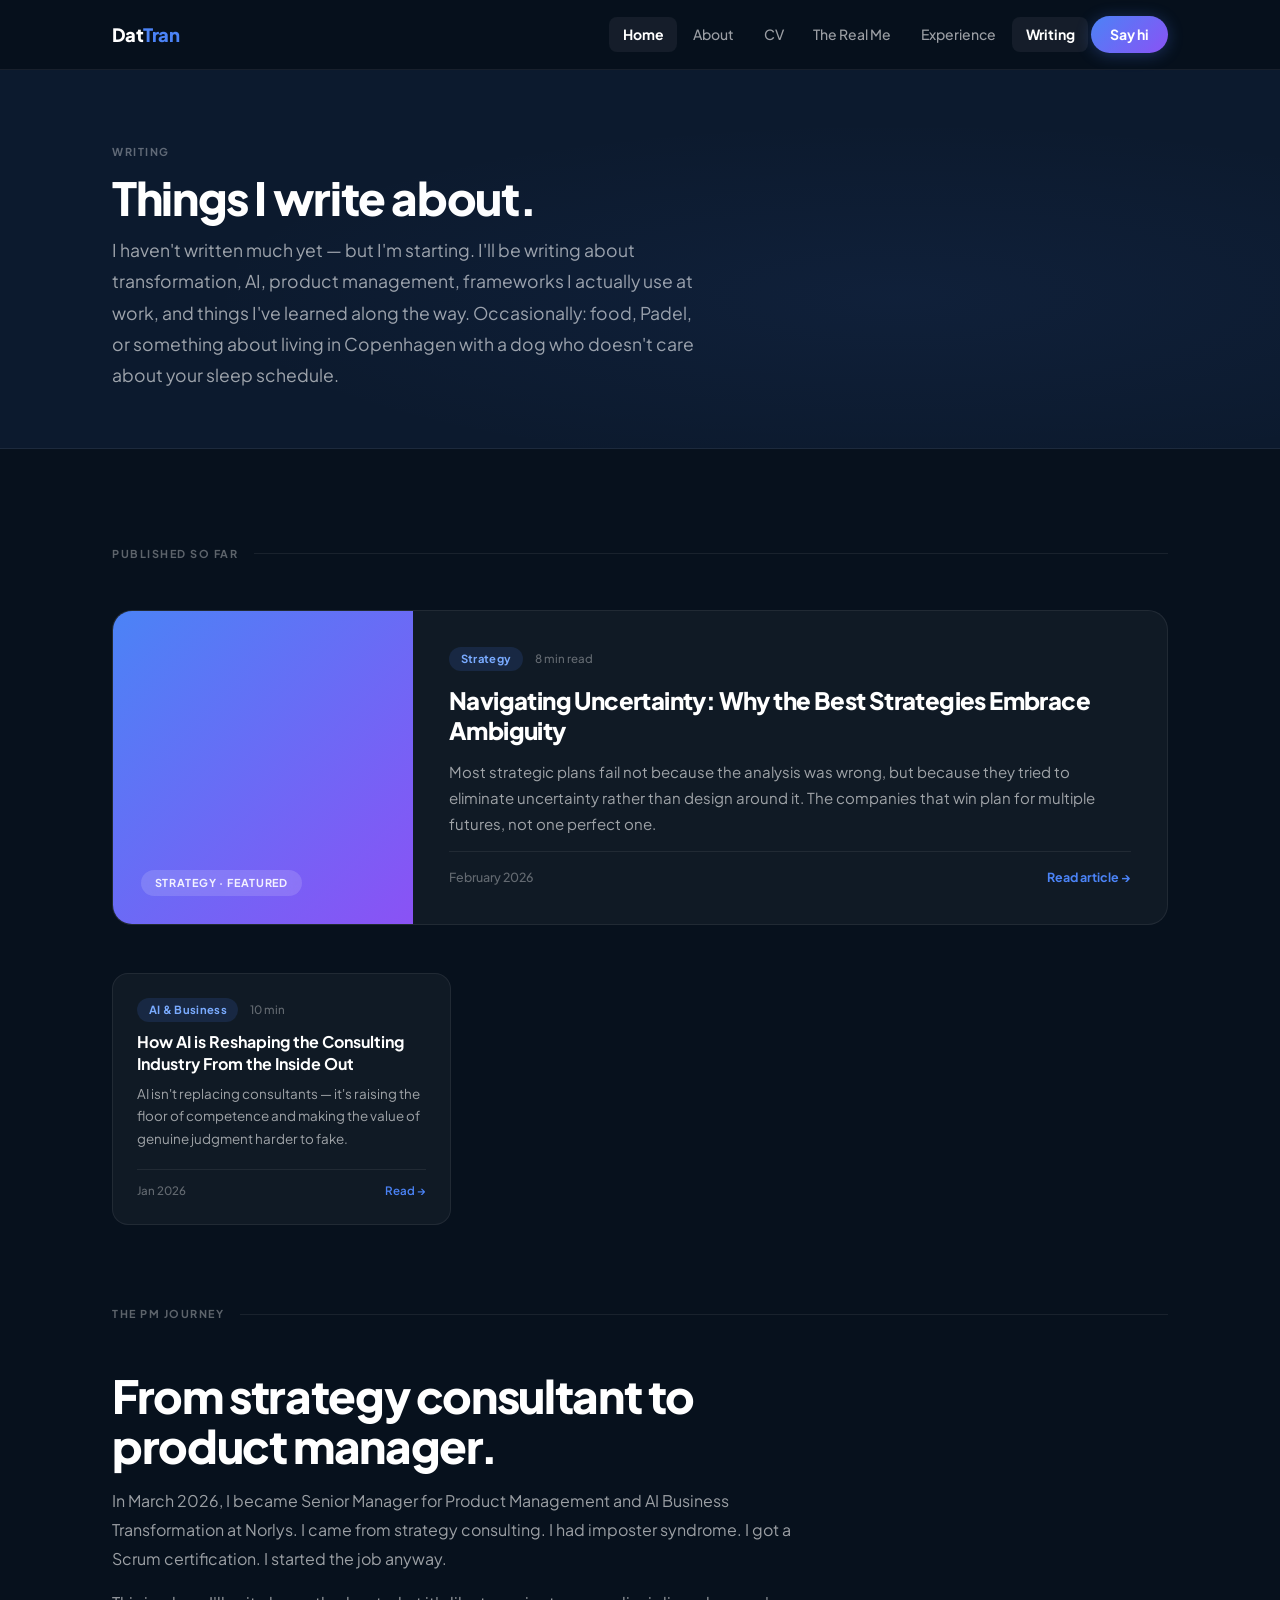
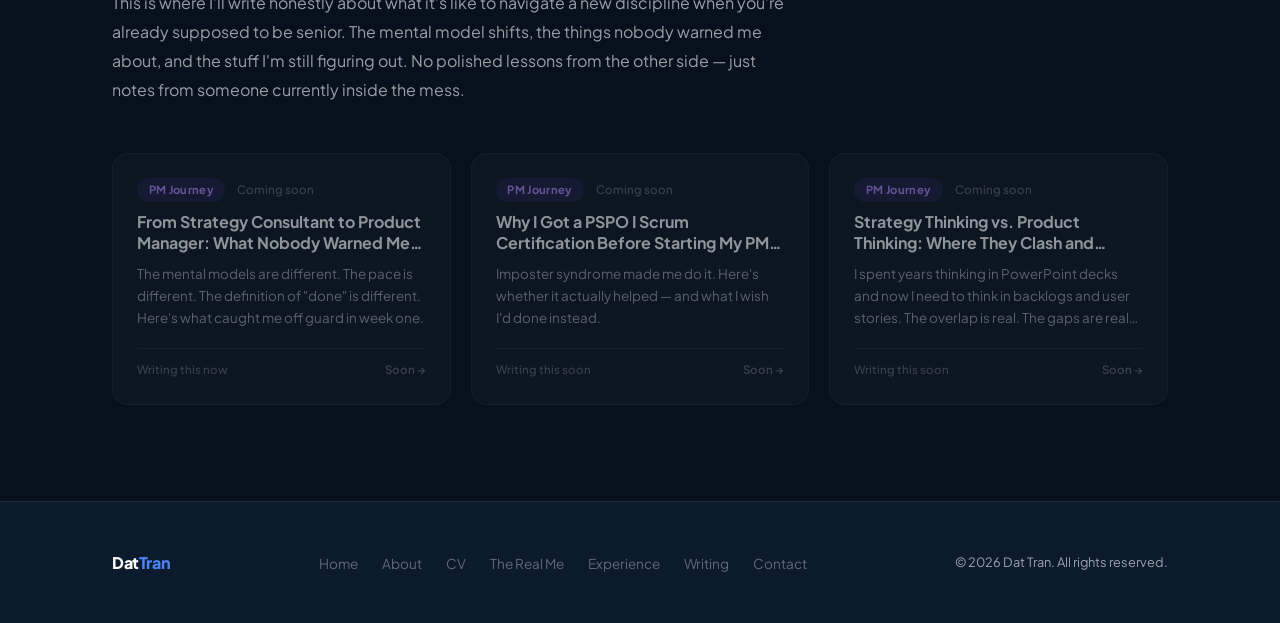
==== commit 8d900256: "Content rewrite: personal voice, real story, honest tone throughout - index.html: personal hero ("I'" ====
--- a/blog/index.html
+++ b/blog/index.html
@@ -4,7 +4,7 @@
   <meta charset="UTF-8" />
   <meta name="viewport" content="width=device-width, initial-scale=1.0" />
   <title>Writing — Dat Tran</title>
-  <meta name="description" content="Writing on strategy, consulting, digital transformation, and decision-making." />
+  <meta name="description" content="Writing on strategy, AI, product management, organizational change, and the occasional recipe. Just getting started." />
   <link rel="stylesheet" href="../css/style.css" />
 </head>
 <body>
@@ -17,10 +17,10 @@
         <li><a href="../index.html">Home</a></li>
         <li><a href="../about.html">About</a></li>
         <li><a href="../cv.html">CV</a></li>
-        <li><a href="../skills.html">Skills</a></li>
-        <li><a href="../clients.html">Work</a></li>
+        <li><a href="../skills.html">The Real Me</a></li>
+        <li><a href="../clients.html">Experience</a></li>
         <li><a href="index.html" class="active">Writing</a></li>
-        <li><a href="mailto:hello@dat-tran.com" class="nav-cta">Get in touch</a></li>
+        <li><a href="mailto:hello@dat-tran.com" class="nav-cta">Say hi</a></li>
       </ul>
       <button class="nav-burger" aria-label="Toggle menu" aria-expanded="false">
         <span></span><span></span><span></span>
@@ -34,20 +34,26 @@
   <header class="blog-index-hero">
     <div class="wrap">
       <p class="label" style="margin-bottom:.75rem;">Writing</p>
-      <h1 class="display-sm">Things I've written.</h1>
-      <p class="lead" style="margin-top:.75rem; max-width:560px;">
-        Strategy, transformation, AI, decision-making, and the things I find interesting
-        working at the intersection of business and ideas. No newsletter — just things
-        worth putting out into the world.
+      <h1 class="display-sm">Things I write about.</h1>
+      <p class="lead" style="margin-top:.75rem; max-width:600px;">
+        I haven't written much yet — but I'm starting. I'll be writing about
+        transformation, AI, product management, frameworks I actually use at work,
+        and things I've learned along the way. Occasionally: food, Padel, or
+        something about living in Copenhagen with a dog who doesn't care about
+        your sleep schedule.
       </p>
     </div>
   </header>
 
   <!-- ================================================
-       CONTENT
+       PUBLISHED SO FAR
        ================================================ -->
   <main class="section">
     <div class="wrap">
+
+      <div class="section-rule">
+        <span class="label">Published so far</span>
+      </div>
 
       <!-- Featured post -->
       <a href="navigating-uncertainty.html" class="blog-featured-card fade-in">
@@ -64,8 +70,8 @@
           </div>
           <p class="blog-featured-card-excerpt">
             Most strategic plans fail not because the analysis was wrong, but because they tried
-            to eliminate uncertainty rather than design around it. The firms that win plan for
-            multiple futures, not one perfect one.
+            to eliminate uncertainty rather than design around it. The companies that win plan
+            for multiple futures, not one perfect one.
           </p>
           <div class="blog-card-footer">
             <span>February 2026</span>
@@ -74,7 +80,6 @@
         </div>
       </a>
 
-      <!-- Post card grid -->
       <div class="blog-card-grid fade-in">
 
         <a href="ai-reshaping-consulting.html" class="blog-card">
@@ -95,96 +100,88 @@
           </div>
         </a>
 
-        <a href="#" class="blog-card">
-          <div class="blog-card-body">
-            <div class="blog-card-meta-top">
-              <span class="tag tag-gray">M&amp;A</span>
-              <span class="blog-card-time">7 min</span>
-            </div>
-            <div class="blog-card-title">The Hidden Integration Failures That Kill M&amp;A Value</div>
-            <p class="blog-card-excerpt">
-              Most M&amp;A value destruction doesn't happen at the deal table. It happens in the
-              first 100 days, and it's almost always cultural.
-            </p>
-            <div class="blog-card-bottom">
-              <span>Dec 2025</span>
-              <span style="color:var(--accent); font-weight:600;">Read →</span>
-            </div>
-          </div>
-        </a>
-
-        <a href="#" class="blog-card">
-          <div class="blog-card-body">
-            <div class="blog-card-meta-top">
-              <span class="tag tag-gray">Leadership</span>
-              <span class="blog-card-time">9 min</span>
-            </div>
-            <div class="blog-card-title">What 40+ Engagements Taught Me About Executive Decision-Making</div>
-            <p class="blog-card-excerpt">
-              After a decade in boardrooms across industries, the patterns are clear.
-              Great leaders don't make better decisions — they create better conditions for them.
-            </p>
-            <div class="blog-card-bottom">
-              <span>Nov 2025</span>
-              <span style="color:var(--accent); font-weight:600;">Read →</span>
-            </div>
-          </div>
-        </a>
-
-        <a href="#" class="blog-card">
-          <div class="blog-card-body">
-            <div class="blog-card-meta-top">
-              <span class="tag tag-gray">Digital</span>
-              <span class="blog-card-time">8 min</span>
-            </div>
-            <div class="blog-card-title">Why Most Digital Transformations Stall at 40%</div>
-            <p class="blog-card-excerpt">
-              The technology rarely fails. It's the operating model — structures, incentives,
-              and ways of working — that don't change fast enough. And that's fixable.
-            </p>
-            <div class="blog-card-bottom">
-              <span>Oct 2025</span>
-              <span style="color:var(--accent); font-weight:600;">Read →</span>
-            </div>
-          </div>
-        </a>
-
-        <a href="#" class="blog-card">
-          <div class="blog-card-body">
-            <div class="blog-card-meta-top">
-              <span class="tag tag-gray">Strategy</span>
-              <span class="blog-card-time">6 min</span>
-            </div>
-            <div class="blog-card-title">The Tyranny of Short-Termism — and How to Fight It</div>
-            <p class="blog-card-excerpt">
-              Quarter-by-quarter thinking is killing strategic ambition at thousands of companies.
-              Here's how a handful have broken free, and what they have in common.
-            </p>
-            <div class="blog-card-bottom">
-              <span>Sep 2025</span>
-              <span style="color:var(--accent); font-weight:600;">Read →</span>
-            </div>
-          </div>
-        </a>
-
-        <a href="#" class="blog-card">
-          <div class="blog-card-body">
-            <div class="blog-card-meta-top">
-              <span class="tag tag-gray">Operations</span>
-              <span class="blog-card-time">10 min</span>
-            </div>
-            <div class="blog-card-title">Operating Models for the Age of AI: A Framework</div>
-            <p class="blog-card-excerpt">
-              As AI automates more analytical tasks, the question isn't how to use AI — it's
-              how to redesign your organization so human judgment is applied where it matters most.
-            </p>
-            <div class="blog-card-bottom">
-              <span>Aug 2025</span>
-              <span style="color:var(--accent); font-weight:600;">Read →</span>
-            </div>
-          </div>
-        </a>
-
+      </div>
+
+      <!-- ================================================
+           PM JOURNEY SECTION
+           ================================================ -->
+      <div id="pm-journey" style="margin-top:5rem;">
+        <div class="section-rule">
+          <span class="label">The PM journey</span>
+        </div>
+
+        <div style="max-width:680px; margin-bottom:3rem;">
+          <h2 class="display-sm" style="margin-bottom:1rem;">From strategy consultant to product manager.</h2>
+          <p style="color:var(--text-2); line-height:1.8;">
+            In March 2026, I became Senior Manager for Product Management and AI Business
+            Transformation at Norlys. I came from strategy consulting. I had imposter syndrome.
+            I got a Scrum certification. I started the job anyway.
+          </p>
+          <p style="color:var(--text-2); line-height:1.8; margin-top:1rem;">
+            This is where I'll write honestly about what it's like to navigate a new discipline
+            when you're already supposed to be senior. The mental model shifts, the things nobody
+            warned me about, and the stuff I'm still figuring out. No polished lessons from the
+            other side — just notes from someone currently inside the mess.
+          </p>
+        </div>
+
+        <div class="blog-card-grid fade-in">
+
+          <a href="#" class="blog-card" style="opacity:.55; cursor:default; pointer-events:none;">
+            <div class="blog-card-body">
+              <div class="blog-card-meta-top">
+                <span class="tag tag-purple">PM Journey</span>
+                <span class="blog-card-time">Coming soon</span>
+              </div>
+              <div class="blog-card-title">From Strategy Consultant to Product Manager: What Nobody Warned Me About</div>
+              <p class="blog-card-excerpt">
+                The mental models are different. The pace is different. The definition of
+                "done" is different. Here's what caught me off guard in week one.
+              </p>
+              <div class="blog-card-bottom">
+                <span>Writing this now</span>
+                <span style="color:var(--text-3); font-weight:600;">Soon →</span>
+              </div>
+            </div>
+          </a>
+
+          <a href="#" class="blog-card" style="opacity:.55; cursor:default; pointer-events:none;">
+            <div class="blog-card-body">
+              <div class="blog-card-meta-top">
+                <span class="tag tag-purple">PM Journey</span>
+                <span class="blog-card-time">Coming soon</span>
+              </div>
+              <div class="blog-card-title">Why I Got a PSPO I Scrum Certification Before Starting My PM Role</div>
+              <p class="blog-card-excerpt">
+                Imposter syndrome made me do it. Here's whether it actually helped —
+                and what I wish I'd done instead.
+              </p>
+              <div class="blog-card-bottom">
+                <span>Writing this soon</span>
+                <span style="color:var(--text-3); font-weight:600;">Soon →</span>
+              </div>
+            </div>
+          </a>
+
+          <a href="#" class="blog-card" style="opacity:.55; cursor:default; pointer-events:none;">
+            <div class="blog-card-body">
+              <div class="blog-card-meta-top">
+                <span class="tag tag-purple">PM Journey</span>
+                <span class="blog-card-time">Coming soon</span>
+              </div>
+              <div class="blog-card-title">Strategy Thinking vs. Product Thinking: Where They Clash and Where They Don't</div>
+              <p class="blog-card-excerpt">
+                I spent years thinking in PowerPoint decks and now I need to think in backlogs
+                and user stories. The overlap is real. The gaps are real too.
+              </p>
+              <div class="blog-card-bottom">
+                <span>Writing this soon</span>
+                <span style="color:var(--text-3); font-weight:600;">Soon →</span>
+              </div>
+            </div>
+          </a>
+
+        </div>
       </div>
 
     </div>
@@ -198,8 +195,8 @@
         <li><a href="../index.html">Home</a></li>
         <li><a href="../about.html">About</a></li>
         <li><a href="../cv.html">CV</a></li>
-        <li><a href="../skills.html">Skills</a></li>
-        <li><a href="../clients.html">Work</a></li>
+        <li><a href="../skills.html">The Real Me</a></li>
+        <li><a href="../clients.html">Experience</a></li>
         <li><a href="index.html">Writing</a></li>
         <li><a href="mailto:hello@dat-tran.com">Contact</a></li>
       </ul>
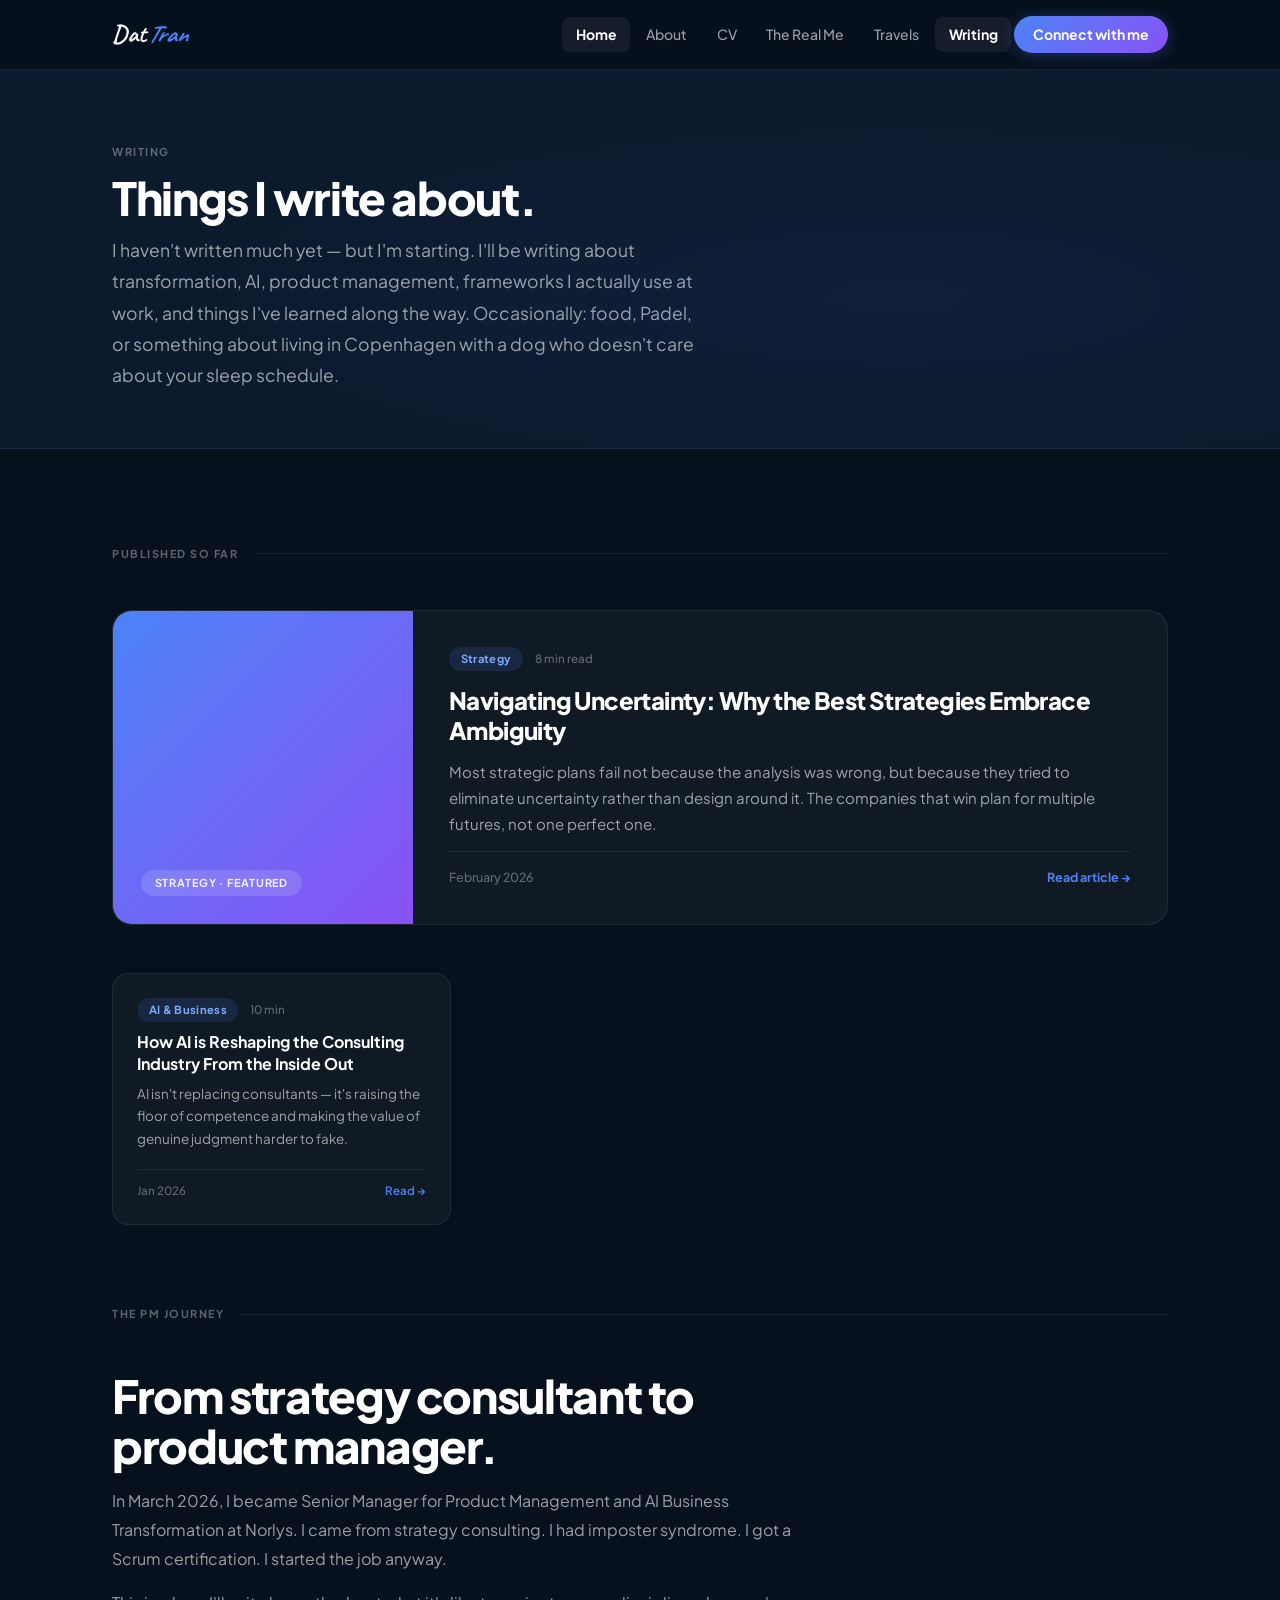
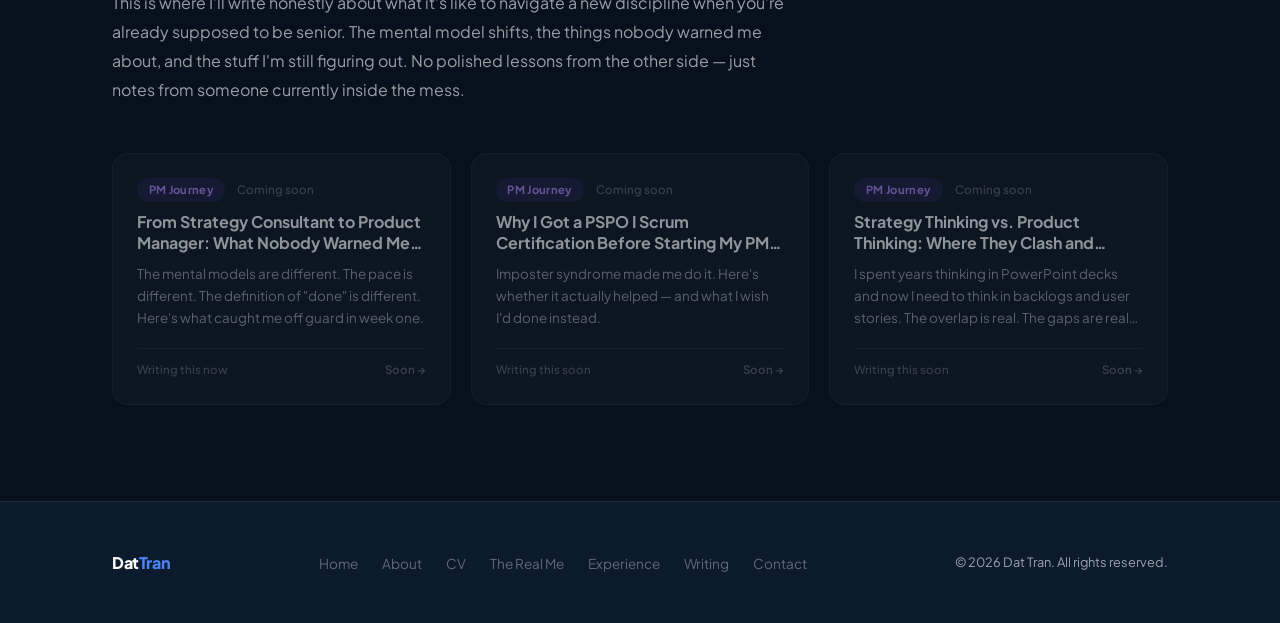
==== commit e9127ad4: "Site-wide updates: travels page, nav, email, and about - Renamed Experience → Travels page, replaced" ====
--- a/blog/index.html
+++ b/blog/index.html
@@ -18,9 +18,9 @@
         <li><a href="../about.html">About</a></li>
         <li><a href="../cv.html">CV</a></li>
         <li><a href="../skills.html">The Real Me</a></li>
-        <li><a href="../clients.html">Experience</a></li>
+        <li><a href="../clients.html">Travels</a></li>
         <li><a href="index.html" class="active">Writing</a></li>
-        <li><a href="mailto:hello@dat-tran.com" class="nav-cta">Say hi</a></li>
+        <li><a href="https://www.linkedin.com/in/dat-tran-a1a35b54/" class="nav-cta" target="_blank" rel="noopener">Connect with me</a></li>
       </ul>
       <button class="nav-burger" aria-label="Toggle menu" aria-expanded="false">
         <span></span><span></span><span></span>
@@ -198,7 +198,7 @@
         <li><a href="../skills.html">The Real Me</a></li>
         <li><a href="../clients.html">Experience</a></li>
         <li><a href="index.html">Writing</a></li>
-        <li><a href="mailto:hello@dat-tran.com">Contact</a></li>
+        <li><a href="mailto:dattran@outlook.dk">Contact</a></li>
       </ul>
       <p class="footer-copy">© 2026 Dat Tran. All rights reserved.</p>
     </div>
--- a/css/style.css
+++ b/css/style.css
@@ -8,6 +8,7 @@
    ================================================ */
 
 @import url('https://fonts.googleapis.com/css2?family=Plus+Jakarta+Sans:ital,wght@0,400;0,500;0,600;0,700;0,800;1,400&display=swap');
+@import url('https://fonts.googleapis.com/css2?family=Caveat:wght@700&display=swap');
 
 /* --- Reset --- */
 *, *::before, *::after { box-sizing: border-box; margin: 0; padding: 0; }
@@ -130,14 +131,16 @@
   gap: 2rem;
 }
 .nav-logo {
-  font-size: 1.15rem;
-  font-weight: 800;
+  font-family: 'Caveat', cursive;
+  font-size: 1.55rem;
+  font-weight: 700;
   color: var(--text);
   text-decoration: none;
-  letter-spacing: -0.03em;
+  letter-spacing: 0.01em;
   white-space: nowrap;
-}
-.nav-logo em { font-style: normal; color: var(--accent); }
+  line-height: 1;
+}
+.nav-logo em { font-style: italic; color: var(--accent); }
 .nav-links {
   display: flex;
   align-items: center;
@@ -326,7 +329,8 @@
   display: grid;
   grid-template-columns: 1fr auto;
   align-items: center;
-  gap: 4rem;
+  gap: 2.5rem;
+  z-index: 1;
 }
 .hero-eyebrow {
   display: inline-flex;
@@ -345,7 +349,47 @@
   0%,100% { box-shadow: 0 0 0 3px rgba(74,222,128,.2); }
   50%      { box-shadow: 0 0 0 7px rgba(74,222,128,.06); }
 }
-.hero-eyebrow-text { font-size: .72rem; font-weight: 700; letter-spacing: .14em; text-transform: uppercase; color: var(--text-3); }
+
+/* FLOATING HERO ICONS */
+@keyframes floatie-a {
+  0%, 100% { transform: translateY(0px) rotate(0deg); }
+  35%       { transform: translateY(-22px) rotate(9deg); }
+  70%       { transform: translateY(-9px) rotate(-5deg); }
+}
+@keyframes floatie-b {
+  0%, 100% { transform: translateY(0px) rotate(0deg); }
+  40%       { transform: translateY(-18px) rotate(-11deg); }
+  75%       { transform: translateY(-6px) rotate(7deg); }
+}
+.hero-floaties {
+  position: absolute;
+  inset: 0;
+  pointer-events: none;
+  overflow: hidden;
+  z-index: 0;
+}
+.hero-floatie {
+  position: absolute;
+  line-height: 1;
+  opacity: 0.18;
+  animation: floatie-a 8s ease-in-out infinite;
+  user-select: none;
+}
+.hero-floatie:nth-child(1)  { top:  8%; left:  5%;  font-size: 2.8rem; animation-duration: 7s;    animation-delay: 0s;   }
+.hero-floatie:nth-child(2)  { top: 66%; left:  3%;  font-size: 2.1rem; animation-duration: 9.2s;  animation-delay: 1.5s; animation-name: floatie-b; }
+.hero-floatie:nth-child(3)  { top: 22%; left: 43%;  font-size: 2.6rem; animation-duration: 8.1s;  animation-delay: 0.6s; }
+.hero-floatie:nth-child(4)  { top: 78%; left: 45%;  font-size: 2rem;   animation-duration: 11s;   animation-delay: 2.1s; animation-name: floatie-b; }
+.hero-floatie:nth-child(5)  { top: 42%; right: 1%;  font-size: 2.3rem; animation-duration: 7.6s;  animation-delay: 3s;   }
+.hero-floatie:nth-child(6)  { top: 86%; right: 23%; font-size: 1.9rem; animation-duration: 10.3s; animation-delay: 1s;   animation-name: floatie-b; }
+.hero-floatie:nth-child(7)  { top:  5%; right: 37%; font-size: 1.9rem; animation-duration: 6.4s;  animation-delay: 4s;   }
+.hero-floatie:nth-child(8)  { top: 55%; left: 47%;  font-size: 2.2rem; animation-duration: 12s;   animation-delay: 0.9s; animation-name: floatie-b; }
+.hero-floatie:nth-child(9)  { top: 18%; right: 17%; font-size: 2rem;   animation-duration: 8.6s;  animation-delay: 2.5s; }
+.hero-floatie:nth-child(10) { top: 89%; left: 30%;  font-size: 1.8rem; animation-duration: 9.7s;  animation-delay: 0.4s; animation-name: floatie-b; }
+.hero-floatie:nth-child(11) { top: 48%; right: 5%;  font-size: 2rem;   animation-duration: 7.3s;  animation-delay: 5.1s; }
+.hero-floatie:nth-child(12) { top: 62%; right: 31%; font-size: 2.1rem; animation-duration: 10.6s; animation-delay: 1.3s; animation-name: floatie-b; }
+.hero-floatie:nth-child(13) { top: 30%; left: 50%;  font-size: 1.8rem; animation-duration: 6.9s;  animation-delay: 3.6s; }
+.hero-floatie:nth-child(14) { top: 75%; right: 13%; font-size: 1.7rem; animation-duration: 11.4s; animation-delay: 0.8s; animation-name: floatie-b; }
+.hero-eyebrow-text { font-size: .72rem; font-weight: 700; letter-spacing: .14em; text-transform: uppercase; color: var(--text-3); white-space: nowrap; }
 .hero .display { color: var(--white); }
 .hero-sub {
   font-size: 1.1rem;
@@ -356,14 +400,13 @@
 }
 .hero-actions { display: flex; gap: .85rem; flex-wrap: wrap; }
 .hero-photo {
-  width: 200px; height: 200px;
-  border-radius: 24px;
-  border: 1px solid var(--border-2);
-  background: var(--card);
-  display: flex; align-items: center; justify-content: center;
-  font-size: 5rem;
+  width: 480px; height: 600px;
+  border-radius: 20px;
+  background: transparent;
   flex-shrink: 0;
   overflow: hidden;
+  -webkit-mask-image: linear-gradient(to right, transparent 0%, black 35%);
+  mask-image: linear-gradient(to right, transparent 0%, black 35%);
 }
 .hero-stats {
   position: relative;
@@ -596,6 +639,20 @@
    WORK / CLIENTS PAGE
    ================================================ */
 .clients-grid { display: grid; grid-template-columns: repeat(auto-fill, minmax(310px, 1fr)); gap: 1.5rem; }
+
+/* TRAVEL TIMELINE */
+.travel-timeline { display: flex; flex-direction: column; gap: 2.5rem; }
+.travel-item { display: grid; grid-template-columns: 100px 1fr; gap: 2rem; align-items: start; }
+.travel-date-col { text-align: center; padding-top: .5rem; }
+.travel-month { font-size: .72rem; font-weight: 700; letter-spacing: .1em; text-transform: uppercase; color: var(--text-3); margin-bottom: .5rem; }
+.travel-flag { font-size: 2.4rem; line-height: 1; }
+.travel-card { background: var(--card); border: 1px solid var(--border); border-radius: var(--r); overflow: hidden; transition: border-color .2s, background .2s; }
+.travel-card:hover { border-color: var(--border-2); background: var(--card-h); }
+.travel-photo { width: 100%; aspect-ratio: 16/9; background: var(--bg-2); border-bottom: 1px solid var(--border); display: flex; align-items: center; justify-content: center; color: var(--text-3); font-size: .875rem; overflow: hidden; }
+.travel-photo img { width: 100%; height: 100%; object-fit: cover; }
+.travel-card-body { padding: 1.25rem 1.5rem; }
+.travel-destination { font-size: 1.05rem; font-weight: 700; color: var(--white); margin-bottom: .5rem; }
+.travel-desc { font-size: .9rem; color: var(--text-2); line-height: 1.65; }
 .client-card {
   background: var(--card);
   border: 1px solid var(--border);
@@ -823,7 +880,8 @@
    ================================================ */
 @media (max-width: 960px) {
   .hero-inner { grid-template-columns: 1fr; }
-  .hero-photo { width: 130px; height: 130px; font-size: 3.5rem; border-radius: 16px; order: -1; }
+  .hero-photo { width: 100%; height: 300px; border-radius: 16px; order: -1; -webkit-mask-image: linear-gradient(to bottom, black 55%, transparent 100%); mask-image: linear-gradient(to bottom, black 55%, transparent 100%); }
+  .hero-floatie { font-size: 1.2rem !important; opacity: 0.12; }
   .about-strip-inner { grid-template-columns: 1fr; gap: 3rem; }
   .cv-grid { grid-template-columns: 1fr; }
   a.blog-featured-card { grid-template-columns: 1fr; }
@@ -836,6 +894,7 @@
   .about-page-inner { grid-template-columns: 1fr; }
   .about-photo-placeholder { width: 180px; height: 220px; font-size: 4rem; }
   .about-values-grid { grid-template-columns: repeat(2, 1fr); }
+  .about-personal-cols { grid-template-columns: 1fr !important; }
 }
 
 @media (max-width: 640px) {
@@ -849,6 +908,8 @@
   .hero { padding: 60px 0 52px; }
   .hero-stats { padding-top: 1.75rem; margin-top: 2.5rem; }
   .clients-grid, .testimonial-cards { grid-template-columns: 1fr; }
+  .travel-item { grid-template-columns: 60px 1fr; gap: 1rem; }
+  .travel-flag { font-size: 1.8rem; }
   .skill-cards { grid-template-columns: repeat(auto-fill, minmax(160px, 1fr)); }
   .footer-inner { flex-direction: column; text-align: center; }
   .footer-links { justify-content: center; }
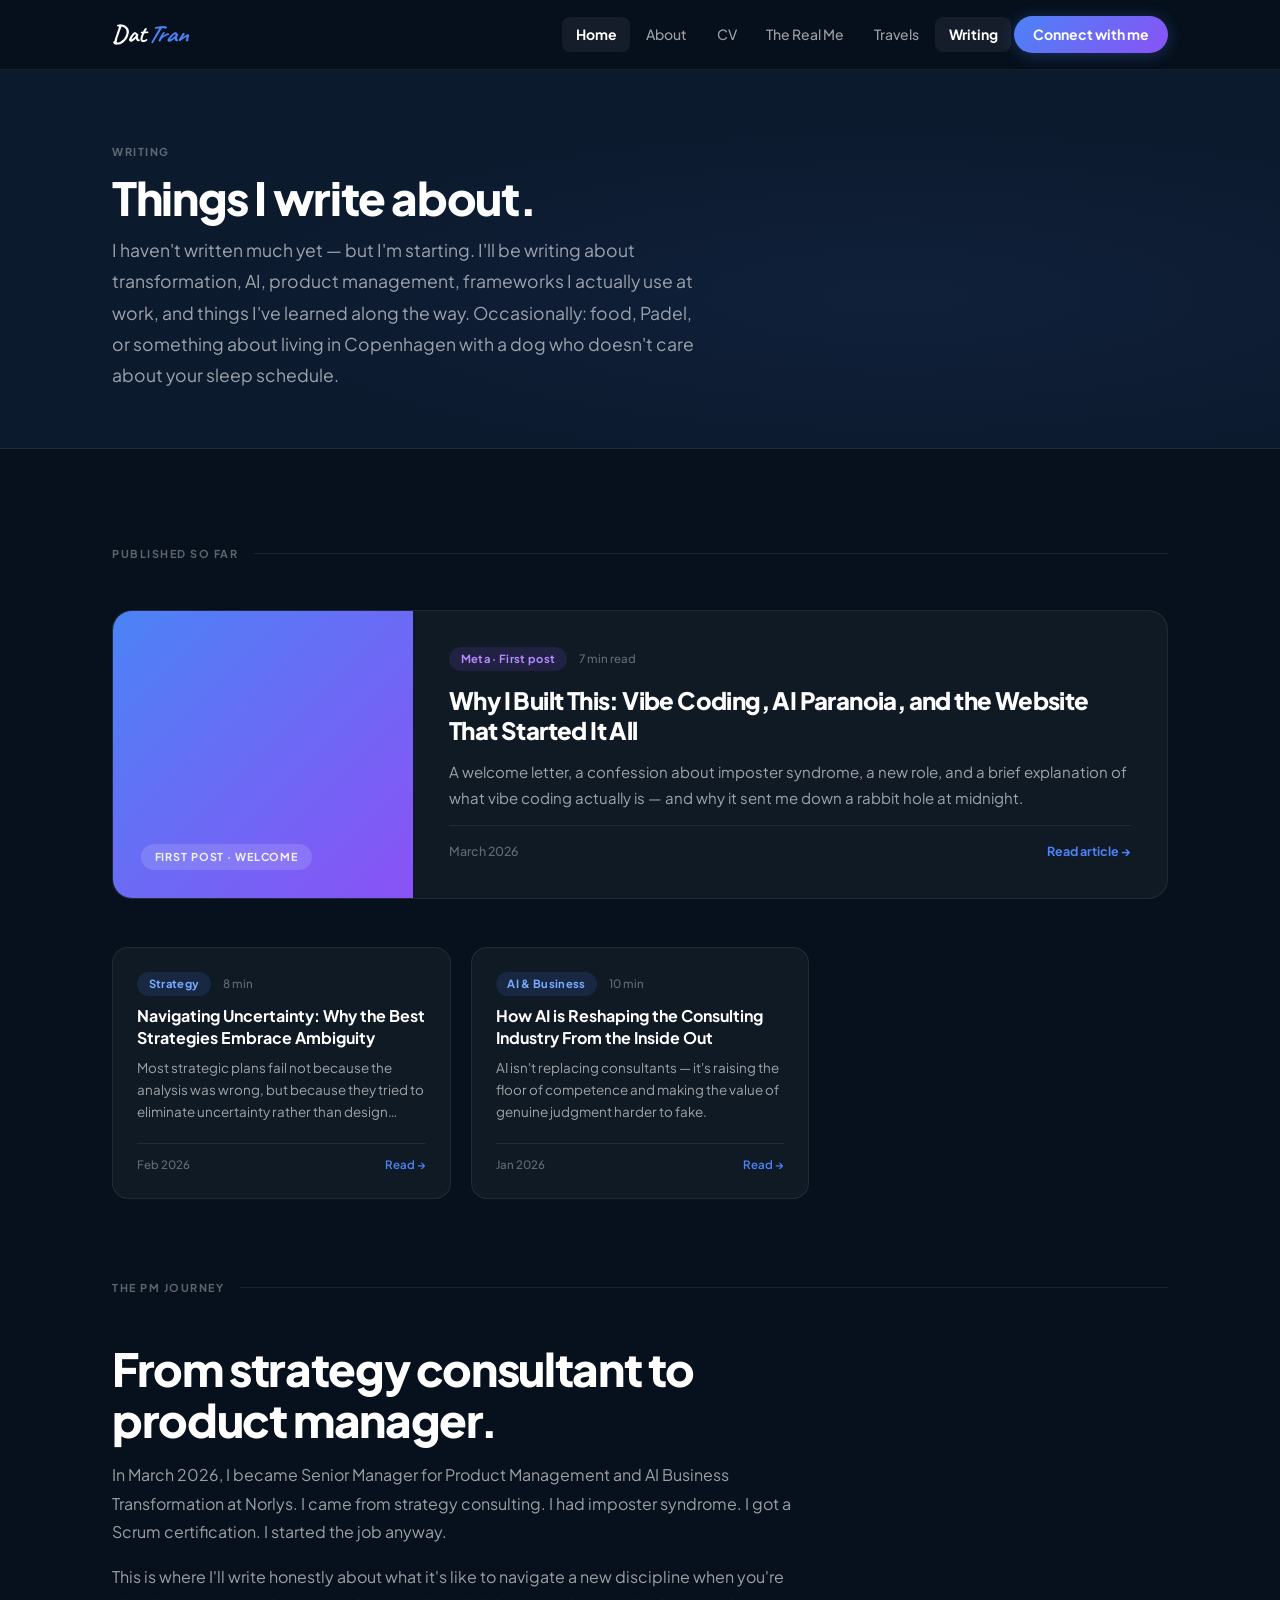
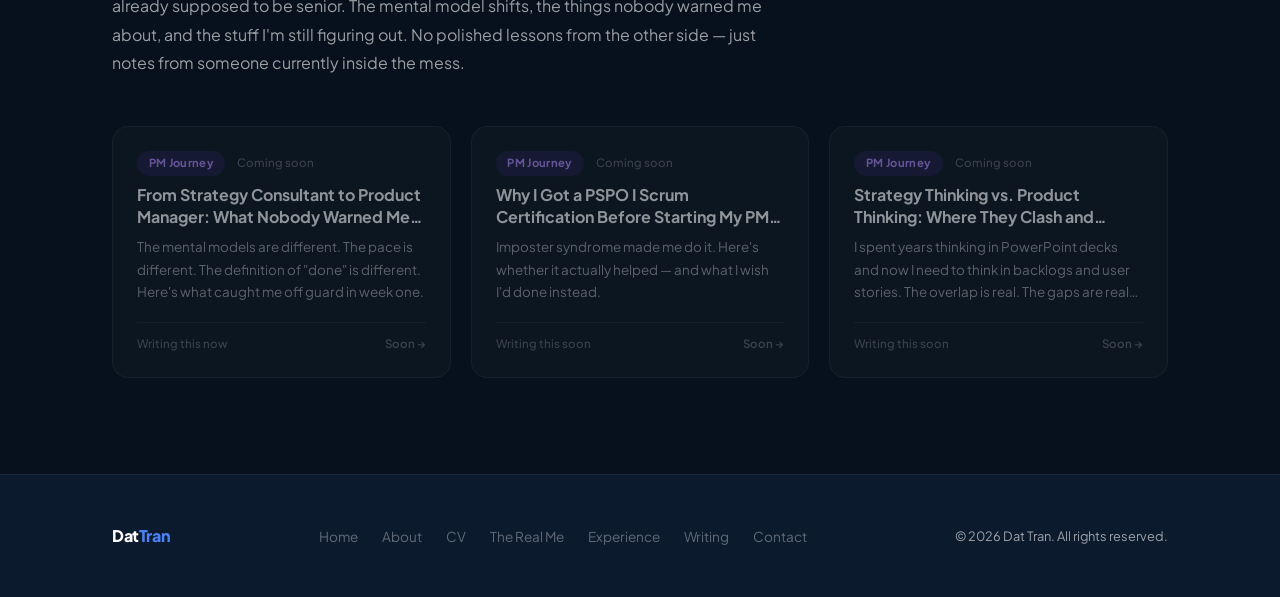
==== commit 04174180: "About, CV logos, and first blog post About: - Hero h1: "Curious, hungry, always building something."" ====
--- a/blog/index.html
+++ b/blog/index.html
@@ -56,31 +56,49 @@
       </div>
 
       <!-- Featured post -->
-      <a href="navigating-uncertainty.html" class="blog-featured-card fade-in">
+      <a href="why-i-built-this.html" class="blog-featured-card fade-in">
         <div class="blog-featured-card-cover">
-          <span class="blog-featured-label">Strategy · Featured</span>
+          <span class="blog-featured-label">First post · Welcome</span>
         </div>
         <div class="blog-featured-card-body">
           <div class="blog-card-meta-top">
-            <span class="tag tag-blue">Strategy</span>
-            <span class="blog-card-time">8 min read</span>
+            <span class="tag tag-purple">Meta · First post</span>
+            <span class="blog-card-time">7 min read</span>
           </div>
           <div class="blog-featured-card-title">
-            Navigating Uncertainty: Why the Best Strategies Embrace Ambiguity
+            Why I Built This: Vibe Coding, AI Paranoia, and the Website That Started It All
           </div>
           <p class="blog-featured-card-excerpt">
-            Most strategic plans fail not because the analysis was wrong, but because they tried
-            to eliminate uncertainty rather than design around it. The companies that win plan
-            for multiple futures, not one perfect one.
+            A welcome letter, a confession about imposter syndrome, a new role, and a brief
+            explanation of what vibe coding actually is — and why it sent me down a rabbit
+            hole at midnight.
           </p>
           <div class="blog-card-footer">
-            <span>February 2026</span>
+            <span>March 2026</span>
             <span class="blog-card-footer-cta">Read article →</span>
           </div>
         </div>
       </a>
 
       <div class="blog-card-grid fade-in">
+
+        <a href="navigating-uncertainty.html" class="blog-card">
+          <div class="blog-card-body">
+            <div class="blog-card-meta-top">
+              <span class="tag tag-blue">Strategy</span>
+              <span class="blog-card-time">8 min</span>
+            </div>
+            <div class="blog-card-title">Navigating Uncertainty: Why the Best Strategies Embrace Ambiguity</div>
+            <p class="blog-card-excerpt">
+              Most strategic plans fail not because the analysis was wrong, but because they tried
+              to eliminate uncertainty rather than design around it.
+            </p>
+            <div class="blog-card-bottom">
+              <span>Feb 2026</span>
+              <span style="color:var(--accent); font-weight:600;">Read →</span>
+            </div>
+          </div>
+        </a>
 
         <a href="ai-reshaping-consulting.html" class="blog-card">
           <div class="blog-card-body">
--- a/css/style.css
+++ b/css/style.css
@@ -570,6 +570,73 @@
 .cv-dl-label { font-size: .7rem; color: rgba(255,255,255,.6); display: block; }
 .cv-dl-text { font-weight: 700; font-size: .95rem; }
 .cv-dl-arrow { font-size: 1.1rem; }
+/* Org badges in timeline */
+.org-badge {
+  display: inline-flex;
+  align-items: center;
+  justify-content: center;
+  width: 22px; height: 22px;
+  border-radius: 5px;
+  font-size: .55rem;
+  font-weight: 800;
+  flex-shrink: 0;
+  letter-spacing: 0;
+  margin-right: .4rem;
+  vertical-align: text-bottom;
+  position: relative;
+  top: -1px;
+  color: white;
+  line-height: 1;
+}
+
+/* Education sidebar rows with logo */
+.edu-item {
+  display: flex;
+  gap: .75rem;
+  align-items: flex-start;
+}
+.edu-item + .edu-item { margin-top: 1.25rem; padding-top: 1.25rem; border-top: 1px solid var(--border); }
+.edu-logo {
+  width: 36px; height: 36px;
+  border-radius: 8px;
+  display: flex;
+  align-items: center;
+  justify-content: center;
+  font-size: .62rem;
+  font-weight: 800;
+  flex-shrink: 0;
+  text-align: center;
+  line-height: 1.2;
+  color: white;
+}
+.edu-item-body { flex: 1; min-width: 0; }
+.edu-thesis { font-size: .74rem; color: var(--text-3); line-height: 1.5; margin-top: .3rem; font-style: italic; }
+
+/* Certifications sidebar */
+.cert-item {
+  display: flex;
+  gap: .75rem;
+  align-items: flex-start;
+}
+.cert-item + .cert-item { margin-top: 1rem; padding-top: 1rem; border-top: 1px solid var(--border); }
+.cert-logo {
+  width: 36px; height: 36px;
+  border-radius: 8px;
+  display: flex;
+  align-items: center;
+  justify-content: center;
+  font-size: .62rem;
+  font-weight: 800;
+  flex-shrink: 0;
+  text-align: center;
+  line-height: 1.2;
+  color: white;
+}
+.cert-item-body { flex: 1; min-width: 0; }
+.cert-name { font-size: .88rem; font-weight: 700; color: var(--white); margin-bottom: .1rem; }
+.cert-issuer { font-size: .78rem; color: var(--text-2); }
+.cert-date { font-size: .72rem; color: var(--text-3); margin-top: .1rem; }
+
 .linkedin-btn {
   display: flex;
   align-items: center;
@@ -871,6 +938,589 @@
 .about-connect-section::before { content: ''; position: absolute; width: 600px; height: 400px; border-radius: 50%; background: radial-gradient(circle, rgba(75,131,246,.1) 0%, transparent 70%); top: 50%; left: 50%; transform: translate(-50%,-50%); pointer-events: none; }
 
 /* ================================================
+   ABOUT PAGE — INTRO SNAPSHOT
+   ================================================ */
+.about-intro { border-top: 1px solid var(--border); }
+.about-intro-inner {
+  display: grid;
+  grid-template-columns: 1fr 1fr;
+  gap: 5rem;
+  align-items: center;
+}
+.chapter-pill {
+  display: inline-block;
+  padding: .35rem .9rem;
+  border: 1px solid var(--border);
+  border-radius: 100px;
+  font-size: .75rem;
+  font-weight: 600;
+  color: var(--text-3);
+  letter-spacing: .04em;
+  transition: border-color .2s, color .2s;
+}
+.chapter-pill:hover { border-color: rgba(75,131,246,.4); color: var(--accent); }
+.snapshot-grid {
+  display: grid;
+  grid-template-columns: repeat(3, 1fr);
+  gap: .85rem;
+}
+.snapshot-item {
+  background: var(--card);
+  border: 1px solid var(--border);
+  border-radius: var(--r);
+  padding: 1.25rem 1rem;
+  text-align: center;
+  transition: border-color .2s, background .2s, transform .2s;
+}
+.snapshot-item:hover {
+  border-color: rgba(75,131,246,.3);
+  background: rgba(75,131,246,.05);
+  transform: translateY(-2px);
+}
+.snapshot-val {
+  font-size: 1.7rem;
+  font-weight: 800;
+  color: var(--white);
+  line-height: 1.1;
+  margin-bottom: .3rem;
+}
+.snapshot-key {
+  font-size: .65rem;
+  font-weight: 700;
+  letter-spacing: .08em;
+  text-transform: uppercase;
+  color: var(--text-3);
+  line-height: 1.4;
+}
+
+/* ================================================
+   TRAVELS PAGE — HERO
+   ================================================ */
+.travels-hero {
+  background: var(--bg);
+  padding: 96px 0 72px;
+  position: relative;
+  overflow: hidden;
+  border-bottom: 1px solid var(--border);
+}
+.travels-hero::before {
+  content: '';
+  position: absolute;
+  width: 700px; height: 700px;
+  border-radius: 50%;
+  background: radial-gradient(circle, rgba(75,131,246,.1) 0%, transparent 70%);
+  top: -250px; right: -180px;
+  pointer-events: none;
+}
+.travels-hero::after {
+  content: '';
+  position: absolute;
+  width: 480px; height: 480px;
+  border-radius: 50%;
+  background: radial-gradient(circle, rgba(138,82,245,.07) 0%, transparent 70%);
+  bottom: -120px; left: -120px;
+  pointer-events: none;
+}
+
+/* Travel Stats Bar */
+.travel-stats-strip {
+  display: flex;
+  border: 1px solid var(--border);
+  border-radius: var(--r);
+  background: var(--card);
+  overflow: hidden;
+  max-width: 560px;
+}
+.travel-stat-item {
+  flex: 1;
+  padding: 1.25rem 1rem;
+  border-right: 1px solid var(--border);
+  text-align: center;
+}
+.travel-stat-item:last-child { border-right: none; }
+.travel-stat-num {
+  font-size: 1.9rem;
+  font-weight: 800;
+  letter-spacing: -0.04em;
+  line-height: 1;
+  background: var(--accent-grd);
+  -webkit-background-clip: text;
+  -webkit-text-fill-color: transparent;
+  background-clip: text;
+  margin-bottom: .3rem;
+}
+.travel-stat-label {
+  font-size: .62rem;
+  font-weight: 700;
+  letter-spacing: .1em;
+  text-transform: uppercase;
+  color: var(--text-3);
+}
+
+/* ================================================
+   TRAVELS PAGE — TIMELINE V2 (center-line)
+   ================================================ */
+.tl-v2 {
+  position: relative;
+  padding: 1rem 0 3rem;
+}
+.tl-v2::before {
+  content: '';
+  position: absolute;
+  left: 50%;
+  top: 0;
+  bottom: 0;
+  width: 2px;
+  background: linear-gradient(
+    to bottom,
+    transparent 0%,
+    rgba(75,131,246,.4) 6%,
+    rgba(75,131,246,.6) 30%,
+    rgba(138,82,245,.6) 70%,
+    rgba(138,82,245,.4) 94%,
+    transparent 100%
+  );
+  transform: translateX(-50%);
+  pointer-events: none;
+}
+.tl-v2-year {
+  position: relative;
+  z-index: 2;
+  display: flex;
+  justify-content: center;
+  margin: 4rem 0 2rem;
+}
+.tl-v2-year:first-child { margin-top: 0; }
+.tl-v2-year-badge {
+  display: inline-block;
+  padding: .5rem 1.75rem;
+  border-radius: 100px;
+  font-size: .8rem;
+  font-weight: 800;
+  letter-spacing: .14em;
+  color: var(--white);
+  background: var(--bg-2);
+  border: 1.5px solid rgba(75,131,246,.45);
+  box-shadow: 0 0 20px rgba(75,131,246,.15), 0 0 0 4px rgba(75,131,246,.05);
+  position: relative;
+}
+.tl-entry {
+  display: grid;
+  grid-template-columns: 1fr 2.5rem 1fr;
+  gap: 0 2rem;
+  margin-bottom: 1.75rem;
+  position: relative;
+  z-index: 1;
+  align-items: start;
+  /* start invisible for scroll animation */
+  opacity: 0;
+  transition: opacity .4s ease;
+}
+.tl-entry.is-visible { opacity: 1; }
+.tl-entry-spacer { /* empty column */ }
+.tl-entry-dot-col {
+  display: flex;
+  justify-content: center;
+  padding-top: 1.35rem;
+}
+.tl-entry-dot {
+  width: 14px;
+  height: 14px;
+  border-radius: 50%;
+  background: var(--accent-grd);
+  flex-shrink: 0;
+  animation: tlDotPulse 3s ease-in-out infinite;
+}
+.tl-entry-card {
+  background: var(--card);
+  border: 1px solid var(--border);
+  border-radius: var(--r);
+  padding: 1.35rem 1.5rem;
+  cursor: default;
+  transition: border-color .2s, transform .25s, background .2s, box-shadow .25s;
+  /* card starts off-screen for slide animation */
+  opacity: 0;
+}
+.tl-entry.is-visible.right .tl-entry-card {
+  animation: tlSlideFromRight .55s cubic-bezier(.22,.68,0,1.2) .1s both;
+}
+.tl-entry.is-visible.left .tl-entry-card {
+  animation: tlSlideFromLeft .55s cubic-bezier(.22,.68,0,1.2) .1s both;
+}
+.tl-entry-card:hover {
+  border-color: rgba(75,131,246,.4);
+  background: rgba(75,131,246,.05);
+  transform: translateY(-3px);
+  box-shadow: 0 10px 36px rgba(75,131,246,.12);
+}
+.tl-entry-card--first {
+  border-color: rgba(138,82,245,.3);
+  background: rgba(138,82,245,.04);
+}
+.tl-entry-card--first::after {
+  content: '✦ Origin';
+  display: inline-block;
+  font-size: .62rem;
+  font-weight: 700;
+  letter-spacing: .1em;
+  text-transform: uppercase;
+  color: var(--purple);
+  margin-top: .75rem;
+}
+.tl-entry-flag {
+  font-size: 1.85rem;
+  margin-bottom: .6rem;
+  display: inline-block;
+  line-height: 1;
+  transition: transform .3s ease;
+}
+.tl-entry-card:hover .tl-entry-flag {
+  animation: tlFlagBounce .55s ease-in-out;
+}
+.tl-entry-month {
+  font-size: .62rem;
+  font-weight: 700;
+  letter-spacing: .12em;
+  text-transform: uppercase;
+  color: var(--accent);
+  margin-bottom: .2rem;
+}
+.tl-entry-dest {
+  font-size: 1rem;
+  font-weight: 800;
+  color: var(--white);
+  margin-bottom: .45rem;
+  letter-spacing: -0.02em;
+  line-height: 1.25;
+}
+.tl-entry-desc {
+  font-size: .84rem;
+  color: var(--text-2);
+  line-height: 1.68;
+}
+
+/* ================================================
+   HORIZONTAL TIMELINE (Travels page)
+   ================================================ */
+
+/* Section wrapper */
+.tl-section { padding-top: 2rem; padding-bottom: 0; }
+
+/* Scroll hint bar */
+.tl-scroll-hint {
+  display: flex;
+  align-items: center;
+  justify-content: center;
+  gap: .75rem;
+  margin-bottom: 2rem;
+  color: var(--text-3);
+  font-size: .75rem;
+  font-weight: 600;
+  letter-spacing: .08em;
+  text-transform: uppercase;
+  user-select: none;
+}
+.tl-scroll-arrow {
+  font-size: 1.4rem;
+  line-height: 1;
+  animation: tl-nudge 1.6s ease-in-out infinite;
+}
+.tl-scroll-arrow--left  { animation-delay: 0s; }
+.tl-scroll-arrow--right { animation-delay: .3s; }
+@keyframes tl-nudge {
+  0%, 100% { transform: translateX(0);    opacity: .4; }
+  50%       { transform: translateX(4px); opacity: 1; }
+}
+.tl-scroll-arrow--left { animation-name: tl-nudge-left; }
+@keyframes tl-nudge-left {
+  0%, 100% { transform: translateX(0);     opacity: .4; }
+  50%       { transform: translateX(-4px); opacity: 1; }
+}
+
+/* Outer scroll wrapper */
+.tl-horiz-outer {
+  overflow-x: auto;
+  overflow-y: visible;
+  padding: 0 0 3rem;
+  cursor: grab;
+  user-select: none;
+  -webkit-overflow-scrolling: touch;
+  scroll-snap-type: x proximity;
+  scrollbar-width: thin;
+  scrollbar-color: rgba(255,255,255,.15) transparent;
+}
+.tl-horiz-outer::-webkit-scrollbar { height: 4px; }
+.tl-horiz-outer::-webkit-scrollbar-track { background: transparent; }
+.tl-horiz-outer::-webkit-scrollbar-thumb { background: rgba(255,255,255,.15); border-radius: 4px; }
+.tl-horiz-outer.is-dragging { cursor: grabbing; }
+
+/* Inner flex track */
+.tl-horiz {
+  display: flex;
+  align-items: flex-start;
+  min-width: max-content;
+  padding: 0 3rem;
+  position: relative;
+}
+
+/* The horizontal line — sits at: head-height (4rem) + half-dot (7px) */
+.tl-horiz::before {
+  content: '';
+  position: absolute;
+  top: calc(4rem + 7px);
+  left: 0;
+  right: 0;
+  height: 2px;
+  background: linear-gradient(90deg,
+    transparent 0,
+    var(--border) 3rem,
+    var(--border) calc(100% - 3rem),
+    transparent 100%);
+  z-index: 0;
+  pointer-events: none;
+}
+
+/* Each trip entry */
+.tl-he {
+  display: flex;
+  flex-direction: column;
+  align-items: center;
+  width: 252px;
+  flex-shrink: 0;
+  padding: 0 8px;
+  scroll-snap-align: start;
+  transition: opacity .3s ease;
+}
+
+/* Year badge row — tall enough for year pill + month label */
+.tl-he-head {
+  height: 4rem;
+  display: flex;
+  flex-direction: column;
+  align-items: center;
+  justify-content: flex-end;
+  padding-bottom: .35rem;
+  gap: .25rem;
+  width: 100%;
+}
+
+.tl-he-year-pill {
+  background: var(--accent);
+  border: none;
+  padding: .25rem 1rem;
+  border-radius: 20px;
+  font-size: .7rem;
+  font-weight: 800;
+  letter-spacing: .12em;
+  text-transform: uppercase;
+  color: #fff;
+  white-space: nowrap;
+  position: relative;
+  z-index: 3;
+  box-shadow: 0 2px 10px rgba(75,131,246,.45);
+}
+
+.tl-he-month-label {
+  font-size: .62rem;
+  font-weight: 700;
+  letter-spacing: .1em;
+  text-transform: uppercase;
+  color: var(--text-3);
+  line-height: 1;
+  position: relative;
+  z-index: 3;
+}
+
+/* Dot on the line */
+.tl-he-dot {
+  width: 14px;
+  height: 14px;
+  border-radius: 50%;
+  background: var(--accent);
+  border: 3px solid var(--bg);
+  box-shadow: 0 0 0 1.5px var(--accent);
+  flex-shrink: 0;
+  z-index: 2;
+  transition: transform .2s, box-shadow .25s;
+  position: relative;
+}
+.tl-he:hover .tl-he-dot {
+  transform: scale(1.4);
+  box-shadow: 0 0 0 4px rgba(75, 131, 246, .25);
+}
+/* First-trip dot: purple glow */
+.tl-he-dot--first {
+  background: #8A52F5;
+  box-shadow: 0 0 0 1.5px #8A52F5;
+  animation: tl-dot-pulse 2.5s ease-in-out infinite;
+}
+@keyframes tl-dot-pulse {
+  0%, 100% { box-shadow: 0 0 0 1.5px #8A52F5, 0 0 10px rgba(138,82,245,.3); }
+  50%       { box-shadow: 0 0 0 5px rgba(138,82,245,.1), 0 0 20px rgba(138,82,245,.5); }
+}
+
+/* Vertical connector dot → card */
+.tl-he-conn {
+  width: 2px;
+  height: 1.75rem;
+  background: var(--border);
+  flex-shrink: 0;
+}
+
+/* The card */
+.tl-he-card {
+  width: 100%;
+  background: var(--card);
+  border-radius: 14px;
+  border: 1px solid var(--border);
+  padding: 1.25rem 1.1rem;
+  transition: border-color .2s, transform .3s ease, box-shadow .25s;
+  position: relative;
+  transform-origin: top center;
+}
+.tl-he-card:hover {
+  border-color: rgba(75, 131, 246, .4);
+  transform: translateY(-5px);
+  box-shadow: 0 20px 48px rgba(0,0,0,.35);
+}
+/* First-trip card: purple accent */
+.tl-he-card--first {
+  border-color: rgba(138, 82, 245, .3);
+}
+.tl-he-card--first::before {
+  content: '✦ First Trip';
+  position: absolute;
+  top: -1px;
+  right: 1rem;
+  background: #8A52F5;
+  color: #fff;
+  font-size: .6rem;
+  font-weight: 800;
+  letter-spacing: .08em;
+  padding: .2rem .6rem;
+  border-radius: 0 0 8px 8px;
+  text-transform: uppercase;
+}
+
+/* Flag images */
+.tl-flag-img {
+  width: 22px;
+  height: auto;
+  border-radius: 2px;
+  flex-shrink: 0;
+  display: block;
+}
+.floatie-flag {
+  width: 1em;
+  height: auto;
+  border-radius: 2px;
+  display: block;
+}
+
+/* Flag + country line */
+.tl-entry-flag {
+  font-size: 1.3rem;
+  display: flex;
+  align-items: center;
+  gap: .4rem;
+  margin-bottom: .4rem;
+  line-height: 1;
+}
+.tl-entry-country {
+  font-size: .72rem;
+  font-weight: 700;
+  color: var(--text-2);
+  letter-spacing: .04em;
+  line-height: 1;
+}
+.tl-he-card:hover .tl-entry-flag {
+  animation: tlFlagBounce .55s ease-in-out;
+}
+
+/* Photo slot */
+.tl-photo {
+  width: 100%;
+  height: 145px;
+  border-radius: 9px;
+  overflow: hidden;
+  margin: .75rem 0 .65rem;
+  background: rgba(255,255,255,.03);
+  display: flex;
+}
+.tl-photo img {
+  width: 100%;
+  height: 100%;
+  object-fit: cover;
+  display: block;
+  border-radius: 8px;
+}
+/* Placeholder (no-photo state) */
+.tl-photo.tl-photo-ph,
+.tl-photo-ph {
+  border: 1.5px dashed rgba(255,255,255,.1);
+  flex-direction: column;
+  align-items: center;
+  justify-content: center;
+  gap: .35rem;
+  color: rgba(255,255,255,.2);
+  font-size: 1.3rem;
+  cursor: default;
+  transition: border-color .2s;
+  display: flex;
+}
+.tl-photo.tl-photo-ph span,
+.tl-photo-ph span {
+  font-size: .62rem;
+  font-weight: 700;
+  letter-spacing: .1em;
+  text-transform: uppercase;
+  color: rgba(255,255,255,.18);
+}
+.tl-he-card:hover .tl-photo.tl-photo-ph,
+.tl-he-card:hover .tl-photo-ph {
+  border-color: rgba(255,255,255,.2);
+}
+
+/* End spacer for last card breathing room */
+.tl-he-end-spacer { width: 3rem; flex-shrink: 0; }
+
+/* Google Maps CTA at bottom */
+.travel-maps-cta {
+  display: flex;
+  align-items: center;
+  gap: 1.5rem;
+  margin-top: 4rem;
+  padding: 1.75rem 2rem;
+  background: var(--card);
+  border: 1px solid var(--border);
+  border-radius: var(--r);
+  flex-wrap: wrap;
+}
+
+/* ================================================
+   TRAVEL ANIMATIONS
+   ================================================ */
+@keyframes tlSlideFromRight {
+  from { opacity: 0; transform: translateX(32px); }
+  to   { opacity: 1; transform: translateX(0); }
+}
+@keyframes tlSlideFromLeft {
+  from { opacity: 0; transform: translateX(-32px); }
+  to   { opacity: 1; transform: translateX(0); }
+}
+@keyframes tlFlagBounce {
+  0%   { transform: translateY(0)   scale(1)    rotate(0deg); }
+  25%  { transform: translateY(-9px) scale(1.25) rotate(-6deg); }
+  55%  { transform: translateY(-4px) scale(1.15) rotate(4deg); }
+  80%  { transform: translateY(-7px) scale(1.2)  rotate(-2deg); }
+  100% { transform: translateY(0)   scale(1)    rotate(0deg); }
+}
+@keyframes tlDotPulse {
+  0%,100% { box-shadow: 0 0 0 3px rgba(75,131,246,.18), 0 0 12px rgba(75,131,246,.2); }
+  50%     { box-shadow: 0 0 0 7px rgba(75,131,246,.05), 0 0 24px rgba(75,131,246,.45); }
+}
+
+/* ================================================
    FADE IN ANIMATION
    ================================================ */
 /* Handled by JS */
@@ -883,6 +1533,7 @@
   .hero-photo { width: 100%; height: 300px; border-radius: 16px; order: -1; -webkit-mask-image: linear-gradient(to bottom, black 55%, transparent 100%); mask-image: linear-gradient(to bottom, black 55%, transparent 100%); }
   .hero-floatie { font-size: 1.2rem !important; opacity: 0.12; }
   .about-strip-inner { grid-template-columns: 1fr; gap: 3rem; }
+  .about-intro-inner { grid-template-columns: 1fr; gap: 3rem; }
   .cv-grid { grid-template-columns: 1fr; }
   a.blog-featured-card { grid-template-columns: 1fr; }
   .blog-featured-card-cover { min-height: 180px; }
@@ -895,6 +1546,24 @@
   .about-photo-placeholder { width: 180px; height: 220px; font-size: 4rem; }
   .about-values-grid { grid-template-columns: repeat(2, 1fr); }
   .about-personal-cols { grid-template-columns: 1fr !important; }
+  /* Timeline: collapse to left-edge line */
+  .tl-v2::before { left: 20px; transform: none; }
+  .tl-entry {
+    grid-template-columns: 44px 1fr;
+    gap: 0 1.25rem;
+  }
+  .tl-entry.right .tl-entry-card,
+  .tl-entry.left .tl-entry-card { grid-column: 2; grid-row: 1; }
+  .tl-entry.right .tl-entry-dot-col,
+  .tl-entry.left .tl-entry-dot-col { grid-column: 1; grid-row: 1; }
+  .tl-entry.right .tl-entry-spacer,
+  .tl-entry.left .tl-entry-spacer { display: none; }
+  .tl-entry.is-visible.right .tl-entry-card,
+  .tl-entry.is-visible.left .tl-entry-card {
+    animation: tlSlideFromRight .55s cubic-bezier(.22,.68,0,1.2) .1s both;
+  }
+  .tl-v2-year { justify-content: flex-start; padding-left: calc(44px + 1.25rem); }
+  .travel-stats-strip { max-width: 100%; }
 }
 
 @media (max-width: 640px) {
@@ -917,4 +1586,7 @@
   .blog-card-grid { grid-template-columns: 1fr; }
   .about-values-grid { grid-template-columns: 1fr; }
   .skills-related { flex-direction: column; align-items: flex-start; gap: .75rem; }
-}
+  /* Snapshot grid: 2 columns on mobile */
+  .snapshot-grid { grid-template-columns: repeat(2, 1fr); }
+  .travel-maps-cta { flex-direction: column; align-items: flex-start; }
+}
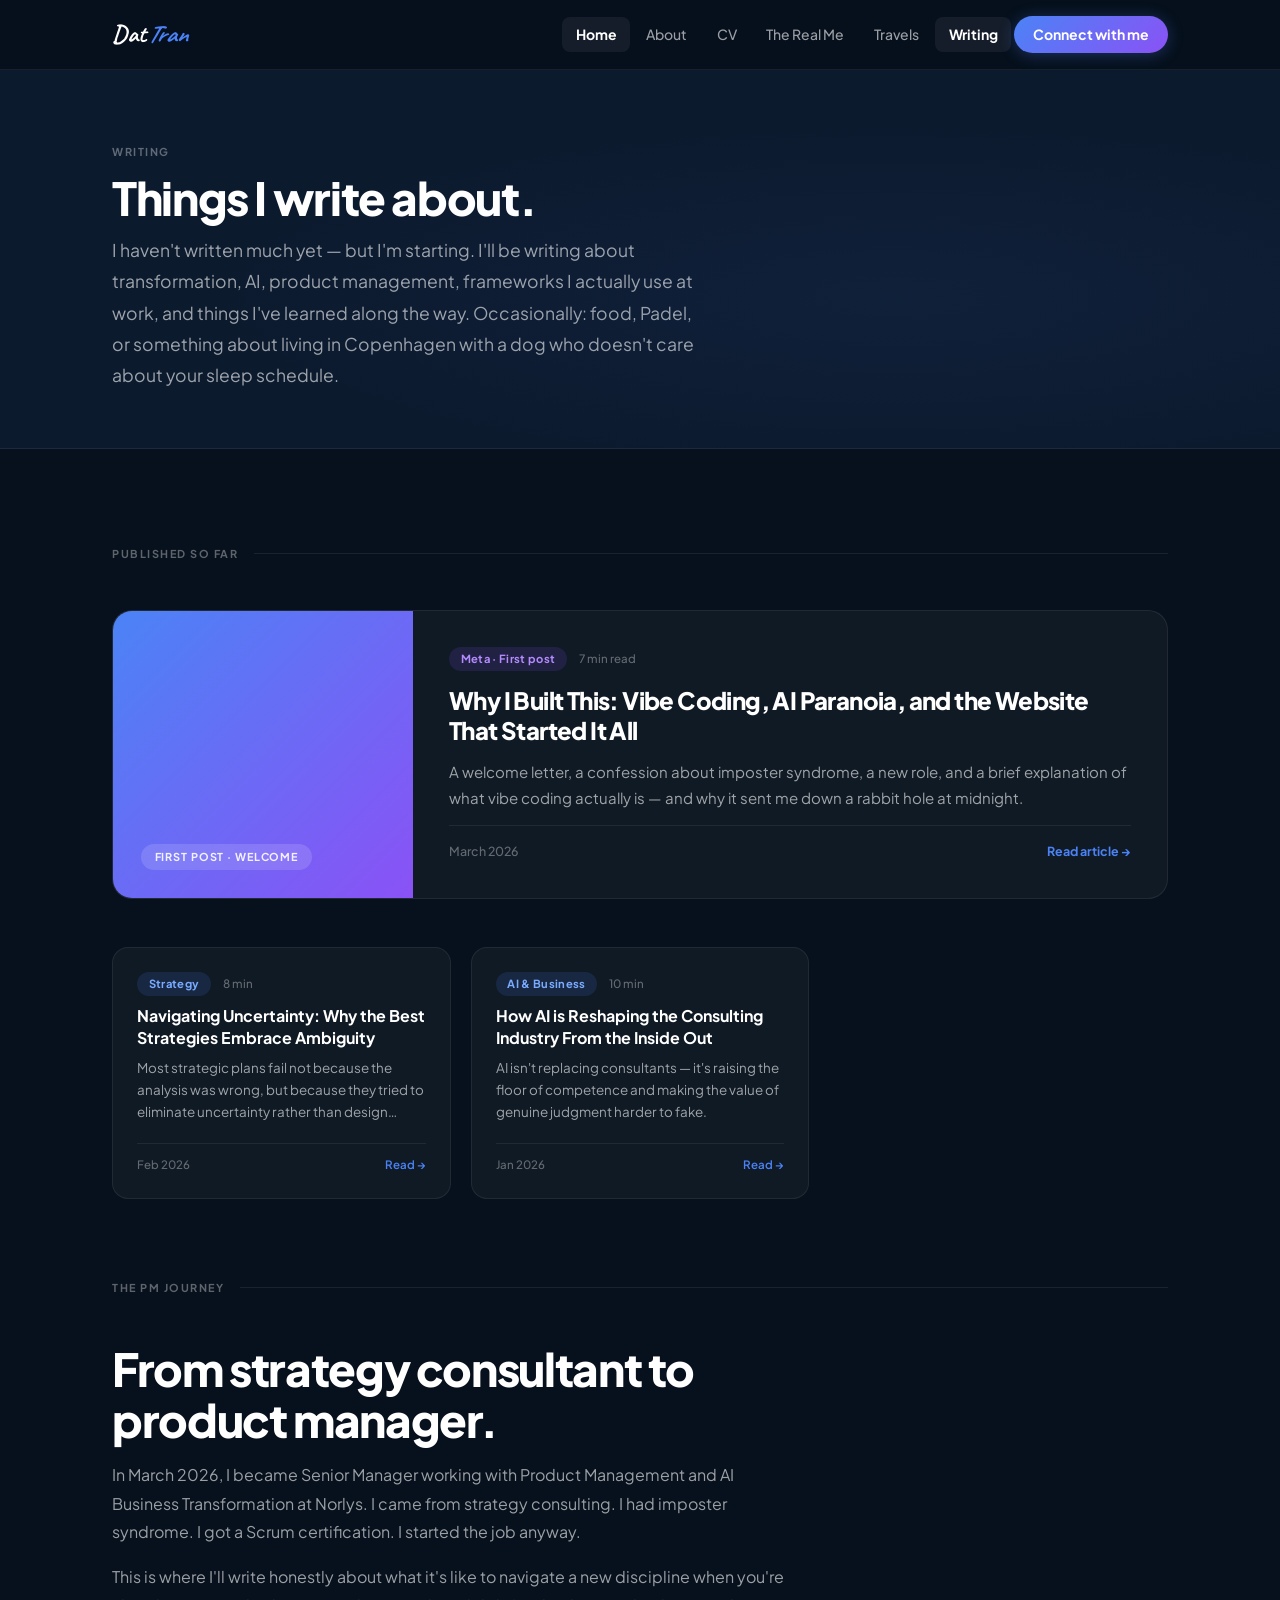
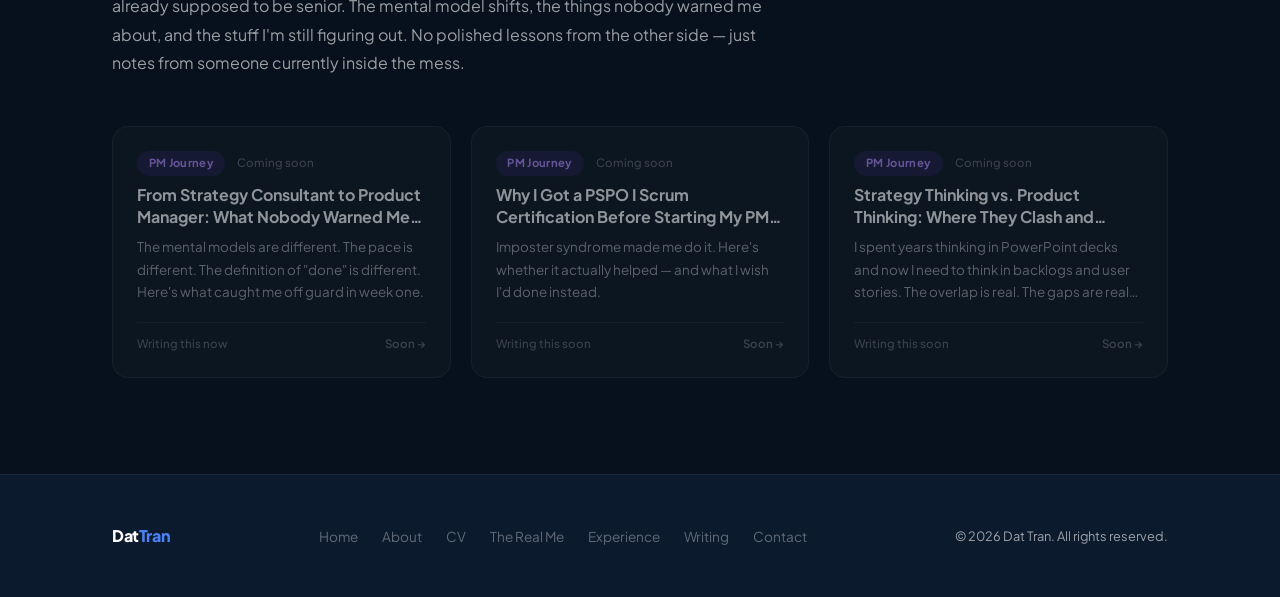
==== commit ada4ad01: "Modernize why-i-built-this article with multiple improvements - Fix job title: "Senior Manager for" " ====
--- a/blog/index.html
+++ b/blog/index.html
@@ -131,7 +131,7 @@
         <div style="max-width:680px; margin-bottom:3rem;">
           <h2 class="display-sm" style="margin-bottom:1rem;">From strategy consultant to product manager.</h2>
           <p style="color:var(--text-2); line-height:1.8;">
-            In March 2026, I became Senior Manager for Product Management and AI Business
+            In March 2026, I became Senior Manager working with Product Management and AI Business
             Transformation at Norlys. I came from strategy consulting. I had imposter syndrome.
             I got a Scrum certification. I started the job anyway.
           </p>
--- a/css/style.css
+++ b/css/style.css
@@ -375,20 +375,20 @@
   animation: floatie-a 8s ease-in-out infinite;
   user-select: none;
 }
-.hero-floatie:nth-child(1)  { top:  8%; left:  5%;  font-size: 2.8rem; animation-duration: 7s;    animation-delay: 0s;   }
-.hero-floatie:nth-child(2)  { top: 66%; left:  3%;  font-size: 2.1rem; animation-duration: 9.2s;  animation-delay: 1.5s; animation-name: floatie-b; }
-.hero-floatie:nth-child(3)  { top: 22%; left: 43%;  font-size: 2.6rem; animation-duration: 8.1s;  animation-delay: 0.6s; }
-.hero-floatie:nth-child(4)  { top: 78%; left: 45%;  font-size: 2rem;   animation-duration: 11s;   animation-delay: 2.1s; animation-name: floatie-b; }
-.hero-floatie:nth-child(5)  { top: 42%; right: 1%;  font-size: 2.3rem; animation-duration: 7.6s;  animation-delay: 3s;   }
-.hero-floatie:nth-child(6)  { top: 86%; right: 23%; font-size: 1.9rem; animation-duration: 10.3s; animation-delay: 1s;   animation-name: floatie-b; }
-.hero-floatie:nth-child(7)  { top:  5%; right: 37%; font-size: 1.9rem; animation-duration: 6.4s;  animation-delay: 4s;   }
-.hero-floatie:nth-child(8)  { top: 55%; left: 47%;  font-size: 2.2rem; animation-duration: 12s;   animation-delay: 0.9s; animation-name: floatie-b; }
-.hero-floatie:nth-child(9)  { top: 18%; right: 17%; font-size: 2rem;   animation-duration: 8.6s;  animation-delay: 2.5s; }
-.hero-floatie:nth-child(10) { top: 89%; left: 30%;  font-size: 1.8rem; animation-duration: 9.7s;  animation-delay: 0.4s; animation-name: floatie-b; }
-.hero-floatie:nth-child(11) { top: 48%; right: 5%;  font-size: 2rem;   animation-duration: 7.3s;  animation-delay: 5.1s; }
-.hero-floatie:nth-child(12) { top: 62%; right: 31%; font-size: 2.1rem; animation-duration: 10.6s; animation-delay: 1.3s; animation-name: floatie-b; }
-.hero-floatie:nth-child(13) { top: 30%; left: 50%;  font-size: 1.8rem; animation-duration: 6.9s;  animation-delay: 3.6s; }
-.hero-floatie:nth-child(14) { top: 75%; right: 13%; font-size: 1.7rem; animation-duration: 11.4s; animation-delay: 0.8s; animation-name: floatie-b; }
+.hero-floatie:nth-child(1)  { top:  8%; left:  5%;  font-size: 4.2rem; animation-duration: 7s;    animation-delay: 0s;   }
+.hero-floatie:nth-child(2)  { top: 66%; left:  3%;  font-size: 3.2rem; animation-duration: 9.2s;  animation-delay: 1.5s; animation-name: floatie-b; }
+.hero-floatie:nth-child(3)  { top: 22%; left: 43%;  font-size: 3.9rem; animation-duration: 8.1s;  animation-delay: 0.6s; }
+.hero-floatie:nth-child(4)  { top: 78%; left: 45%;  font-size: 3.0rem; animation-duration: 11s;   animation-delay: 2.1s; animation-name: floatie-b; }
+.hero-floatie:nth-child(5)  { top: 42%; right: 1%;  font-size: 3.4rem; animation-duration: 7.6s;  animation-delay: 3s;   }
+.hero-floatie:nth-child(6)  { top: 86%; right: 23%; font-size: 2.8rem; animation-duration: 10.3s; animation-delay: 1s;   animation-name: floatie-b; }
+.hero-floatie:nth-child(7)  { top:  5%; right: 37%; font-size: 2.8rem; animation-duration: 6.4s;  animation-delay: 4s;   }
+.hero-floatie:nth-child(8)  { top: 55%; left: 47%;  font-size: 3.3rem; animation-duration: 12s;   animation-delay: 0.9s; animation-name: floatie-b; }
+.hero-floatie:nth-child(9)  { top: 18%; right: 17%; font-size: 3.0rem; animation-duration: 8.6s;  animation-delay: 2.5s; }
+.hero-floatie:nth-child(10) { top: 89%; left: 30%;  font-size: 2.7rem; animation-duration: 9.7s;  animation-delay: 0.4s; animation-name: floatie-b; }
+.hero-floatie:nth-child(11) { top: 48%; right: 5%;  font-size: 3.0rem; animation-duration: 7.3s;  animation-delay: 5.1s; }
+.hero-floatie:nth-child(12) { top: 62%; right: 31%; font-size: 3.2rem; animation-duration: 10.6s; animation-delay: 1.3s; animation-name: floatie-b; }
+.hero-floatie:nth-child(13) { top: 30%; left: 50%;  font-size: 2.7rem; animation-duration: 6.9s;  animation-delay: 3.6s; }
+.hero-floatie:nth-child(14) { top: 75%; right: 13%; font-size: 2.6rem; animation-duration: 11.4s; animation-delay: 0.8s; animation-name: floatie-b; }
 .hero-eyebrow-text { font-size: .72rem; font-weight: 700; letter-spacing: .14em; text-transform: uppercase; color: var(--text-3); white-space: nowrap; }
 .hero .display { color: var(--white); }
 .hero-sub {
@@ -866,17 +866,31 @@
 .post-byline-name-light { font-weight: 700; font-size: .9rem; color: var(--white); }
 .post-byline-meta-light { font-size: .8rem; color: var(--text-3); }
 .post-cover-banner { height: 280px; background: var(--accent-grd); position: relative; overflow: hidden; }
+.post-hero-illustration { width: 100%; height: 380px; overflow: hidden; display: block; line-height: 0; }
+.post-hero-illustration svg { width: 100%; height: 100%; display: block; }
 .post-layout { display: grid; grid-template-columns: 1fr 260px; gap: 5rem; max-width: var(--max); margin: 0 auto; padding: 4rem 2rem 5rem; align-items: start; }
+/* Reading progress bar */
+#reading-progress { position: fixed; top: 0; left: 0; height: 3px; width: 0%; background: var(--accent-grd); z-index: 9999; transition: width .1s linear; pointer-events: none; border-radius: 0 3px 3px 0; }
+
 .post-content { max-width: 720px; }
 .post-content h2 { font-size: 1.55rem; font-weight: 800; color: var(--white); margin: 2.5rem 0 .9rem; letter-spacing: -0.025em; }
 .post-content h3 { font-size: 1.15rem; font-weight: 700; color: var(--white); margin: 2rem 0 .75rem; }
-.post-content p { font-size: 1rem; margin-bottom: 1.35rem; line-height: 1.8; }
+.post-content p { font-size: 1.0625rem; margin-bottom: 1.4rem; line-height: 1.85; }
 .post-content ul, .post-content ol { padding-left: 1.5rem; margin-bottom: 1.35rem; }
-.post-content li { font-size: 1rem; color: var(--text-2); line-height: 1.75; margin-bottom: .35rem; }
+.post-content li { font-size: 1.0625rem; color: var(--text-2); line-height: 1.8; margin-bottom: .4rem; }
 .post-content strong { color: var(--white); }
 .post-content a { color: var(--accent); }
-.post-content blockquote { border-left: 2px solid var(--accent); padding: 1rem 1.5rem; margin: 1.75rem 0; background: rgba(75,131,246,.07); border-radius: 0 10px 10px 0; }
-.post-content blockquote p { color: var(--text); margin: 0; }
+.post-content blockquote { border-left: 3px solid var(--accent); padding: 1.25rem 1.75rem; margin: 2.25rem 0; background: rgba(75,131,246,.07); border-radius: 0 12px 12px 0; }
+.post-content blockquote p { color: var(--white); font-size: 1.2rem; font-style: italic; line-height: 1.7; font-weight: 500; margin: 0; }
+
+/* Share row */
+.post-share { display: flex; align-items: center; gap: .75rem; margin: 2.5rem 0 1rem; padding: 1.5rem; background: var(--card); border: 1px solid var(--border); border-radius: var(--r); }
+.post-share-label { font-size: .78rem; font-weight: 700; letter-spacing: .08em; text-transform: uppercase; color: var(--text-3); flex-shrink: 0; }
+.post-share-btn { display: inline-flex; align-items: center; gap: .4rem; padding: .45rem .9rem; border-radius: 6px; font-size: .82rem; font-weight: 600; text-decoration: none; transition: opacity .15s; }
+.post-share-btn:hover { opacity: .8; }
+.post-share-btn.linkedin { background: #0a66c2; color: #fff; }
+.post-share-btn.copy-link { background: var(--surface); color: var(--text-2); border: 1px solid var(--border); cursor: pointer; font-family: inherit; }
+.post-share-btn.copy-link.copied { color: #4ade80; border-color: #4ade80; }
 .post-content code { background: var(--card); border: 1px solid var(--border); padding: .15rem .4rem; border-radius: 4px; font-family: 'Courier New', monospace; font-size: .85em; color: #7AABFF; }
 .post-content hr { border: none; border-top: 1px solid var(--border); margin: 2.5rem 0; }
 .post-sidebar { position: sticky; top: calc(var(--nav-h) + 2rem); }
@@ -1531,7 +1545,7 @@
 @media (max-width: 960px) {
   .hero-inner { grid-template-columns: 1fr; }
   .hero-photo { width: 100%; height: 300px; border-radius: 16px; order: -1; -webkit-mask-image: linear-gradient(to bottom, black 55%, transparent 100%); mask-image: linear-gradient(to bottom, black 55%, transparent 100%); }
-  .hero-floatie { font-size: 1.2rem !important; opacity: 0.12; }
+  .hero-floatie { font-size: 1.9rem !important; opacity: 0.12; }
   .about-strip-inner { grid-template-columns: 1fr; gap: 3rem; }
   .about-intro-inner { grid-template-columns: 1fr; gap: 3rem; }
   .cv-grid { grid-template-columns: 1fr; }
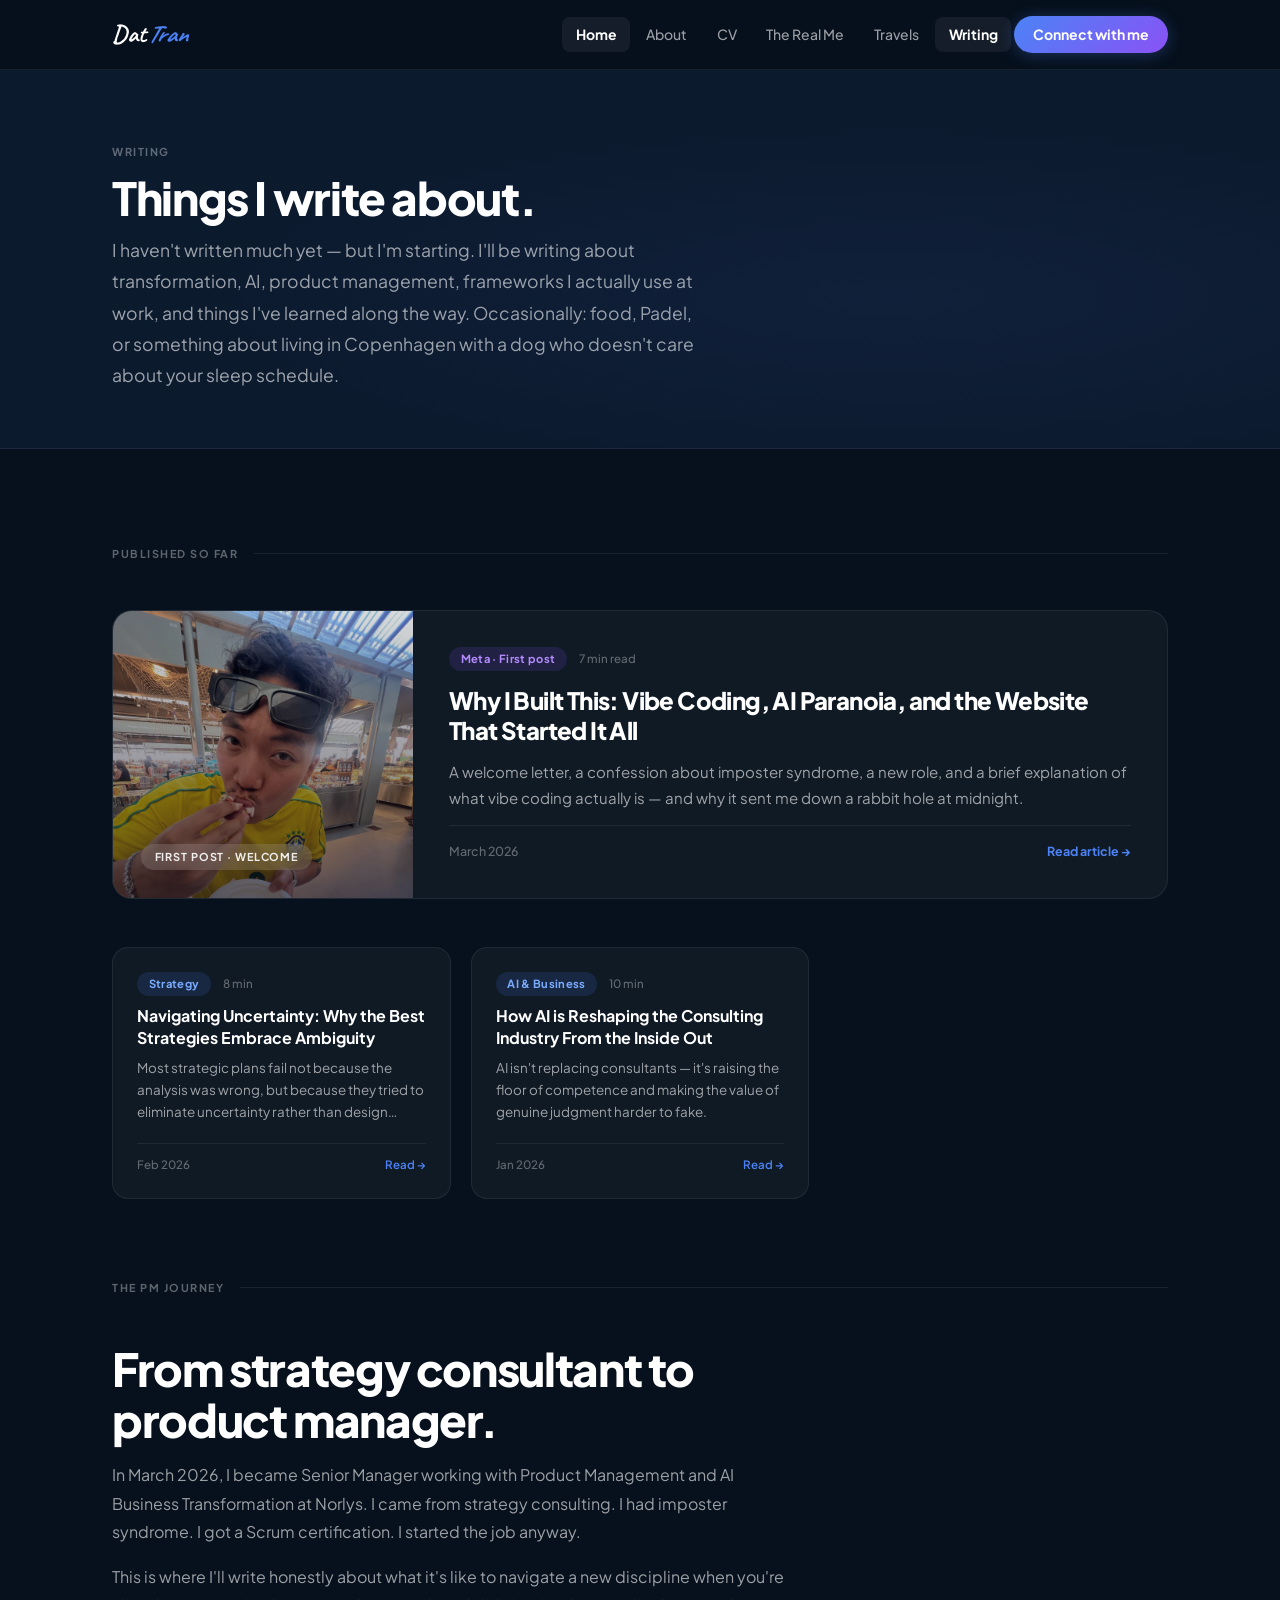
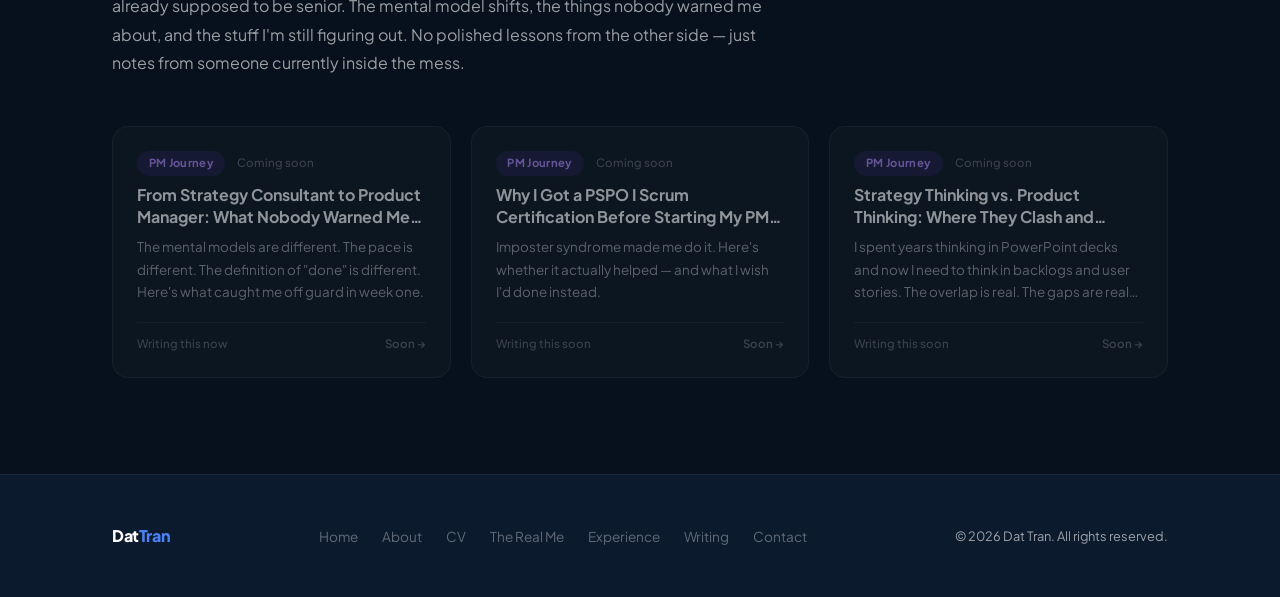
==== commit 9d160984: "Add photo to featured blog card, fix LinkedIn button - Use about_me.jpg as the cover image on the fe" ====
--- a/blog/index.html
+++ b/blog/index.html
@@ -57,7 +57,7 @@
 
       <!-- Featured post -->
       <a href="why-i-built-this.html" class="blog-featured-card fade-in">
-        <div class="blog-featured-card-cover">
+        <div class="blog-featured-card-cover" style="background-image: linear-gradient(to bottom, rgba(13,10,26,.15), rgba(13,10,26,.65)), url('../assets/images/travels/about_me.jpg'); background-size: cover; background-position: center top;">
           <span class="blog-featured-label">First post · Welcome</span>
         </div>
         <div class="blog-featured-card-body">
